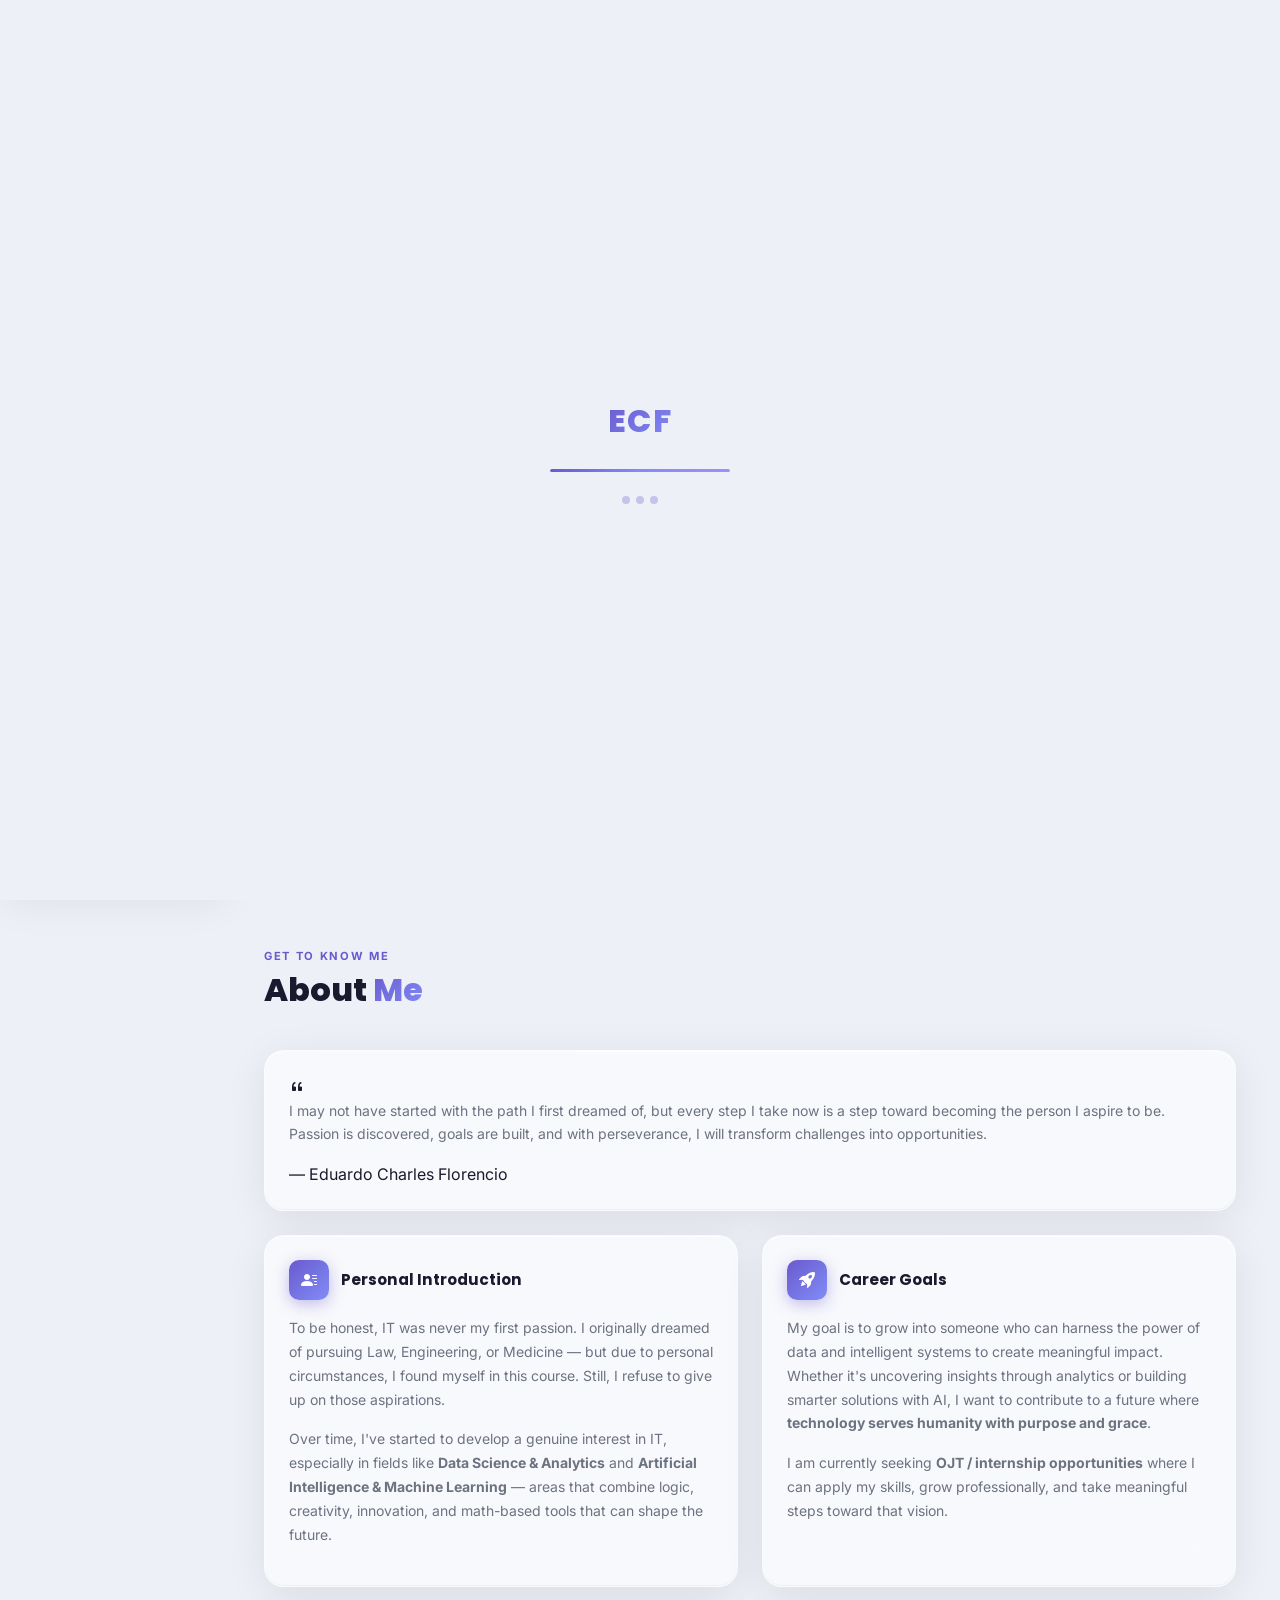
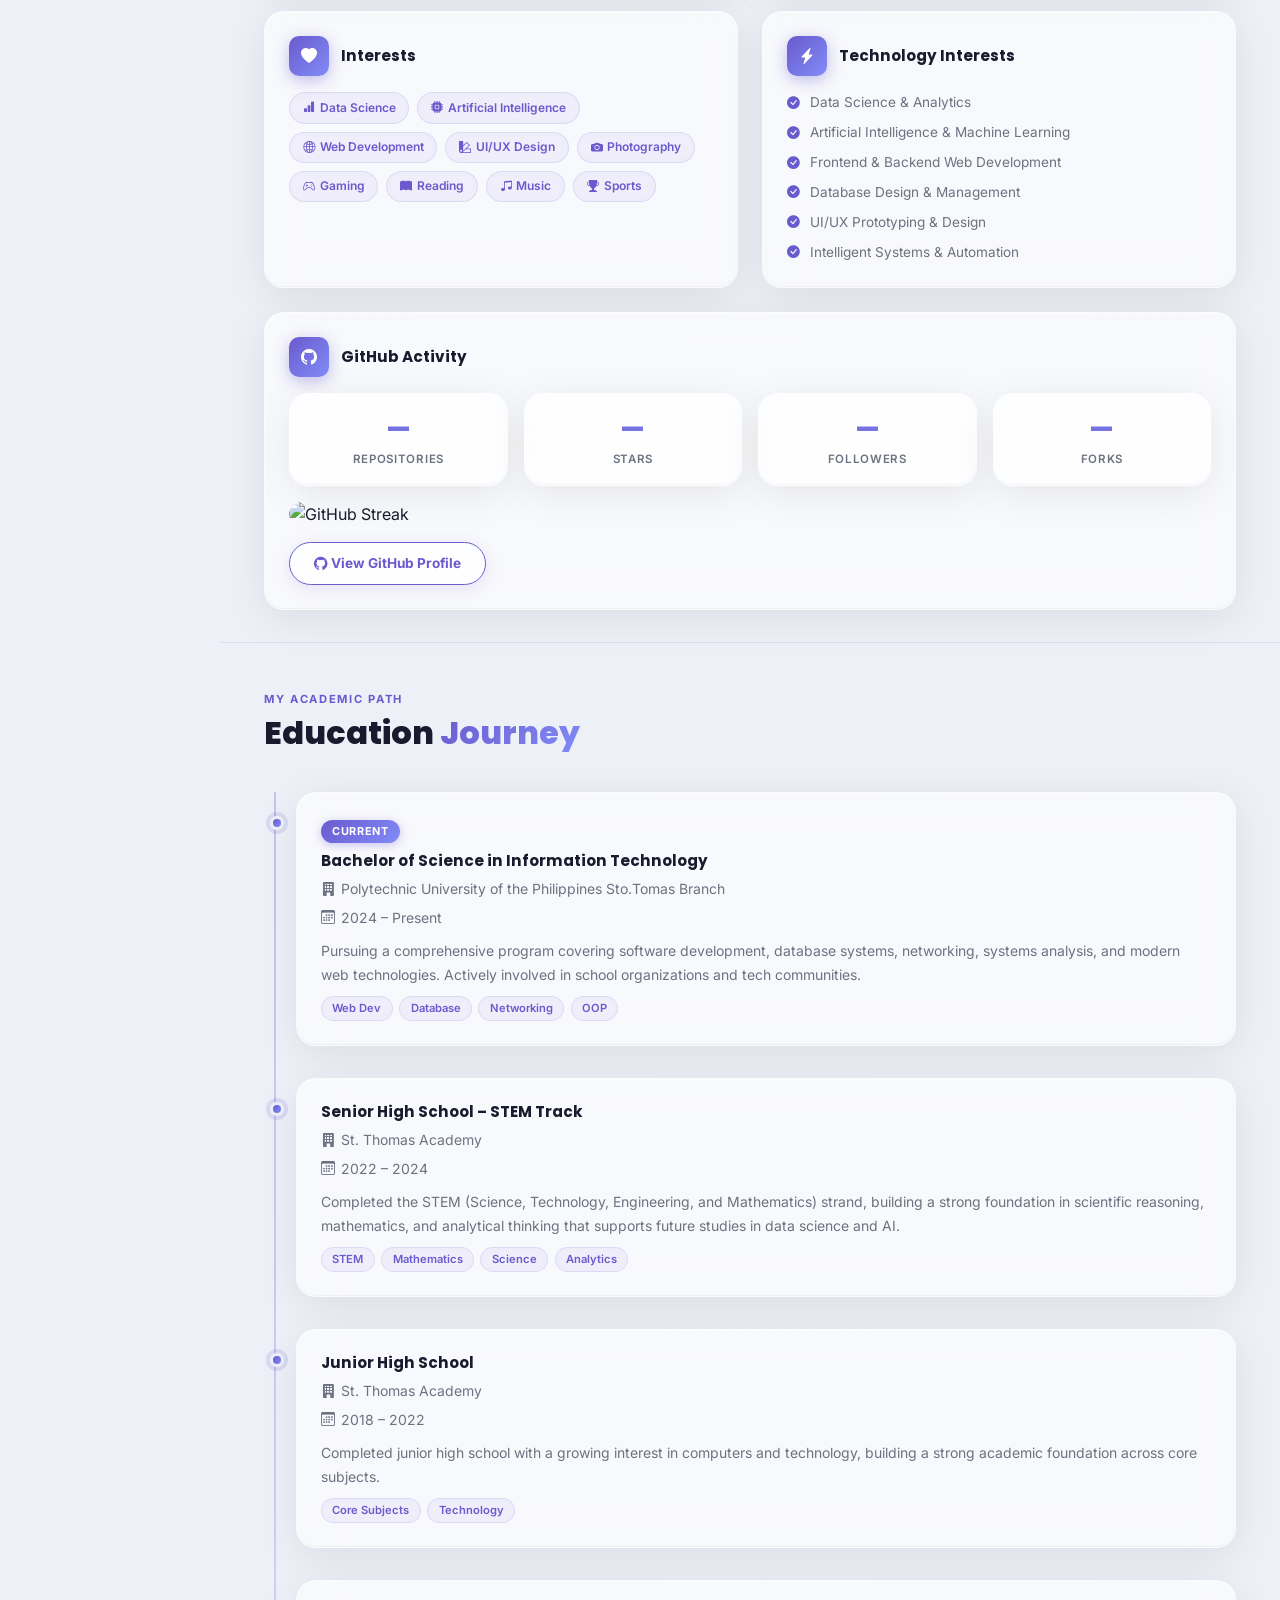
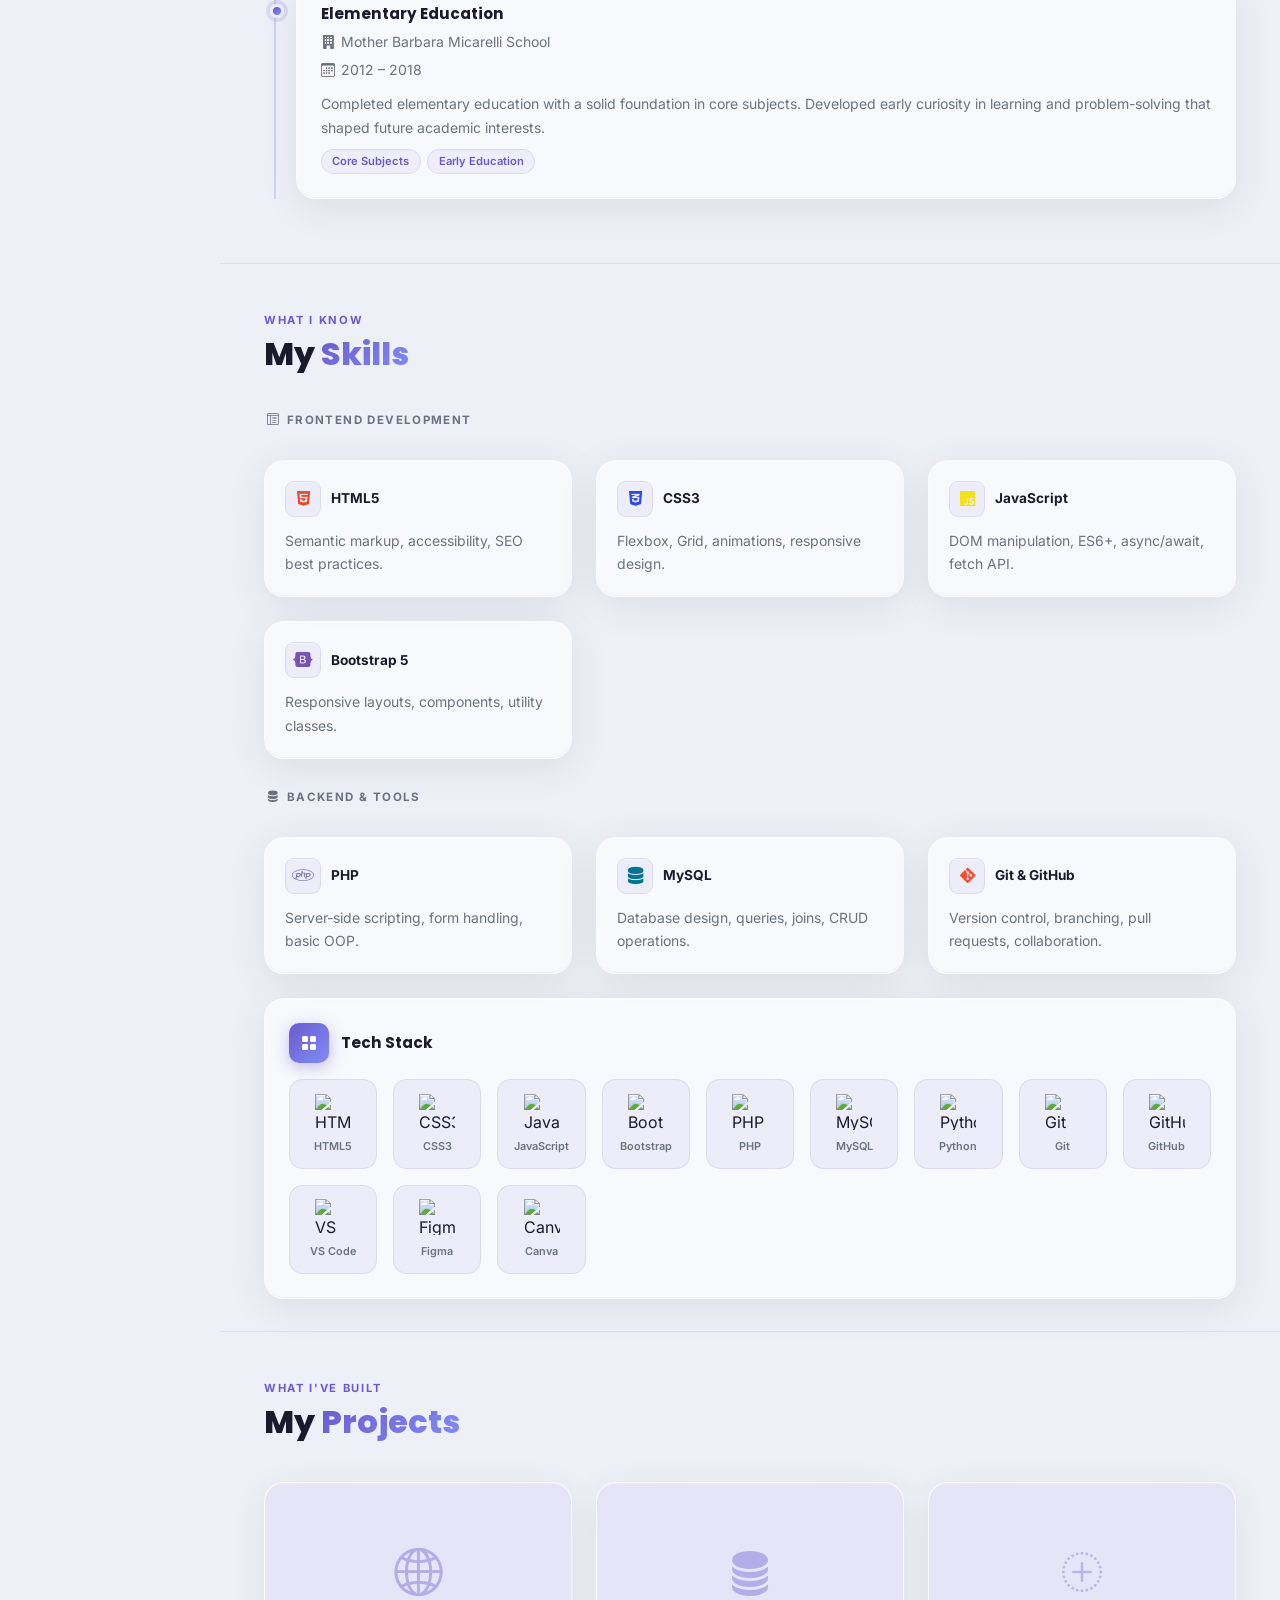
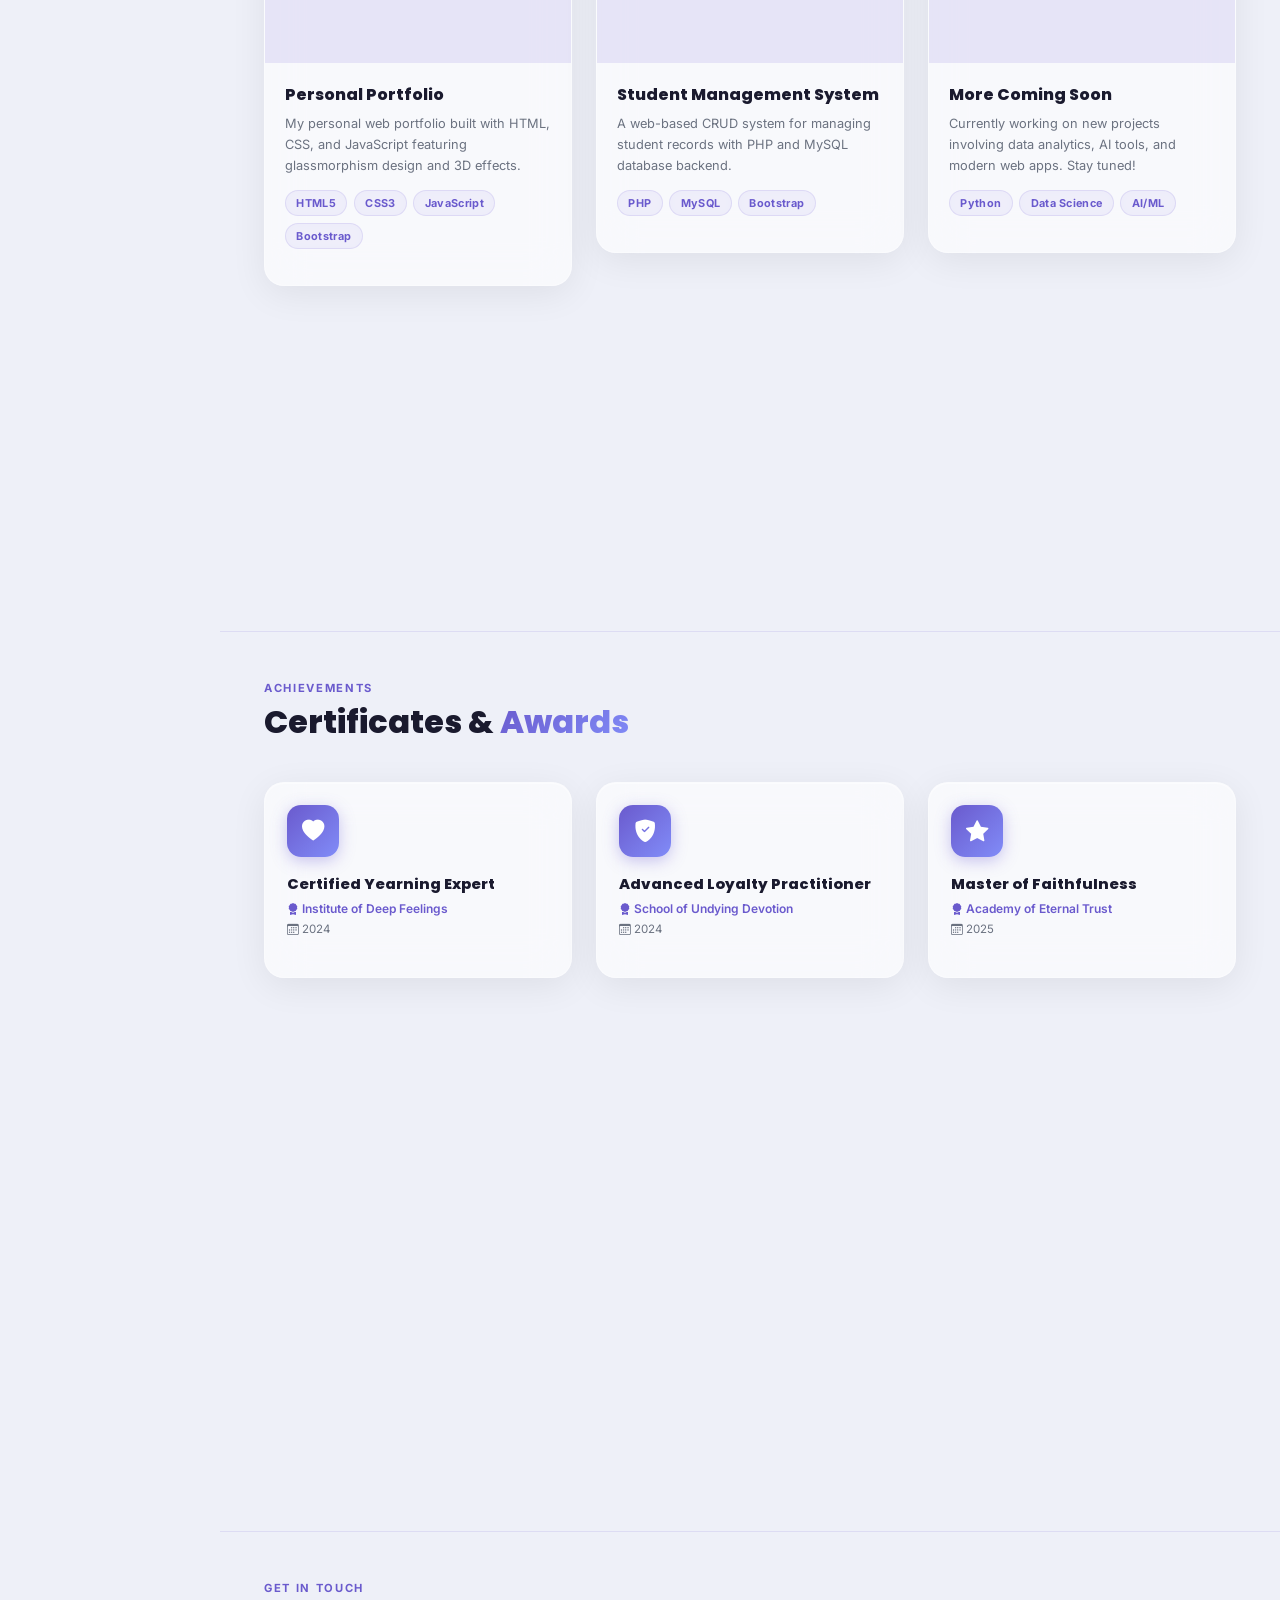
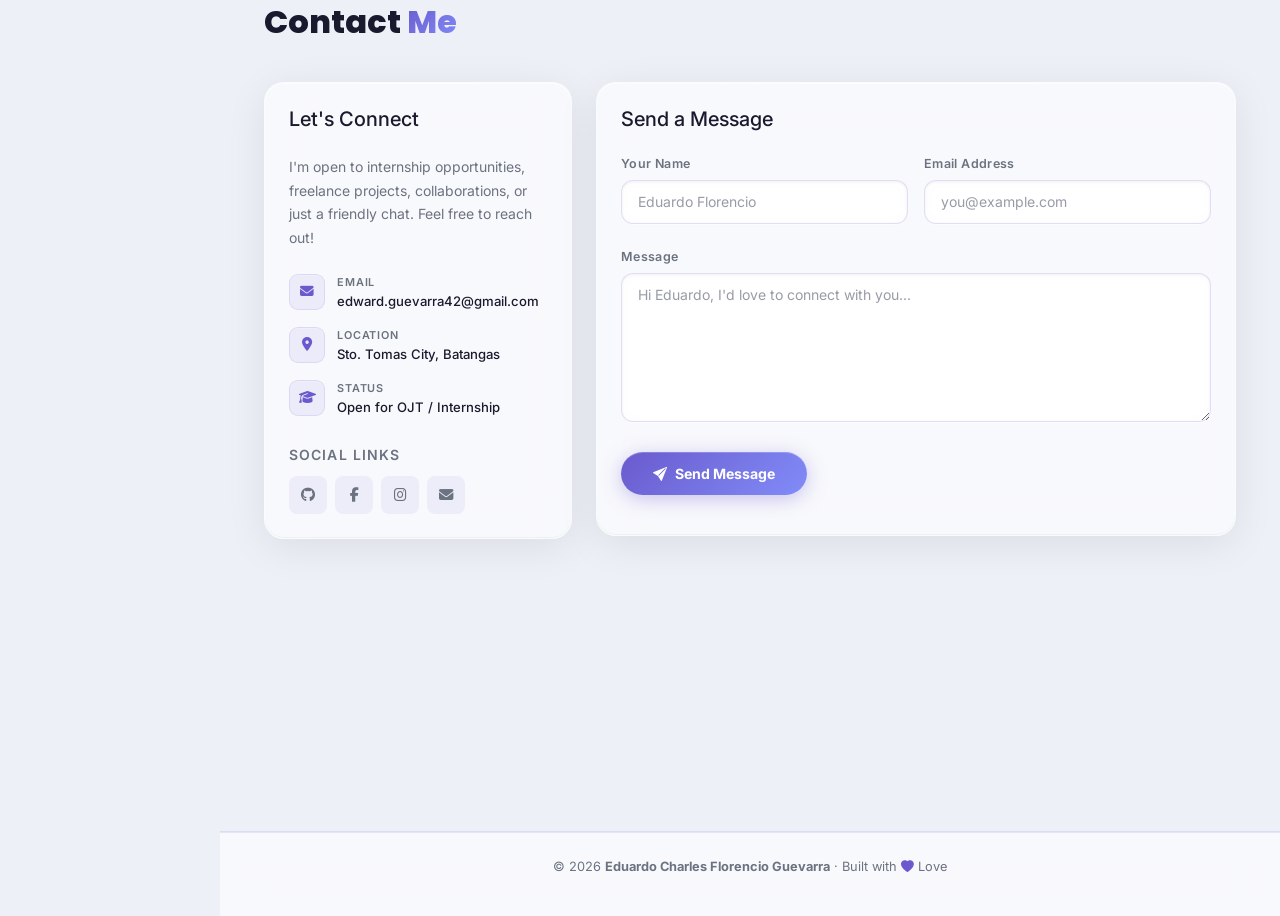
==== index.html @ 7bb7ba6c "updated index file" ====
<!DOCTYPE html>
<html lang="en" data-theme="light">
<head>
  <meta charset="UTF-8" />
  <meta name="viewport" content="width=device-width, initial-scale=1.0" />
  <title>Eduardo Charles Florencio | IT Student & Aspiring Developer</title>
  <link href="https://cdn.jsdelivr.net/npm/bootstrap@5.3.3/dist/css/bootstrap.min.css" rel="stylesheet" />
  <link href="https://cdn.jsdelivr.net/npm/bootstrap-icons@1.11.3/font/bootstrap-icons.min.css" rel="stylesheet" />
  <link href="https://cdnjs.cloudflare.com/ajax/libs/font-awesome/6.5.2/css/all.min.css" rel="stylesheet" />
  <link href="https://cdnjs.cloudflare.com/ajax/libs/aos/2.3.4/aos.css" rel="stylesheet" />
  <link href="https://fonts.googleapis.com/css2?family=Inter:wght@300;400;500;600;700;800&family=Poppins:wght@600;700;800&display=swap" rel="stylesheet" />
  <link rel="icon" type="image/svg+xml" href="favicon.svg" />
  <link rel="shortcut icon" href="favicon.svg" />
  <link href="style.css" rel="stylesheet" />
</head>
<body data-bs-spy="scroll" data-bs-target="#sidebar-nav" data-bs-offset="80">
  <div id="loader">
    <div class="loader-name">ECF</div>
    <div class="loader-bar-wrap"><div class="loader-bar"></div></div>
    <div class="loader-dots">
      <div class="loader-dot"></div>
      <div class="loader-dot"></div>
      <div class="loader-dot"></div>
    </div>
  </div>
  <div class="scroll-progress" id="scrollProgress"></div>
  <div class="cursor-dot" id="cursorDot"></div>
  <div class="cursor-ring" id="cursorRing"></div>
  <canvas id="particle-canvas"></canvas>
  <div class="code-float-layer" id="codeFloatLayer"></div>
  <button class="back-to-top" id="backToTop" aria-label="Back to top"><i class="bi bi-arrow-up"></i></button>
  <nav class="mobile-navbar d-flex d-lg-none align-items-center justify-content-between px-4">
    <span class="mobile-brand">ECF</span>
    <button class="hamburger-btn" type="button" data-bs-toggle="offcanvas" data-bs-target="#mobileSidebar" aria-label="Toggle menu">
      <span></span><span></span><span></span>
    </button>
  </nav>
  <div class="offcanvas offcanvas-start sidebar-offcanvas" tabindex="-1" id="mobileSidebar" aria-labelledby="mobileSidebarLabel">
    <div class="offcanvas-header border-0 pb-0">
      <button type="button" class="btn-close-custom ms-auto" data-bs-dismiss="offcanvas" aria-label="Close">
        <i class="bi bi-x-lg"></i>
      </button>
    </div>
    <div class="offcanvas-body p-0">
      <div class="sidebar-inner">
        <div class="sidebar-profile text-center">
          <div class="profile-img-wrap">
            <img src="light-profile.jpg" alt="Eduardo Charles Florencio" class="profile-img" id="mobileProfileImg" onerror="this.style.display='none';this.nextElementSibling.style.display='flex'">
            <div class="profile-placeholder" style="display:none"><i class="bi bi-person-fill"></i></div>
          </div>
          <h5 class="profile-name">Eduardo Charles<br>Florencio</h5>
          <span class="profile-title">IT Student</span>
        </div>
        <nav id="mobile-nav" class="sidebar-nav">
          <a href="#home" class="nav-link active" data-bs-dismiss="offcanvas"><i class="bi bi-house-door-fill"></i> Home</a>
          <a href="#about" class="nav-link nav-link-about" data-bs-dismiss="offcanvas"><i class="bi bi-person-fill"></i> About Me</a>
          <a href="#education" class="nav-link nav-link-edu" data-bs-dismiss="offcanvas"><i class="bi bi-mortarboard-fill"></i> Education</a>
          <a href="#skills" class="nav-link nav-link-skills" data-bs-dismiss="offcanvas"><i class="bi bi-code-slash"></i> Skills</a>
          <a href="#projects" class="nav-link nav-link-projects" data-bs-dismiss="offcanvas"><i class="bi bi-folder-fill"></i> Projects</a>
          <a href="#certificates" class="nav-link nav-link-certs" data-bs-dismiss="offcanvas"><i class="bi bi-patch-check-fill"></i> Certificates</a>
          <a href="#contact" class="nav-link nav-link-contact" data-bs-dismiss="offcanvas"><i class="bi bi-envelope-fill"></i> Contact</a>
        </nav>
        <div class="sidebar-social">
          <p class="social-label sidebar-connect-el">Let's connect</p>
          <div class="social-icons">
            <a href="https://github.com/eadweardly" target="_blank" title="GitHub"><i class="fab fa-github"></i></a>
            <a href="https://www.facebook.com/share/1CuwSgeRq3/" target="_blank" title="Facebook"><i class="fab fa-facebook-f"></i></a>
            <a href="https://www.instagram.com/eadweardly._?igsh=eHp1bGxyMmx0eDNr" target="_blank" title="Instagram"><i class="fab fa-instagram"></i></a>
            <a href="mailto:edward.guevarra42@gmail.com" title="Email"><i class="fas fa-envelope"></i></a>
          </div>
        </div>
        <div class="sidebar-theme">
          <i class="bi bi-sun theme-icon"></i>
          <span class="theme-label" id="mobileThemeLabel">Light Mode</span>
          <div class="theme-toggle-wrap">
            <input type="checkbox" id="mobileThemeToggle" class="theme-checkbox" />
            <label for="mobileThemeToggle" class="theme-toggle-label"></label>
          </div>
        </div>
        <div class="lang-toggle-wrap">
          <i class="bi bi-translate theme-icon"></i>
          <button class="lang-btn active" id="btnEN_mob" onclick="setLang('en')">EN</button>
          <span class="lang-divider">|</span>
          <button class="lang-btn" id="btnFIL_mob" onclick="setLang('fil')">FIL</button>
        </div>
        <div class="manila-clock-wrap">
          <i class="bi bi-clock theme-icon"></i>
          <div class="manila-clock-info">
            <span class="manila-time" id="manilaTimeMob">--:-- --</span>
            <span class="manila-label">Manila, PH</span>
          </div>
        </div>
      </div>
    </div>
  </div>
  <aside class="sidebar d-none d-lg-flex flex-column">
    <div class="sidebar-inner">
      <div class="sidebar-profile text-center">
        <div class="profile-img-wrap">
          <img src="light-profile.jpg" alt="Eduardo Charles Florencio" class="profile-img" id="desktopProfileImg" onerror="this.style.display='none';this.nextElementSibling.style.display='flex'">
          <div class="profile-placeholder" style="display:none"><i class="bi bi-person-fill"></i></div>
        </div>
        <h5 class="profile-name">Eduardo Charles<br>Florencio</h5>
        <span class="profile-title">IT Student</span>
      </div>
      <nav id="sidebar-nav" class="sidebar-nav">
        <a href="#home" class="nav-link active"><i class="bi bi-house-door-fill"></i> Home</a>
        <a href="#about" class="nav-link nav-link-about"><i class="bi bi-person-fill"></i> About Me</a>
        <a href="#education" class="nav-link nav-link-edu"><i class="bi bi-mortarboard-fill"></i> Education</a>
        <a href="#skills" class="nav-link nav-link-skills"><i class="bi bi-code-slash"></i> Skills</a>
        <a href="#projects" class="nav-link nav-link-projects"><i class="bi bi-folder-fill"></i> Projects</a>
        <a href="#certificates" class="nav-link nav-link-certs"><i class="bi bi-patch-check-fill"></i> Certificates</a>
        <a href="#contact" class="nav-link nav-link-contact"><i class="bi bi-envelope-fill"></i> Contact</a>
      </nav>
      <div class="sidebar-social">
        <p class="social-label sidebar-connect-el">Let's connect</p>
        <div class="social-icons">
          <a href="https://github.com/eadweardly" target="_blank" title="GitHub"><i class="fab fa-github"></i></a>
          <a href="https://www.facebook.com/share/1CuwSgeRq3/" target="_blank" title="Facebook"><i class="fab fa-facebook-f"></i></a>
          <a href="https://www.instagram.com/eadweardly._?igsh=eHp1bGxyMmx0eDNr" target="_blank" title="Instagram"><i class="fab fa-instagram"></i></a>
          <a href="mailto:edward.guevarra42@gmail.com" title="Email"><i class="fas fa-envelope"></i></a>
        </div>
      </div>
      <div class="sidebar-theme">
        <i class="bi bi-sun theme-icon"></i>
        <span class="theme-label" id="desktopThemeLabel">Light Mode</span>
        <div class="theme-toggle-wrap">
          <input type="checkbox" id="desktopThemeToggle" class="theme-checkbox" />
          <label for="desktopThemeToggle" class="theme-toggle-label"></label>
        </div>
      </div>
      <div class="lang-toggle-wrap">
        <i class="bi bi-translate theme-icon"></i>
        <button class="lang-btn active" id="btnEN" onclick="setLang('en')">EN</button>
        <span class="lang-divider">|</span>
        <button class="lang-btn" id="btnFIL" onclick="setLang('fil')">FIL</button>
      </div>
      <div class="manila-clock-wrap">
        <i class="bi bi-clock theme-icon"></i>
        <div class="manila-clock-info">
          <span class="manila-time" id="manilaTime">--:-- --</span>
          <span class="manila-label">Manila, PH</span>
        </div>
      </div>
    </div>
  </aside>
  <main class="main-content">
    <section id="home" class="section hero-section">
      <div class="container-fluid h-100">
        <div class="row h-100 align-items-center">
          <div class="col-lg-7">
            <p class="section-eyebrow" id="hero-eyebrow-el">WELCOME TO MY PORTFOLIO</p>
            <h1 class="hero-heading">
              Hi, I'm<br>
              <span class="hero-name gradient-text">Eduardo Charles Florencio Guevarra</span>
            </h1>
            <p class="hero-subtitle">
              <span id="typed-text"></span><span class="typed-cursor">|</span>
            </p>
            <p class="hero-intro">
              <span id="hero-intro-el">I'm currently studying Information Technology and building things through code. I turn ideas into simple, functional, and meaningful digital experiences.</span>
            </p>
            <div class="mt-4 d-flex gap-3 flex-wrap align-items-center">
              <a href="#contact" class="btn-submit text-decoration-none" style="padding:.6rem 1.4rem;font-size:.85rem">
                <span id="hero-hire-btn"><i class="bi bi-send-fill me-2"></i>Hire Me</span>
              </a>
              <a href="#" class="btn-cv" download>
                <span id="hero-cv-btn"><i class="bi bi-download"></i> Download CV</span>
              </a>
            </div>
          </div>
          <div class="col-lg-5 d-none d-lg-flex justify-content-center align-items-center position-relative hero-right">
            <div class="float-badge badge-code"><i class="bi bi-code-slash"></i></div>
            <div class="float-badge badge-braces"><i class="bi bi-braces"></i></div>
            <div class="dot-grid"></div>
            <div class="color-dots">
              <span class="cdot cdot-purple"></span>
              <span class="cdot cdot-pink"></span>
              <span class="cdot cdot-orange"></span>
            </div>
            <div class="hero-profile-3d-wrap" id="hero3dWrap">
              <div class="hero-profile-ring">
                <img src="light-profile.jpg" alt="Eduardo Charles Florencio" class="hero-profile-img" id="heroProfileImg" onerror="this.style.display='none';this.nextElementSibling.style.display='flex'">
                <div class="hero-profile-placeholder" style="display:none"><i class="bi bi-person-fill"></i></div>
              </div>
            </div>
          </div>
        </div>
        <div class="row quick-cards g-3 mt-2">
          <div class="col-6 col-md-4 col-lg" data-aos="fade-up" data-aos-delay="0">
            <a href="#about" class="quick-card">
              <i class="bi bi-person-fill quick-icon"></i>
              <div>
                <strong id="qcard-about-title">About Me</strong>
                <p id="qcard-about-desc">Get to know more about me and my background.</p>
              </div>
              <i class="bi bi-arrow-right arrow-icon"></i>
            </a>
          </div>
          <div class="col-6 col-md-4 col-lg" data-aos="fade-up" data-aos-delay="80">
            <a href="#education" class="quick-card">
              <i class="bi bi-mortarboard-fill quick-icon"></i>
              <div>
                <strong id="qcard-edu-title">Education</strong>
                <p id="qcard-edu-desc">My academic journey and achievements.</p>
              </div>
              <i class="bi bi-arrow-right arrow-icon"></i>
            </a>
          </div>
          <div class="col-6 col-md-4 col-lg" data-aos="fade-up" data-aos-delay="160">
            <a href="#skills" class="quick-card">
              <i class="bi bi-code-slash quick-icon"></i>
              <div>
                <strong id="qcard-skills-title">Skills</strong>
                <p id="qcard-skills-desc">Technologies and tools I work with.</p>
              </div>
              <i class="bi bi-arrow-right arrow-icon"></i>
            </a>
          </div>
          <div class="col-6 col-md-4 col-lg" data-aos="fade-up" data-aos-delay="320">
            <a href="#contact" class="quick-card">
              <i class="bi bi-envelope-fill quick-icon"></i>
              <div>
                <strong id="qcard-contact-title">Contact</strong>
                <p id="qcard-contact-desc">Let's connect and build something amazing.</p>
              </div>
              <i class="bi bi-arrow-right arrow-icon"></i>
            </a>
          </div>
        </div>
      </div>
    </section>
    <section id="about" class="section">
      <div class="container-fluid">
        <div class="section-header" data-aos="fade-up">
          <p class="section-eyebrow" id="about-eyebrow-el">GET TO KNOW ME</p>
          <h2 class="section-title" id="about-title-el">About <span class="gradient-text">Me</span></h2>
        </div>
        <div class="row g-4">
          <div class="col-12" data-aos="fade-up" data-aos-delay="0">
            <div class="glass-card">
              <div class="about-quote">
                <i class="bi bi-quote quote-icon"></i>
                <p class="quote-text" id="about-quote-el">I may not have started with the path I first dreamed of, but every step I take now is a step toward becoming the person I aspire to be. Passion is discovered, goals are built, and with perseverance, I will transform challenges into opportunities.</p>
                <span class="quote-author">— Eduardo Charles Florencio</span>
              </div>
            </div>
          </div>
          <div class="col-lg-6" data-aos="fade-up" data-aos-delay="0">
            <div class="glass-card h-100">
              <div class="card-icon-header">
                <div class="card-icon-wrap"><i class="bi bi-person-lines-fill"></i></div>
                <h5 id="about-personal-title-el">Personal Introduction</h5>
              </div>
              <p id="about-personal-1-el">To be honest, IT was never my first passion. I originally dreamed of pursuing Law, Engineering, or Medicine — but due to personal circumstances, I found myself in this course. Still, I refuse to give up on those aspirations.</p>
              <p id="about-personal-2-el">Over time, I've started to develop a genuine interest in IT, especially in fields like <strong>Data Science & Analytics</strong> and <strong>Artificial Intelligence & Machine Learning</strong> — areas that combine logic, creativity, innovation, and math-based tools that can shape the future.</p>
            </div>
          </div>
          <div class="col-lg-6" data-aos="fade-up" data-aos-delay="100">
            <div class="glass-card h-100">
              <div class="card-icon-header">
                <div class="card-icon-wrap"><i class="bi bi-rocket-takeoff-fill"></i></div>
                <h5 id="about-career-title-el">Career Goals</h5>
              </div>
              <p id="about-career-1-el">My goal is to grow into someone who can harness the power of data and intelligent systems to create meaningful impact. Whether it's uncovering insights through analytics or building smarter solutions with AI, I want to contribute to a future where <strong>technology serves humanity with purpose and grace</strong>.</p>
              <p id="about-career-2-el">I am currently seeking <strong>OJT / internship opportunities</strong> where I can apply my skills, grow professionally, and take meaningful steps toward that vision.</p>
            </div>
          </div>
          <div class="col-lg-6" data-aos="fade-up" data-aos-delay="200">
            <div class="glass-card h-100">
              <div class="card-icon-header">
                <div class="card-icon-wrap"><i class="bi bi-heart-fill"></i></div>
                <h5 id="about-interests-title-el">Interests</h5>
              </div>
              <div class="interest-tags">
                <span class="interest-tag"><i class="bi bi-bar-chart-fill"></i> Data Science</span>
                <span class="interest-tag"><i class="bi bi-cpu-fill"></i> Artificial Intelligence</span>
                <span class="interest-tag"><i class="bi bi-globe2"></i> Web Development</span>
                <span class="interest-tag"><i class="bi bi-palette2"></i> UI/UX Design</span>
                <span class="interest-tag"><i class="bi bi-camera-fill"></i> Photography</span>
                <span class="interest-tag"><i class="bi bi-controller"></i> Gaming</span>
                <span class="interest-tag"><i class="bi bi-book-fill"></i> Reading</span>
                <span class="interest-tag"><i class="bi bi-music-note-beamed"></i> Music</span>
                <span class="interest-tag"><i class="bi bi-trophy-fill"></i> Sports</span>
              </div>
            </div>
          </div>
          <div class="col-lg-6" data-aos="fade-up" data-aos-delay="300">
            <div class="glass-card h-100">
              <div class="card-icon-header">
                <div class="card-icon-wrap"><i class="bi bi-lightning-charge-fill"></i></div>
                <h5 id="about-tech-title-el">Technology Interests</h5>
              </div>
              <div class="tech-interest-list">
                <div class="tech-interest-item"><i class="bi bi-check-circle-fill"></i> Data Science & Analytics</div>
                <div class="tech-interest-item"><i class="bi bi-check-circle-fill"></i> Artificial Intelligence & Machine Learning</div>
                <div class="tech-interest-item"><i class="bi bi-check-circle-fill"></i> Frontend & Backend Web Development</div>
                <div class="tech-interest-item"><i class="bi bi-check-circle-fill"></i> Database Design & Management</div>
                <div class="tech-interest-item"><i class="bi bi-check-circle-fill"></i> UI/UX Prototyping & Design</div>
                <div class="tech-interest-item"><i class="bi bi-check-circle-fill"></i> Intelligent Systems & Automation</div>
              </div>
            </div>
          </div>
          <div class="col-12" data-aos="fade-up" data-aos-delay="0">
            <div class="glass-card">
              <div class="card-icon-header">
                <div class="card-icon-wrap"><i class="bi bi-github"></i></div>
                <h5 id="github-title-el">GitHub Activity</h5>
              </div>
              <div class="row g-3 mb-3" id="github-stats-grid">
                <div class="col-6 col-md-3">
                  <div class="glass-card text-center py-3">
                    <div class="github-stat-num" id="gh-repos">—</div>
                    <div class="github-stat-label" id="gh-label-repos">Repositories</div>
                  </div>
                </div>
                <div class="col-6 col-md-3">
                  <div class="glass-card text-center py-3">
                    <div class="github-stat-num" id="gh-stars">—</div>
                    <div class="github-stat-label" id="gh-label-stars">Stars</div>
                  </div>
                </div>
                <div class="col-6 col-md-3">
                  <div class="glass-card text-center py-3">
                    <div class="github-stat-num" id="gh-followers">—</div>
                    <div class="github-stat-label" id="gh-label-followers">Followers</div>
                  </div>
                </div>
                <div class="col-6 col-md-3">
                  <div class="glass-card text-center py-3">
                    <div class="github-stat-num" id="gh-forks">—</div>
                    <div class="github-stat-label" id="gh-label-forks">Forks</div>
                  </div>
                </div>
              </div>
              <div class="github-stat-img">
                <img src="https://github-readme-streak-stats.herokuapp.com/?user=eadweardly&theme=transparent&hide_border=true&ring=6a5acd&fire=818cf8&currStreakLabel=6a5acd" alt="GitHub Streak" loading="lazy" />
              </div>
              <div class="mt-3">
                <a href="https://github.com/eadweardly" target="_blank" class="btn-cv">
                  <span id="github-btn-el"><i class="bi bi-github"></i> View GitHub Profile</span>
                </a>
              </div>
            </div>
          </div>
        </div>
      </div>
    </section>
    <section id="education" class="section">
      <div class="container-fluid">
        <div class="section-header" data-aos="fade-up">
          <p class="section-eyebrow" id="edu-eyebrow-el">MY ACADEMIC PATH</p>
          <h2 class="section-title" id="edu-title-el">Education <span class="gradient-text">Journey</span></h2>
        </div>
        <div class="timeline">
          <div class="timeline-item" data-aos="fade-up" data-aos-delay="0">
            <div class="timeline-dot"></div>
            <div class="timeline-content glass-card">
              <div class="timeline-badge current-badge edu-current-badge">Current</div>
              <h5 class="timeline-degree" id="edu-1-degree-el">Bachelor of Science in Information Technology</h5>
              <p class="timeline-school"><i class="bi bi-building-fill"></i> Polytechnic University of the Philippines Sto.Tomas Branch</p>
              <p class="timeline-period"><i class="bi bi-calendar3"></i> 2024 – Present</p>
              <p class="timeline-desc" id="edu-1-desc-el">Pursuing a comprehensive program covering software development, database systems, networking, systems analysis, and modern web technologies. Actively involved in school organizations and tech communities.</p>
              <div class="timeline-tags">
                <span>Web Dev</span><span>Database</span><span>Networking</span><span>OOP</span>
              </div>
            </div>
          </div>
          <div class="timeline-item" data-aos="fade-up" data-aos-delay="100">
            <div class="timeline-dot"></div>
            <div class="timeline-content glass-card">
              <h5 class="timeline-degree" id="edu-2-degree-el">Senior High School – STEM Track</h5>
              <p class="timeline-school"><i class="bi bi-building-fill"></i>St. Thomas Academy</p>
              <p class="timeline-period"><i class="bi bi-calendar3"></i> 2022 – 2024</p>
              <p class="timeline-desc" id="edu-2-desc-el">Completed the STEM (Science, Technology, Engineering, and Mathematics) strand, building a strong foundation in scientific reasoning, mathematics, and analytical thinking that supports future studies in data science and AI.</p>
              <div class="timeline-tags">
                <span>STEM</span><span>Mathematics</span><span>Science</span><span>Analytics</span>
              </div>
            </div>
          </div>
          <div class="timeline-item" data-aos="fade-up" data-aos-delay="200">
            <div class="timeline-dot"></div>
            <div class="timeline-content glass-card">
              <h5 class="timeline-degree" id="edu-3-degree-el">Junior High School</h5>
              <p class="timeline-school"><i class="bi bi-building-fill"></i>St. Thomas Academy</p>
              <p class="timeline-period"><i class="bi bi-calendar3"></i> 2018 – 2022</p>
              <p class="timeline-desc" id="edu-3-desc-el">Completed junior high school with a growing interest in computers and technology, building a strong academic foundation across core subjects.</p>
              <div class="timeline-tags">
                <span>Core Subjects</span><span>Technology</span>
              </div>
            </div>
          </div>
          <div class="timeline-item" data-aos="fade-up" data-aos-delay="300">
            <div class="timeline-dot"></div>
            <div class="timeline-content glass-card">
              <h5 class="timeline-degree" id="edu-4-degree-el">Elementary Education</h5>
              <p class="timeline-school"><i class="bi bi-building-fill"></i> Mother Barbara Micarelli School</p>
              <p class="timeline-period"><i class="bi bi-calendar3"></i> 2012 – 2018</p>
              <p class="timeline-desc" id="edu-4-desc-el">Completed elementary education with a solid foundation in core subjects. Developed early curiosity in learning and problem-solving that shaped future academic interests.</p>
              <div class="timeline-tags">
                <span>Core Subjects</span><span>Early Education</span>
              </div>
            </div>
          </div>
        </div>
      </div>
    </section>
    <section id="skills" class="section">
      <div class="container-fluid">
        <div class="section-header" data-aos="fade-up">
          <p class="section-eyebrow" id="skills-eyebrow-el">WHAT I KNOW</p>
          <h2 class="section-title" id="skills-title-el">My <span class="gradient-text">Skills</span></h2>
        </div>
        <div class="row g-4">
          <div class="col-12" data-aos="fade-up">
            <h6 class="skill-category-label"><i class="bi bi-layout-text-window-reverse"></i> <span id="skills-cat-frontend-el">Frontend Development</span></h6>
          </div>
          <div class="col-md-6 col-lg-4" data-aos="fade-up" data-aos-delay="0">
            <div class="skill-card glass-card">
              <div class="skill-header">
                <div class="skill-icon-wrap" style="--skill-color: #e44d26"><i class="fab fa-html5"></i></div>
                <span class="skill-name">HTML5</span>
              </div>
              <p class="skill-desc">Semantic markup, accessibility, SEO best practices.</p>
            </div>
          </div>
          <div class="col-md-6 col-lg-4" data-aos="fade-up" data-aos-delay="60">
            <div class="skill-card glass-card">
              <div class="skill-header">
                <div class="skill-icon-wrap" style="--skill-color: #264de4"><i class="fab fa-css3-alt"></i></div>
                <span class="skill-name">CSS3</span>
              </div>
              <p class="skill-desc">Flexbox, Grid, animations, responsive design.</p>
            </div>
          </div>
          <div class="col-md-6 col-lg-4" data-aos="fade-up" data-aos-delay="120">
            <div class="skill-card glass-card">
              <div class="skill-header">
                <div class="skill-icon-wrap" style="--skill-color: #f7df1e"><i class="fab fa-js"></i></div>
                <span class="skill-name">JavaScript</span>
              </div>
              <p class="skill-desc">DOM manipulation, ES6+, async/await, fetch API.</p>
            </div>
          </div>
          <div class="col-md-6 col-lg-4" data-aos="fade-up" data-aos-delay="180">
            <div class="skill-card glass-card">
              <div class="skill-header">
                <div class="skill-icon-wrap" style="--skill-color: #7952b3"><i class="fab fa-bootstrap"></i></div>
                <span class="skill-name">Bootstrap 5</span>
              </div>
              <p class="skill-desc">Responsive layouts, components, utility classes.</p>
            </div>
          </div>
          <div class="col-12" data-aos="fade-up">
            <h6 class="skill-category-label mt-2"><i class="bi bi-server"></i> Backend & Tools</h6>
          </div>
          <div class="col-md-6 col-lg-4" data-aos="fade-up" data-aos-delay="0">
            <div class="skill-card glass-card">
              <div class="skill-header">
                <div class="skill-icon-wrap" style="--skill-color: #777BB4"><i class="fab fa-php"></i></div>
                <span class="skill-name">PHP</span>
              </div>
              <p class="skill-desc">Server-side scripting, form handling, basic OOP.</p>
            </div>
          </div>
          <div class="col-md-6 col-lg-4" data-aos="fade-up" data-aos-delay="60">
            <div class="skill-card glass-card">
              <div class="skill-header">
                <div class="skill-icon-wrap" style="--skill-color: #00758f"><i class="fas fa-database"></i></div>
                <span class="skill-name">MySQL</span>
              </div>
              <p class="skill-desc">Database design, queries, joins, CRUD operations.</p>
            </div>
          </div>
          <div class="col-md-6 col-lg-4" data-aos="fade-up" data-aos-delay="120">
            <div class="skill-card glass-card">
              <div class="skill-header">
                <div class="skill-icon-wrap" style="--skill-color: #f05032"><i class="fab fa-git-alt"></i></div>
                <span class="skill-name">Git & GitHub</span>
              </div>
              <p class="skill-desc">Version control, branching, pull requests, collaboration.</p>
            </div>
          </div>
          <div class="col-12" data-aos="fade-up" data-aos-delay="0">
            <div class="glass-card">
              <div class="card-icon-header mb-3">
                <div class="card-icon-wrap"><i class="bi bi-grid-fill"></i></div>
                <h5 id="techstack-title-el">Tech Stack</h5>
              </div>
              <div class="tech-logo-grid">
                <div class="tech-logo-item">
                  <img src="https://cdn.jsdelivr.net/gh/devicons/devicon/icons/html5/html5-original.svg" alt="HTML5" />
                  <span>HTML5</span>
                </div>
                <div class="tech-logo-item">
                  <img src="https://cdn.jsdelivr.net/gh/devicons/devicon/icons/css3/css3-original.svg" alt="CSS3" />
                  <span>CSS3</span>
                </div>
                <div class="tech-logo-item">
                  <img src="https://cdn.jsdelivr.net/gh/devicons/devicon/icons/javascript/javascript-original.svg" alt="JavaScript" />
                  <span>JavaScript</span>
                </div>
                <div class="tech-logo-item">
                  <img src="https://cdn.jsdelivr.net/gh/devicons/devicon/icons/bootstrap/bootstrap-original.svg" alt="Bootstrap" />
                  <span>Bootstrap</span>
                </div>
                <div class="tech-logo-item">
                  <img src="https://cdn.jsdelivr.net/gh/devicons/devicon/icons/php/php-original.svg" alt="PHP" />
                  <span>PHP</span>
                </div>
                <div class="tech-logo-item">
                  <img src="https://cdn.jsdelivr.net/gh/devicons/devicon/icons/mysql/mysql-original.svg" alt="MySQL" />
                  <span>MySQL</span>
                </div>
                <div class="tech-logo-item">
                  <img src="https://cdn.jsdelivr.net/gh/devicons/devicon/icons/python/python-original.svg" alt="Python" />
                  <span>Python</span>
                </div>
                <div class="tech-logo-item">
                  <img src="https://cdn.jsdelivr.net/gh/devicons/devicon/icons/git/git-original.svg" alt="Git" />
                  <span>Git</span>
                </div>
                <div class="tech-logo-item">
                  <img src="https://cdn.jsdelivr.net/gh/devicons/devicon/icons/github/github-original.svg" alt="GitHub" class="github-logo-icon" />
                  <span>GitHub</span>
                </div>
                <div class="tech-logo-item">
                  <img src="https://cdn.jsdelivr.net/gh/devicons/devicon/icons/vscode/vscode-original.svg" alt="VS Code" />
                  <span>VS Code</span>
                </div>
                <div class="tech-logo-item">
                  <img src="https://cdn.jsdelivr.net/gh/devicons/devicon/icons/figma/figma-original.svg" alt="Figma" />
                  <span>Figma</span>
                </div>
                <div class="tech-logo-item">
                  <img src="https://cdn.jsdelivr.net/gh/devicons/devicon/icons/canva/canva-original.svg" alt="Canva" />
                  <span>Canva</span>
                </div>
              </div>
            </div>
          </div>
        </div>
      </div>
    </section>
    <section id="projects" class="section">
      <div class="container-fluid">
        <div class="section-header" data-aos="fade-up">
          <p class="section-eyebrow" id="projects-eyebrow-el">WHAT I'VE BUILT</p>
          <h2 class="section-title" id="projects-title-el">My <span class="gradient-text">Projects</span></h2>
        </div>
        <div class="row g-4">
          <div class="col-md-6 col-lg-4" data-aos="fade-up" data-aos-delay="0">
            <div class="project-grid-card">
              <div class="project-thumb">
                <i class="bi bi-globe2" style="color:var(--accent);opacity:.4"></i>
                <div class="project-thumb-overlay">
                  <a href="#" class="project-thumb-btn" title="View Live"><i class="bi bi-box-arrow-up-right"></i></a>
                  <a href="https://github.com/eadweardly" target="_blank" class="project-thumb-btn" title="GitHub"><i class="bi bi-github"></i></a>
                </div>
              </div>
              <div class="project-grid-body">
                <p class="project-grid-title" id="proj-1-title-el">Personal Portfolio</p>
                <p class="project-grid-desc" id="proj-1-desc-el">My personal web portfolio built with HTML, CSS, and JavaScript featuring glassmorphism design and 3D effects.</p>
                <div class="tech-badges">
                  <span class="tech-badge">HTML5</span>
                  <span class="tech-badge">CSS3</span>
                  <span class="tech-badge">JavaScript</span>
                  <span class="tech-badge">Bootstrap</span>
                </div>
              </div>
            </div>
          </div>
          <div class="col-md-6 col-lg-4" data-aos="fade-up" data-aos-delay="80">
            <div class="project-grid-card">
              <div class="project-thumb">
                <i class="bi bi-database-fill" style="color:var(--accent);opacity:.4"></i>
                <div class="project-thumb-overlay">
                  <a href="#" class="project-thumb-btn" title="View Live"><i class="bi bi-box-arrow-up-right"></i></a>
                  <a href="https://github.com/eadweardly" target="_blank" class="project-thumb-btn" title="GitHub"><i class="bi bi-github"></i></a>
                </div>
              </div>
              <div class="project-grid-body">
                <p class="project-grid-title" id="proj-2-title-el">Student Management System</p>
                <p class="project-grid-desc" id="proj-2-desc-el">A web-based CRUD system for managing student records with PHP and MySQL database backend.</p>
                <div class="tech-badges">
                  <span class="tech-badge">PHP</span>
                  <span class="tech-badge">MySQL</span>
                  <span class="tech-badge">Bootstrap</span>
                </div>
              </div>
            </div>
          </div>
          <div class="col-md-6 col-lg-4" data-aos="fade-up" data-aos-delay="160">
            <div class="project-grid-card">
              <div class="project-thumb">
                <i class="bi bi-plus-circle-dotted" style="color:var(--accent);opacity:.35;font-size:2.5rem"></i>
              </div>
              <div class="project-grid-body">
                <p class="project-grid-title" id="proj-3-title-el">More Coming Soon</p>
                <p class="project-grid-desc" id="proj-3-desc-el">Currently working on new projects involving data analytics, AI tools, and modern web apps. Stay tuned!</p>
                <div class="tech-badges">
                  <span class="tech-badge">Python</span>
                  <span class="tech-badge">Data Science</span>
                  <span class="tech-badge">AI/ML</span>
                </div>
              </div>
            </div>
          </div>
        </div>
      </div>
    </section>

    <section id="certificates" class="section">
      <div class="container-fluid">
        <div class="section-header" data-aos="fade-up">
          <p class="section-eyebrow" id="certs-eyebrow-el">ACHIEVEMENTS</p>
          <h2 class="section-title" id="certs-title-el">Certificates & <span class="gradient-text">Awards</span></h2>
        </div>
        <div class="row g-4">
          <div class="col-md-6 col-lg-4" data-aos="fade-up" data-aos-delay="0">
            <div class="cert-card">
              <div class="cert-icon-wrap"><i class="bi bi-heart-fill"></i></div>
              <p class="cert-name" id="cert-1-name-el">Certified Yearning Expert</p>
              <p class="cert-issuer"><i class="bi bi-award-fill"></i> <span id="cert-1-issuer-el">Institute of Deep Feelings</span></p>
              <p class="cert-year"><i class="bi bi-calendar3"></i> 2024</p>
            </div>
          </div>
          <div class="col-md-6 col-lg-4" data-aos="fade-up" data-aos-delay="80">
            <div class="cert-card">
              <div class="cert-icon-wrap"><i class="bi bi-shield-fill-check"></i></div>
              <p class="cert-name" id="cert-2-name-el">Advanced Loyalty Practitioner</p>
              <p class="cert-issuer"><i class="bi bi-award-fill"></i> <span id="cert-2-issuer-el">School of Undying Devotion</span></p>
              <p class="cert-year"><i class="bi bi-calendar3"></i> 2024</p>
            </div>
          </div>
          <div class="col-md-6 col-lg-4" data-aos="fade-up" data-aos-delay="160">
            <div class="cert-card">
              <div class="cert-icon-wrap"><i class="bi bi-star-fill"></i></div>
              <p class="cert-name" id="cert-3-name-el">Master of Faithfulness</p>
              <p class="cert-issuer"><i class="bi bi-award-fill"></i> <span id="cert-3-issuer-el">Academy of Eternal Trust</span></p>
              <p class="cert-year"><i class="bi bi-calendar3"></i> 2025</p>
            </div>
          </div>
        </div>
      </div>
    </section>
    <section id="contact" class="section">

      <div class="container-fluid">
        <div class="section-header" data-aos="fade-up">
          <p class="section-eyebrow" id="contact-eyebrow-el">GET IN TOUCH</p>
          <h2 class="section-title" id="contact-title-el">Contact <span class="gradient-text">Me</span></h2>
        </div>
        <div class="row g-4">
          <div class="col-lg-4" data-aos="fade-up" data-aos-delay="0">
            <div class="glass-card h-100">
              <h5 class="mb-4" id="contact-connect-el">Let's Connect</h5>
              <p class="text-muted-custom" id="contact-desc-el">I'm open to internship opportunities, freelance projects, collaborations, or just a friendly chat. Feel free to reach out!</p>
              <div class="contact-info-list mt-4">
                <div class="contact-info-item">
                  <div class="contact-info-icon"><i class="fas fa-envelope"></i></div>
                  <div>
                    <small id="contact-email-label-el">Email</small>
                    <p>edward.guevarra42@gmail.com</p>
                  </div>
                </div>
                <div class="contact-info-item">
                  <div class="contact-info-icon"><i class="fas fa-map-marker-alt"></i></div>
                  <div>
                    <small id="contact-loc-label-el">Location</small>
                    <p>Sto. Tomas City, Batangas</p>
                  </div>
                </div>
                <div class="contact-info-item">
                  <div class="contact-info-icon"><i class="fas fa-graduation-cap"></i></div>
                  <div>
                    <small id="contact-status-label-el">Status</small>
                    <p id="contact-status-val-el">Open for OJT / Internship</p>
                  </div>
                </div>
              </div>
              <div class="contact-social-links mt-4">
                <p class="social-label" id="contact-social-el">Social Links</p>
                <div class="social-icons">
                  <a href="https://github.com/eadweardly" target="_blank" title="GitHub"><i class="fab fa-github"></i></a>
                  <a href="https://www.facebook.com/share/1CuwSgeRq3/" target="_blank" title="Facebook"><i class="fab fa-facebook-f"></i></a>
                  <a href="https://www.instagram.com/eadweardly._?igsh=eHp1bGxyMmx0eDNr" target="_blank" title="Instagram"><i class="fab fa-instagram"></i></a>
                  <a href="mailto:edward.guevarra42@gmail.com" title="Email"><i class="fas fa-envelope"></i></a>
                </div>
              </div>
            </div>
          </div>
          <div class="col-lg-8" data-aos="fade-up" data-aos-delay="100">
            <div class="glass-card">
              <h5 class="mb-4" id="contact-send-title-el">Send a Message</h5>
              <div id="contact-form">
                <div class="row g-3">
                  <div class="col-md-6">
                    <div class="form-group-custom">
                      <label class="form-label-custom" id="form-name-label-el">Your Name</label>
                      <input type="text" id="contact-name" class="form-input-custom" placeholder="Eduardo Florencio" />
                    </div>
                  </div>
                  <div class="col-md-6">
                    <div class="form-group-custom">
                      <label class="form-label-custom" id="form-email-label-el">Email Address</label>
                      <input type="email" id="contact-email" class="form-input-custom" placeholder="you@example.com" />
                    </div>
                  </div>
                  <div class="col-12">
                    <div class="form-group-custom">
                      <label class="form-label-custom" id="form-msg-label-el">Message</label>
                      <textarea id="contact-message" class="form-input-custom" rows="6" placeholder="Hi Eduardo, I'd love to connect with you..."></textarea>
                    </div>
                  </div>
                  <div class="col-12">
                    <button type="button" id="submit-btn" class="btn-submit" onclick="handleContactSubmit()">
                      <span id="btn-text"><i class="bi bi-send-fill me-2"></i>Send Message</span>
                      <span id="btn-loading" style="display:none"><span class="spinner-border spinner-border-sm me-2"></span>Sending...</span>
                    </button>
                  </div>
                  <div class="col-12">
                    <div id="form-alert" style="display:none"></div>
                  </div>
                </div>
              </div>
            </div>
          </div>
        </div>
      </div>
    </section>
    <footer class="site-footer">
      <p id="footer-text-el">© 2026 <strong>Eduardo Charles Florencio Guevarra</strong> · Built with <i class="bi bi-heart-fill text-accent"></i> Love</p>
    </footer>
  </main>
  <script src="https://cdn.jsdelivr.net/npm/bootstrap@5.3.3/dist/js/bootstrap.bundle.min.js"></script>
  <script src="https://cdnjs.cloudflare.com/ajax/libs/aos/2.3.4/aos.js"></script>
  <script src="script.js"></script>
</body>
</html>
---- style.css ----
:root {
  --bg:            #eef0f8;
  --bg-section:    #eef0f8;
  --sidebar-bg:    rgba(255,255,255,0.72);
  --card-bg:       rgba(255,255,255,0.60);
  --card-border:   rgba(106,90,205,0.13);
  --card-shadow:   0 8px 40px rgba(106,90,205,0.10);
  --text:          #1a1a2e;
  --text-muted:    #6b7280;
  --nav-hover-bg:  rgba(106,90,205,0.08);
  --nav-active-bg: rgba(106,90,205,0.13);
  --nav-active-fg: #6a5acd;
  --accent:        #6a5acd;
  --accent2:       #818cf8;
  --accent3:       #a78bfa;
  --grad-start:    #6a5acd;
  --grad-end:      #818cf8;
  --toggle-bg:     #cbd5e1;
  --input-bg:      rgba(255,255,255,0.7);
  --input-border:  rgba(106,90,205,0.2);
  --timeline-line: rgba(106,90,205,0.2);
  --badge-bg:      rgba(106,90,205,0.09);
  --badge-fg:      #6a5acd;
  --blur:          blur(20px);
  --blur-heavy:    blur(32px);
  --noise: url("data:image/svg+xml,%3Csvg xmlns='http://www.w3.org/2000/svg' width='300' height='300'%3E%3Cfilter id='n'%3E%3CfeTurbulence type='fractalNoise' baseFrequency='0.75' numOctaves='4' stitchTiles='stitch'/%3E%3C/filter%3E%3Crect width='300' height='300' filter='url(%23n)' opacity='0.03'/%3E%3C/svg%3E");
}
[data-theme="dark"] {
  --bg:            #080b18;
  --bg-section:    #080b18;
  --sidebar-bg:    rgba(14,17,38,0.82);
  --card-bg:       rgba(20,24,60,0.55);
  --card-border:   rgba(129,140,248,0.18);
  --card-shadow:   0 8px 48px rgba(106,90,205,0.18);
  --text:          #e2e8f0;
  --text-muted:    #94a3b8;
  --nav-hover-bg:  rgba(106,90,205,0.15);
  --nav-active-bg: rgba(106,90,205,0.22);
  --nav-active-fg: #a78bfa;
  --accent:        #818cf8;
  --accent2:       #a78bfa;
  --accent3:       #c4b5fd;
  --grad-start:    #6a5acd;
  --grad-end:      #a78bfa;
  --toggle-bg:     #6a5acd;
  --input-bg:      rgba(20,24,60,0.70);
  --input-border:  rgba(129,140,248,0.25);
  --timeline-line: rgba(129,140,248,0.25);
  --badge-bg:      rgba(106,90,205,0.18);
  --badge-fg:      #a78bfa;
}

*, *::before, *::after { box-sizing: border-box; margin: 0; padding: 0; }
html { scroll-behavior: smooth; }
body {
  font-family: 'Inter', sans-serif;
  background: var(--bg);
  color: var(--text);
  transition: background .4s, color .4s;
  overflow-x: hidden;
}

body::before, body::after {
  content: '';
  position: fixed;
  border-radius: 50%;
  filter: blur(80px);
  z-index: 0;
  pointer-events: none;
  transition: opacity .4s;
}
body::before {
  width: 600px; height: 600px;
  top: -200px; right: 10%;
  background: radial-gradient(circle, rgba(106,90,205,0.18) 0%, transparent 70%);
}
body::after {
  width: 400px; height: 400px;
  bottom: 10%; left: 5%;
  background: radial-gradient(circle, rgba(129,140,248,0.14) 0%, transparent 70%);
}

.sidebar {
  position: fixed;
  top: 0; left: 0;
  width: 220px;
  height: 100vh;
  background: var(--sidebar-bg);
  border-right: 1px solid rgba(255,255,255,0.25);
  z-index: 1000;
  overflow-y: auto;
  transition: background .4s, border-color .4s;
  backdrop-filter: var(--blur-heavy);
  -webkit-backdrop-filter: var(--blur-heavy);
  box-shadow: 4px 0 40px rgba(0,0,0,0.08), inset -1px 0 0 rgba(255,255,255,0.3);
}
[data-theme="dark"] .sidebar {
  border-right-color: rgba(255,255,255,0.07);
  box-shadow: 4px 0 48px rgba(0,0,0,0.35), inset -1px 0 0 rgba(255,255,255,0.06);
}
.sidebar-inner {
  display: flex;
  flex-direction: column;
  height: 100%;
  padding: 1.5rem 0 1rem;
  position: relative;
  z-index: 1;
}
.main-content {
  margin-left: 220px;
  min-height: 100vh;
  position: relative;
  z-index: 1;
  transition: margin .35s;
}
@media (max-width: 991.98px) {
  .main-content { margin-left: 0; padding-top: 60px; }
}

.mobile-navbar {
  position: fixed;
  top: 0; left: 0; right: 0;
  height: 60px;
  background: var(--sidebar-bg);
  border-bottom: 1px solid rgba(255,255,255,0.2);
  z-index: 1100;
  transition: background .4s;
  backdrop-filter: var(--blur-heavy);
  -webkit-backdrop-filter: var(--blur-heavy);
}
.mobile-brand {
  font-family: 'Poppins', sans-serif;
  font-weight: 800;
  font-size: 1.4rem;
  background: linear-gradient(135deg, var(--grad-start), var(--grad-end));
  -webkit-background-clip: text;
  -webkit-text-fill-color: transparent;
  background-clip: text;
}
.hamburger-btn {
  display: flex; flex-direction: column;
  gap: 5px;
  background: none; border: none;
  cursor: pointer; padding: 4px;
}
.hamburger-btn span {
  display: block;
  width: 24px; height: 2px;
  background: var(--text);
  border-radius: 2px;
  transition: background .3s;
}
.sidebar-offcanvas {
  width: 220px !important;
  background: var(--sidebar-bg) !important;
  backdrop-filter: var(--blur-heavy) !important;
  -webkit-backdrop-filter: var(--blur-heavy) !important;
  border-right: 1px solid rgba(255,255,255,0.18) !important;
}
.btn-close-custom {
  background: none; border: none;
  font-size: 1.1rem;
  color: var(--text);
  cursor: pointer;
  padding: .5rem;
  transition: color .2s;
}
.btn-close-custom:hover { color: var(--accent); }

.sidebar-profile { padding: 0 1rem 1rem; }
.profile-img-wrap {
  width: 90px; height: 90px;
  margin: 0 auto 0.75rem;
  border-radius: 50%;
  border: 2px solid transparent;
  background: linear-gradient(var(--sidebar-bg), var(--sidebar-bg)) padding-box,
              linear-gradient(135deg, var(--grad-start), var(--grad-end)) border-box;
  overflow: hidden;
  display: flex; align-items: center; justify-content: center;
  box-shadow: 0 4px 20px rgba(106,90,205,0.2);
  transition: box-shadow .3s;
}
.profile-img-wrap:hover {
  box-shadow: 0 6px 28px rgba(106,90,205,0.35);
}
.profile-img {
  width: 100%; height: 100%;
  object-fit: cover;
  border-radius: 50%;
  display: block;
}
.profile-placeholder {
  width: 100%; height: 100%;
  display: flex; align-items: center; justify-content: center;
  font-size: 2.5rem;
  color: var(--accent);
  background: var(--nav-active-bg);
}
.profile-name {
  font-family: 'Poppins', sans-serif;
  font-size: .85rem;
  font-weight: 700;
  color: var(--text);
  line-height: 1.3;
  margin-bottom: .3rem;
  transition: color .35s;
}
.profile-title {
  font-size: .72rem;
  font-weight: 600;
  color: var(--accent);
  letter-spacing: .04em;
}

.sidebar-nav {
  display: flex;
  flex-direction: column;
  gap: 2px;
  padding: 0 .75rem;
  margin-bottom: auto;
  flex: 1;
}
.sidebar-nav .nav-link {
  display: flex;
  align-items: center;
  gap: .6rem;
  padding: .55rem .8rem;
  border-radius: 10px;
  color: var(--text-muted);
  font-size: .8rem;
  font-weight: 500;
  text-decoration: none;
  transition: all .25s;
}
.sidebar-nav .nav-link i { font-size: .85rem; width: 16px; text-align: center; }
.sidebar-nav .nav-link:hover {
  background: var(--nav-hover-bg);
  color: var(--accent);
  backdrop-filter: blur(8px);
}
.sidebar-nav .nav-link.active {
  background: var(--nav-active-bg);
  color: var(--nav-active-fg);
  font-weight: 600;
  backdrop-filter: blur(8px);
  box-shadow: inset 0 1px 0 rgba(255,255,255,0.15);
}

.sidebar-social {
  padding: .75rem 1rem;
  border-top: 1px solid var(--card-border);
  border-bottom: 1px solid var(--card-border);
}
.social-label {
  font-size: .68rem;
  font-weight: 600;
  color: var(--text-muted);
  letter-spacing: .08em;
  text-transform: uppercase;
  margin-bottom: .6rem;
}
.social-icons { display: flex; gap: .5rem; }
.social-icons a {
  width: 34px; height: 34px;
  display: flex; align-items: center; justify-content: center;
  border-radius: 8px;
  background: var(--nav-hover-bg);
  color: var(--text-muted);
  font-size: .85rem;
  text-decoration: none;
  transition: all .25s;
  border: 1px solid transparent;
}
.social-icons a:hover {
  background: var(--accent);
  color: #fff;
  transform: translateY(-2px);
  box-shadow: 0 4px 14px rgba(106,90,205,0.4);
}
.sidebar-theme {
  display: flex;
  align-items: center;
  gap: .5rem;
  padding: .9rem 1rem;
}
.theme-icon { font-size: .9rem; color: var(--text-muted); }
.theme-label { font-size: .75rem; font-weight: 500; color: var(--text-muted); flex: 1; }
.theme-toggle-wrap { position: relative; }
.theme-checkbox { display: none; }
.theme-toggle-label {
  display: block;
  width: 40px; height: 22px;
  background: var(--toggle-bg);
  border-radius: 11px;
  cursor: pointer;
  position: relative;
  transition: background .3s;
  box-shadow: inset 0 1px 3px rgba(0,0,0,0.15);
}
.theme-toggle-label::after {
  content: '';
  position: absolute;
  top: 3px; left: 3px;
  width: 16px; height: 16px;
  background: #fff;
  border-radius: 50%;
  transition: transform .3s;
  box-shadow: 0 2px 6px rgba(0,0,0,.25);
}
.theme-checkbox:checked + .theme-toggle-label { background: var(--accent); }
.theme-checkbox:checked + .theme-toggle-label::after { transform: translateX(18px); }

.section {
  min-height: 100vh;
  padding: 3rem 2rem 2rem;
  border-bottom: 1px solid var(--card-border);
  transition: border-color .35s;
  position: relative;
}
.hero-section { padding-bottom: 2rem; }
.section-header { margin-bottom: 2.5rem; }
.section-eyebrow {
  font-size: .7rem;
  font-weight: 700;
  letter-spacing: .15em;
  color: var(--accent);
  text-transform: uppercase;
  margin-bottom: .4rem;
}
.section-title {
  font-family: 'Poppins', sans-serif;
  font-size: 2rem;
  font-weight: 800;
  color: var(--text);
  transition: color .35s;
}
.gradient-text {
  background: linear-gradient(135deg, var(--grad-start), var(--grad-end));
  -webkit-background-clip: text;
  -webkit-text-fill-color: transparent;
  background-clip: text;
}
.hero-heading {
  font-family: 'Poppins', sans-serif;
  font-size: 2.4rem;
  font-weight: 800;
  line-height: 1.1;
  color: var(--text);
  margin-bottom: .5rem;
  transition: color .35s;
}
.hero-name { display: block; }
.hero-subtitle {
  font-size: 1.05rem;
  font-weight: 600;
  color: var(--text-muted);
  margin-bottom: 1rem;
  min-height: 1.6em;
}
.typed-cursor {
  display: inline-block;
  animation: blink .7s infinite;
  color: var(--accent);
  font-weight: 300;
}
@keyframes blink { 0%,100%{opacity:1} 50%{opacity:0} }
.hero-intro {
  font-size: .9rem;
  color: var(--text-muted);
  line-height: 1.7;
}

.hero-right { position: relative; min-height: 320px; }

.hero-profile-3d-wrap {
  position: relative;
  width: 240px; height: 240px;
  perspective: 900px;
  cursor: pointer;
  animation: float3d 5s ease-in-out infinite;
}
@keyframes float3d {
  0%,100% { transform: translateY(0); }
  50%      { transform: translateY(-12px); }
}

.hero-profile-3d-wrap::before {
  content: '';
  position: absolute;
  inset: -18px;
  border-radius: 50%;
  background: conic-gradient(
    from 0deg,
    rgba(106,90,205,0.55),
    rgba(129,140,248,0.45),
    rgba(167,139,250,0.55),
    rgba(236,72,153,0.30),
    rgba(106,90,205,0.55)
  );
  filter: blur(14px);
  opacity: 0.7;
  animation: spinGlow 6s linear infinite;
  z-index: 0;
}
@keyframes spinGlow { from { transform: rotate(0deg); } to { transform: rotate(360deg); } }

.hero-profile-3d-wrap::after {
  content: '';
  position: absolute;
  inset: -6px;
  border-radius: 50%;
  background: transparent;
  border: 2px solid rgba(255,255,255,0.35);
  z-index: 2;
  pointer-events: none;
}

.hero-profile-ring {
  position: relative;
  width: 100%; height: 100%;
  border-radius: 50%;
  background: linear-gradient(135deg, rgba(255,255,255,0.25) 0%, rgba(255,255,255,0.05) 100%);
  border: 2px solid rgba(255,255,255,0.3);
  overflow: hidden;
  display: flex; align-items: center; justify-content: center;
  z-index: 1;
  box-shadow:
    0 0 0 1px rgba(106,90,205,0.2),
    0 20px 60px rgba(106,90,205,0.35),
    0 8px 24px rgba(0,0,0,0.2),
    inset 0 1px 0 rgba(255,255,255,0.4),
    inset 0 -2px 8px rgba(0,0,0,0.1);
  transform-style: preserve-3d;
  transition: box-shadow .4s;
}

.hero-profile-ring::before {
  content: '';
  position: absolute;
  inset: 0;
  border-radius: 50%;
  background: linear-gradient(
    135deg,
    rgba(255,255,255,0.45) 0%,
    rgba(255,255,255,0.15) 25%,
    transparent 60%
  );
  z-index: 3;
  pointer-events: none;
}

.hero-profile-ring::after {
  content: '';
  position: absolute;
  inset: 0;
  border-radius: 50%;
  box-shadow: inset -4px -4px 20px rgba(106,90,205,0.3),
              inset 4px 4px 12px rgba(255,255,255,0.15);
  z-index: 4;
  pointer-events: none;
}

.hero-profile-img {
  width: 100%; height: 100%;
  object-fit: cover;
  border-radius: 50%;
  display: block;
  position: relative;
  z-index: 2;
  transition: transform .4s ease;
}
.hero-profile-3d-wrap:hover .hero-profile-img {
  transform: scale(1.06);
}
.hero-profile-3d-wrap:hover {
  animation-play-state: paused;
}
.hero-profile-3d-wrap:hover::before {
  filter: blur(18px);
  opacity: 0.9;
}

.hero-profile-placeholder {
  font-size: 5rem;
  color: var(--accent);
  display: flex; align-items: center; justify-content: center;
  width: 100%; height: 100%;
  position: relative; z-index: 2;
}

.float-badge {
  position: absolute;
  width: 52px; height: 52px;
  border-radius: 14px;
  background: var(--card-bg);
  border: 1px solid rgba(255,255,255,0.35);
  backdrop-filter: var(--blur);
  -webkit-backdrop-filter: var(--blur);
  display: flex; align-items: center; justify-content: center;
  font-size: 1.3rem;
  color: var(--accent);
  box-shadow: 0 8px 32px rgba(0,0,0,0.12), inset 0 1px 0 rgba(255,255,255,0.4);
}
.badge-code { top: 30px; left: 10px; animation: floatBadge1 5s ease-in-out infinite; }
.badge-braces { bottom: 60px; right: 10px; animation: floatBadge2 5s ease-in-out infinite; }
@keyframes floatBadge1 { 0%,100%{transform:translateY(0) rotate(-4deg)} 50%{transform:translateY(-8px) rotate(0deg)} }
@keyframes floatBadge2 { 0%,100%{transform:translateY(0) rotate(4deg)} 50%{transform:translateY(8px) rotate(0deg)} }
.dot-grid {
  position: absolute;
  top: 50%; left: -10px;
  transform: translateY(-50%);
  width: 80px; height: 80px;
  background-image: radial-gradient(var(--accent) 1.5px, transparent 1.5px);
  background-size: 14px 14px;
  opacity: 0.25;
}
.color-dots {
  position: absolute;
  bottom: 20px; right: 5px;
  display: flex; gap: 6px;
}
.cdot { width: 14px; height: 14px; border-radius: 50%; }
.cdot-purple { background: var(--grad-start); }
.cdot-pink    { background: #ec4899; }
.cdot-orange  { background: #f97316; }

.quick-cards { margin-top: 2rem; }
.quick-card {
  display: flex;
  align-items: flex-start;
  gap: .75rem;
  padding: 1rem 1rem 1rem .9rem;
  border-radius: 16px;
  background: var(--card-bg);
  border: 1px solid rgba(255,255,255,0.35);
  text-decoration: none;
  color: var(--text);
  transition: all .3s;
  backdrop-filter: var(--blur);
  -webkit-backdrop-filter: var(--blur);
  box-shadow: 0 4px 24px rgba(0,0,0,0.06), inset 0 1px 0 rgba(255,255,255,0.4);
  position: relative;
  overflow: hidden;
}
[data-theme="dark"] .quick-card {
  border-color: rgba(255,255,255,0.07);
  box-shadow: 0 4px 24px rgba(0,0,0,0.25), inset 0 1px 0 rgba(255,255,255,0.06);
}
.quick-card:hover {
  border-color: var(--accent);
  transform: translateY(-4px);
  box-shadow: 0 16px 48px rgba(106,90,205,0.2), inset 0 1px 0 rgba(255,255,255,0.5);
  color: var(--text);
}
.quick-card::before {
  content: '';
  position: absolute;
  top: 0; left: 0;
  width: 3px; height: 100%;
  background: linear-gradient(var(--grad-start), var(--grad-end));
  opacity: 0;
  transition: opacity .3s;
}
.quick-card:hover::before { opacity: 1; }
.quick-icon { font-size: 1.2rem; color: var(--accent); flex-shrink: 0; margin-top: 2px; }
.quick-card strong { font-size: .8rem; font-weight: 700; display: block; margin-bottom: 2px; }
.quick-card p { font-size: .72rem; color: var(--text-muted); line-height: 1.4; margin: 0; }
.arrow-icon { margin-left: auto; font-size: .8rem; color: var(--accent); align-self: center; opacity: 0; transition: opacity .3s, transform .3s; }
.quick-card:hover .arrow-icon { opacity: 1; transform: translateX(3px); }

.glass-card {
  background: var(--card-bg);
  border: 1px solid rgba(255,255,255,0.32);
  border-radius: 20px;
  padding: 1.5rem;
  backdrop-filter: var(--blur);
  -webkit-backdrop-filter: var(--blur);
  box-shadow:
    0 8px 40px rgba(0,0,0,0.08),
    inset 0 1px 0 rgba(255,255,255,0.5),
    inset 0 -1px 0 rgba(0,0,0,0.04);
  transition: all .3s;
  position: relative;
  overflow: hidden;
}
[data-theme="dark"] .glass-card {
  border-color: rgba(255,255,255,0.07);
  box-shadow:
    0 8px 48px rgba(0,0,0,0.30),
    inset 0 1px 0 rgba(255,255,255,0.07),
    inset 0 -1px 0 rgba(0,0,0,0.2);
}
.glass-card::before {
  content: '';
  position: absolute;
  top: 0; left: 0; right: 0;
  height: 1px;
  background: linear-gradient(90deg, transparent, rgba(255,255,255,0.6), transparent);
  pointer-events: none;
}
[data-theme="dark"] .glass-card::before {
  background: linear-gradient(90deg, transparent, rgba(255,255,255,0.1), transparent);
}
.glass-card:hover {
  box-shadow:
    0 16px 56px rgba(106,90,205,0.14),
    inset 0 1px 0 rgba(255,255,255,0.55),
    inset 0 -1px 0 rgba(0,0,0,0.04);
  border-color: rgba(106,90,205,0.25);
  transform: translateY(-2px);
}
[data-theme="dark"] .glass-card:hover {
  box-shadow:
    0 16px 56px rgba(106,90,205,0.22),
    inset 0 1px 0 rgba(255,255,255,0.09);
}
.glass-card p { color: var(--text-muted); font-size: .875rem; line-height: 1.7; }

.card-icon-header {
  display: flex;
  align-items: center;
  gap: .75rem;
  margin-bottom: 1rem;
}
.card-icon-wrap {
  width: 40px; height: 40px;
  border-radius: 10px;
  background: linear-gradient(135deg, var(--grad-start), var(--grad-end));
  display: flex; align-items: center; justify-content: center;
  font-size: 1rem;
  color: #fff;
  flex-shrink: 0;
  box-shadow: 0 4px 16px rgba(106,90,205,0.4);
}
.card-icon-header h5 {
  font-family: 'Poppins', sans-serif;
  font-size: .95rem;
  font-weight: 700;
  color: var(--text);
  margin: 0;
}
.interest-tags { display: flex; flex-wrap: wrap; gap: .5rem; }
.interest-tag {
  display: inline-flex; align-items: center; gap: .3rem;
  padding: .35rem .8rem;
  border-radius: 30px;
  background: var(--badge-bg);
  color: var(--badge-fg);
  font-size: .75rem;
  font-weight: 600;
  border: 1px solid var(--card-border);
  transition: all .2s;
  backdrop-filter: blur(4px);
}
.interest-tag:hover {
  background: var(--accent);
  color: #fff;
  border-color: var(--accent);
  transform: translateY(-2px);
  box-shadow: 0 4px 14px rgba(106,90,205,0.35);
}
.tech-interest-list { display: flex; flex-direction: column; gap: .6rem; }
.tech-interest-item {
  display: flex; align-items: center; gap: .6rem;
  font-size: .85rem; color: var(--text-muted);
}
.tech-interest-item i { color: var(--accent); font-size: .8rem; }

.timeline { position: relative; padding-left: 2rem; }
.timeline::before {
  content: '';
  position: absolute;
  top: 0; left: 10px;
  bottom: 0; width: 2px;
  background: linear-gradient(var(--grad-start), var(--grad-end));
  opacity: .3;
}
.timeline-item { position: relative; margin-bottom: 2rem; }
.timeline-dot {
  position: absolute;
  left: -1.65rem; top: 1.5rem;
  width: 14px; height: 14px;
  border-radius: 50%;
  background: linear-gradient(135deg, var(--grad-start), var(--grad-end));
  border: 3px solid var(--bg);
  transition: border-color .35s;
  box-shadow: 0 0 0 4px rgba(106,90,205,0.15);
}
.timeline-badge {
  display: inline-block;
  padding: .2rem .7rem;
  border-radius: 20px;
  font-size: .68rem;
  font-weight: 700;
  letter-spacing: .06em;
  text-transform: uppercase;
  margin-bottom: .6rem;
}
.current-badge {
  background: linear-gradient(135deg, var(--grad-start), var(--grad-end));
  color: #fff;
  box-shadow: 0 2px 10px rgba(106,90,205,0.35);
}
.timeline-degree {
  font-family: 'Poppins', sans-serif;
  font-size: .95rem;
  font-weight: 700;
  color: var(--text);
  margin-bottom: .4rem;
}
.timeline-school,
.timeline-period {
  font-size: .8rem;
  color: var(--text-muted);
  margin-bottom: .3rem;
  display: flex; align-items: center; gap: .4rem;
}
.timeline-desc {
  font-size: .82rem;
  color: var(--text-muted);
  line-height: 1.7;
  margin: .6rem 0;
}
.timeline-tags { display: flex; flex-wrap: wrap; gap: .4rem; margin-top: .5rem; }
.timeline-tags span {
  padding: .2rem .65rem;
  border-radius: 20px;
  font-size: .7rem;
  font-weight: 600;
  background: var(--badge-bg);
  color: var(--badge-fg);
  border: 1px solid var(--card-border);
  backdrop-filter: blur(4px);
}

.skill-category-label {
  font-size: .72rem;
  font-weight: 700;
  letter-spacing: .12em;
  text-transform: uppercase;
  color: var(--text-muted);
  display: flex; align-items: center; gap: .4rem;
  padding-left: .2rem;
}
.skill-card { padding: 1.25rem; }
.skill-header {
  display: flex;
  align-items: center;
  gap: .6rem;
  margin-bottom: .75rem;
}
.skill-icon-wrap {
  width: 36px; height: 36px;
  border-radius: 9px;
  background: rgba(106,90,205,.08);
  display: flex; align-items: center; justify-content: center;
  font-size: 1.1rem;
  color: var(--skill-color, #6a5acd);
  flex-shrink: 0;
  border: 1px solid rgba(106,90,205,0.12);
  box-shadow: inset 0 1px 0 rgba(255,255,255,0.3);
}
.skill-name { font-weight: 700; font-size: .85rem; flex: 1; color: var(--text); }
.skill-percent { font-size: .75rem; font-weight: 700; color: var(--accent); }
.skill-bar {
  height: 6px;
  border-radius: 6px;
  background: var(--nav-hover-bg);
  overflow: hidden;
  margin-bottom: .75rem;
}
.skill-bar-fill {
  height: 100%;
  border-radius: 6px;
  background: linear-gradient(90deg, var(--grad-start), var(--grad-end));
  width: 0;
  transition: width 1.2s cubic-bezier(.4,0,.2,1);
  box-shadow: 0 0 8px rgba(106,90,205,0.4);
}
.skill-desc { font-size: .78rem; color: var(--text-muted); margin: 0; line-height: 1.5; }

.project-card { overflow: hidden; padding: 0; }
.project-featured { border: 1px solid var(--card-border); }
.project-img-wrap {
  position: relative;
  overflow: hidden;
  background: var(--nav-hover-bg);
  min-height: 200px;
  display: flex; align-items: center; justify-content: center;
}
.project-img-wrap.img-placeholder::before {
  content: '\F3D1';
  font-family: 'Bootstrap-icons';
  font-size: 3rem;
  color: var(--accent);
  opacity: .3;
}
.project-img { width: 100%; height: 100%; object-fit: cover; display: block; transition: transform .4s; }
.project-card:hover .project-img { transform: scale(1.04); }
.project-img-overlay {
  position: absolute; inset: 0;
  background: rgba(106,90,205,.5);
  display: flex; align-items: center; justify-content: center;
  font-size: 1.5rem; color: #fff;
  opacity: 0; transition: opacity .3s;
}
.project-card:hover .project-img-overlay { opacity: 1; }
.project-body { padding: 1.4rem; }
.featured-label {
  font-size: .68rem; font-weight: 700;
  letter-spacing: .08em; text-transform: uppercase;
  color: var(--accent);
  display: flex; align-items: center; gap: .3rem;
  margin-bottom: .5rem;
}
.project-title {
  font-family: 'Poppins', sans-serif;
  font-size: 1.1rem; font-weight: 800;
  color: var(--text); margin-bottom: .6rem;
}
.project-desc { font-size: .82rem; color: var(--text-muted); line-height: 1.7; margin-bottom: 1rem; }
.tech-badges { display: flex; flex-wrap: wrap; gap: .4rem; margin-bottom: 1rem; }
.tech-badge {
  padding: .25rem .65rem;
  border-radius: 20px;
  font-size: .68rem; font-weight: 700;
  background: var(--badge-bg);
  color: var(--badge-fg);
  border: 1px solid var(--card-border);
  letter-spacing: .03em;
  backdrop-filter: blur(4px);
}
.project-links { display: flex; gap: .6rem; flex-wrap: wrap; }
.btn-project {
  display: inline-flex; align-items: center; gap: .4rem;
  padding: .45rem 1rem;
  border-radius: 30px;
  font-size: .78rem; font-weight: 600;
  text-decoration: none; transition: all .25s;
}
.btn-github {
  background: var(--badge-bg);
  color: var(--badge-fg);
  border: 1px solid var(--card-border);
  backdrop-filter: blur(8px);
}
.btn-github:hover { background: var(--text); color: var(--bg); border-color: var(--text); }
.btn-demo {
  background: linear-gradient(135deg, var(--grad-start), var(--grad-end));
  color: #fff; border: 1px solid transparent;
  box-shadow: 0 4px 16px rgba(106,90,205,0.3);
}
.btn-demo:hover {
  transform: translateY(-2px);
  box-shadow: 0 8px 28px rgba(106,90,205,0.45);
  color: #fff;
}

.text-muted-custom { color: var(--text-muted); font-size: .875rem; line-height: 1.7; }
.contact-info-list { display: flex; flex-direction: column; gap: .9rem; }
.contact-info-item { display: flex; align-items: flex-start; gap: .75rem; }
.contact-info-icon {
  width: 36px; height: 36px;
  border-radius: 9px;
  background: var(--badge-bg);
  color: var(--accent);
  display: flex; align-items: center; justify-content: center;
  font-size: .85rem;
  flex-shrink: 0;
  border: 1px solid var(--card-border);
  box-shadow: inset 0 1px 0 rgba(255,255,255,0.25);
}
.contact-info-item small { font-size: .68rem; font-weight: 600; text-transform: uppercase; letter-spacing: .08em; color: var(--text-muted); display: block; }
.contact-info-item p { font-size: .82rem; color: var(--text); margin: 0; font-weight: 500; }
.contact-social-links .social-icons a { width: 38px; height: 38px; font-size: .9rem; }
.form-group-custom { margin-bottom: .5rem; }
.form-label-custom { font-size: .78rem; font-weight: 600; color: var(--text-muted); display: block; margin-bottom: .4rem; letter-spacing: .03em; }
.form-input-custom {
  width: 100%;
  background: var(--input-bg);
  border: 1.5px solid var(--input-border);
  border-radius: 12px;
  padding: .65rem 1rem;
  font-family: 'Inter', sans-serif;
  font-size: .875rem;
  color: var(--text);
  outline: none;
  transition: all .25s;
  resize: vertical;
  backdrop-filter: blur(8px);
  box-shadow: inset 0 1px 3px rgba(0,0,0,0.06), 0 1px 0 rgba(255,255,255,0.4);
}
.form-input-custom::placeholder { color: var(--text-muted); opacity: .7; }
.form-input-custom:focus {
  border-color: var(--accent);
  box-shadow: 0 0 0 3px rgba(106,90,205,0.12), inset 0 1px 3px rgba(0,0,0,0.04);
}
.btn-submit {
  display: inline-flex; align-items: center;
  padding: .7rem 2rem;
  border-radius: 30px; border: none;
  background: linear-gradient(135deg, var(--grad-start), var(--grad-end));
  color: #fff;
  font-family: 'Inter', sans-serif;
  font-size: .88rem; font-weight: 700;
  cursor: pointer; transition: all .3s;
  box-shadow: 0 4px 20px rgba(106,90,205,0.35), inset 0 1px 0 rgba(255,255,255,0.2);
}
.btn-submit:hover {
  transform: translateY(-2px);
  box-shadow: 0 10px 36px rgba(106,90,205,0.5), inset 0 1px 0 rgba(255,255,255,0.25);
}
.alert-success-custom {
  background: rgba(34,197,94,.1);
  border: 1px solid rgba(34,197,94,.3);
  color: #16a34a;
  border-radius: 12px;
  padding: .75rem 1rem;
  font-size: .85rem;
  backdrop-filter: blur(8px);
}
.alert-error-custom {
  background: rgba(239,68,68,.1);
  border: 1px solid rgba(239,68,68,.3);
  color: #dc2626;
  border-radius: 12px;
  padding: .75rem 1rem;
  font-size: .85rem;
  backdrop-filter: blur(8px);
}

.site-footer {
  text-align: center;
  padding: 1.5rem;
  font-size: .8rem;
  color: var(--text-muted);
  border-top: 1px solid var(--card-border);
  background: var(--card-bg);
  backdrop-filter: var(--blur);
  -webkit-backdrop-filter: var(--blur);
}
.text-accent { color: var(--accent); }

::-webkit-scrollbar { width: 6px; }
::-webkit-scrollbar-track { background: transparent; }
::-webkit-scrollbar-thumb { background: var(--card-border); border-radius: 6px; }
::-webkit-scrollbar-thumb:hover { background: var(--accent); }

@media (max-width: 991.98px) {
  .section { padding: 2rem 1rem; min-height: auto; }
  .hero-heading { font-size: 1.8rem; }
  .section-title { font-size: 1.6rem; }
}
@media (max-width: 575.98px) {
  .hero-heading { font-size: 1.5rem; }
  .quick-card { flex-wrap: wrap; }
  .project-featured .row { flex-direction: column; }
}

*, *::before, *::after { cursor: none !important; }
.cursor-dot {
  position: fixed;
  width: 10px; height: 10px;
  border-radius: 50%;
  background: var(--accent);
  pointer-events: none;
  z-index: 99999;
  transform: translate(-50%, -50%);
  transition: width .2s, height .2s, opacity .2s, background .2s;
  mix-blend-mode: difference;
}
.cursor-ring {
  position: fixed;
  width: 36px; height: 36px;
  border-radius: 50%;
  border: 1.5px solid var(--accent);
  pointer-events: none;
  z-index: 99998;
  transform: translate(-50%, -50%);
  transition: width .25s, height .25s, border-color .25s, opacity .25s;
  opacity: 0.6;
}
.cursor-dot.hovered  { width: 14px; height: 14px; }
.cursor-ring.hovered { width: 54px; height: 54px; opacity: 0.3; }

.scroll-progress {
  position: fixed;
  top: 0; left: 0;
  width: 0%;
  height: 3px;
  background: linear-gradient(90deg, var(--grad-start), var(--grad-end), #ec4899);
  z-index: 99997;
  transition: width .05s linear;
  box-shadow: 0 0 10px rgba(106,90,205,0.6);
}

.back-to-top {
  position: fixed;
  bottom: 2rem; right: 1.5rem;
  width: 44px; height: 44px;
  border-radius: 50%;
  background: linear-gradient(135deg, var(--grad-start), var(--grad-end));
  color: #fff;
  border: none;
  display: flex; align-items: center; justify-content: center;
  font-size: 1.1rem;
  cursor: pointer;
  z-index: 9999;
  box-shadow: 0 4px 20px rgba(106,90,205,0.4), inset 0 1px 0 rgba(255,255,255,0.2);
  opacity: 0;
  transform: translateY(20px);
  transition: opacity .3s, transform .3s;
  pointer-events: none;
}
.back-to-top.visible {
  opacity: 1;
  transform: translateY(0);
  pointer-events: auto;
}
.back-to-top:hover {
  transform: translateY(-3px);
  box-shadow: 0 8px 28px rgba(106,90,205,0.55);
}

#particle-canvas {
  position: fixed;
  inset: 0;
  pointer-events: none;
  z-index: 0;
  opacity: 0.55;
}
[data-theme="dark"] #particle-canvas { opacity: 0.75; }

.spark {
  position: fixed;
  width: 6px; height: 6px;
  border-radius: 50%;
  pointer-events: none;
  z-index: 99996;
  animation: sparkFly .6s ease-out forwards;
}
@keyframes sparkFly {
  0%   { opacity: 1; transform: translate(0,0) scale(1); }
  100% { opacity: 0; transform: translate(var(--tx), var(--ty)) scale(0); }
}

.code-float-layer {
  position: fixed;
  inset: 0;
  pointer-events: none;
  z-index: 0;
  overflow: hidden;
}
.code-snippet-float {
  position: absolute;
  font-family: 'Courier New', monospace;
  font-size: .65rem;
  color: var(--accent);
  opacity: 0;
  white-space: nowrap;
  animation: floatCode linear infinite;
  user-select: none;
}
[data-theme="dark"] .code-snippet-float { color: var(--accent2); }
@keyframes floatCode {
  0%   { opacity: 0; transform: translateY(0) translateX(0); }
  10%  { opacity: 0.18; }
  90%  { opacity: 0.12; }
  100% { opacity: 0; transform: translateY(-120vh) translateX(30px); }
}

.project-grid-card {
  background: var(--card-bg);
  border: 1px solid rgba(255,255,255,0.3);
  border-radius: 20px;
  overflow: hidden;
  backdrop-filter: var(--blur);
  -webkit-backdrop-filter: var(--blur);
  box-shadow: 0 8px 36px rgba(0,0,0,0.07), inset 0 1px 0 rgba(255,255,255,0.45);
  transition: transform .3s, box-shadow .3s, border-color .3s;
  position: relative;
}
[data-theme="dark"] .project-grid-card {
  border-color: rgba(255,255,255,0.07);
  box-shadow: 0 8px 36px rgba(0,0,0,0.3), inset 0 1px 0 rgba(255,255,255,0.06);
}
.project-grid-card:hover {
  transform: translateY(-6px);
  border-color: rgba(106,90,205,0.4);
  box-shadow: 0 20px 56px rgba(106,90,205,0.18), inset 0 1px 0 rgba(255,255,255,0.5);
}
.project-grid-card::before {
  content: '';
  position: absolute;
  top: 0; left: 0; right: 0;
  height: 1px;
  background: linear-gradient(90deg, transparent, rgba(255,255,255,0.6), transparent);
  pointer-events: none;
}
.project-thumb {
  width: 100%; height: 180px;
  background: var(--nav-active-bg);
  display: flex; align-items: center; justify-content: center;
  font-size: 3rem;
  position: relative;
  overflow: hidden;
}
.project-thumb-overlay {
  position: absolute; inset: 0;
  background: linear-gradient(135deg, var(--grad-start), var(--grad-end));
  opacity: 0;
  transition: opacity .3s;
  display: flex; align-items: center; justify-content: center;
  gap: .75rem;
}
.project-grid-card:hover .project-thumb-overlay { opacity: 1; }
.project-thumb-btn {
  width: 40px; height: 40px;
  border-radius: 50%;
  background: rgba(255,255,255,0.2);
  border: 1px solid rgba(255,255,255,0.4);
  color: #fff;
  display: flex; align-items: center; justify-content: center;
  font-size: .9rem;
  text-decoration: none;
  backdrop-filter: blur(6px);
  transition: background .2s, transform .2s;
}
.project-thumb-btn:hover { background: rgba(255,255,255,0.35); transform: scale(1.12); color: #fff; }
.project-grid-body { padding: 1.25rem; }
.project-grid-title {
  font-family: 'Poppins', sans-serif;
  font-size: 1rem; font-weight: 800;
  color: var(--text); margin-bottom: .4rem;
}
.project-grid-desc {
  font-size: .8rem; color: var(--text-muted);
  line-height: 1.65; margin-bottom: .85rem;
}

.cert-card {
  background: var(--card-bg);
  border: 1px solid rgba(255,255,255,0.3);
  border-radius: 20px;
  padding: 1.4rem;
  backdrop-filter: var(--blur);
  -webkit-backdrop-filter: var(--blur);
  box-shadow: 0 8px 36px rgba(0,0,0,0.07), inset 0 1px 0 rgba(255,255,255,0.45);
  transition: transform .35s, box-shadow .35s;
  transform-style: preserve-3d;
  perspective: 800px;
  cursor: pointer;
  position: relative;
}
[data-theme="dark"] .cert-card {
  border-color: rgba(255,255,255,0.07);
  box-shadow: 0 8px 36px rgba(0,0,0,0.3), inset 0 1px 0 rgba(255,255,255,0.06);
}
.cert-card:hover {
  transform: translateY(-5px) rotateX(4deg);
  box-shadow: 0 20px 56px rgba(106,90,205,0.18);
}
.cert-icon-wrap {
  width: 52px; height: 52px;
  border-radius: 14px;
  background: linear-gradient(135deg, var(--grad-start), var(--grad-end));
  display: flex; align-items: center; justify-content: center;
  font-size: 1.4rem; color: #fff;
  margin-bottom: 1rem;
  box-shadow: 0 4px 16px rgba(106,90,205,0.35);
}
.cert-name {
  font-family: 'Poppins', sans-serif;
  font-size: .92rem; font-weight: 800;
  color: var(--text); margin-bottom: .3rem;
}
.cert-issuer {
  font-size: .75rem; color: var(--accent);
  font-weight: 600; margin-bottom: .2rem;
}
.cert-year {
  font-size: .72rem; color: var(--text-muted);
}

.github-stats-wrap {
  display: flex; flex-direction: column; gap: 1rem; align-items: flex-start;
}
.github-stat-img {
  border-radius: 12px;
  overflow: hidden;
  transition: transform .3s;
}
.github-stat-img:hover { transform: translateY(-3px); }
.github-stat-img img { display: block; max-width: 100%; border-radius: 12px; }

.btn-cv {
  display: inline-flex; align-items: center; gap: .5rem;
  padding: .65rem 1.5rem;
  border-radius: 30px;
  background: var(--card-bg);
  border: 1.5px solid var(--accent);
  color: var(--accent);
  font-family: 'Inter', sans-serif;
  font-size: .85rem; font-weight: 700;
  text-decoration: none;
  transition: all .25s;
  backdrop-filter: var(--blur);
  box-shadow: 0 4px 16px rgba(106,90,205,0.15);
}
.btn-cv:hover {
  background: linear-gradient(135deg, var(--grad-start), var(--grad-end));
  color: #fff; border-color: transparent;
  transform: translateY(-2px);
  box-shadow: 0 8px 28px rgba(106,90,205,0.4);
}
.github-stat-num {
  font-family: 'Poppins', sans-serif;
  font-size: 1.6rem;
  font-weight: 800;
  background: linear-gradient(135deg, var(--grad-start), var(--grad-end));
  -webkit-background-clip: text;
  -webkit-text-fill-color: transparent;
  background-clip: text;
  margin-bottom: .2rem;
}
.github-stat-label {
  font-size: .72rem;
  font-weight: 600;
  color: var(--text-muted);
  text-transform: uppercase;
  letter-spacing: .06em;
}
#loader {
  position: fixed;
  inset: 0;
  z-index: 999999;
  background: var(--bg, #eef0f8);
  display: flex;
  flex-direction: column;
  align-items: center;
  justify-content: center;
  gap: 1.5rem;
  transition: opacity .5s, visibility .5s;
}
#loader.hide {
  opacity: 0;
  visibility: hidden;
  pointer-events: none;
}
.loader-name {
  font-family: 'Poppins', sans-serif;
  font-size: 2rem;
  font-weight: 800;
  background: linear-gradient(135deg, #6a5acd, #818cf8);
  -webkit-background-clip: text;
  -webkit-text-fill-color: transparent;
  background-clip: text;
  letter-spacing: .04em;
}
.loader-bar-wrap {
  width: 180px;
  height: 3px;
  border-radius: 3px;
  background: rgba(106,90,205,0.15);
  overflow: hidden;
}
.loader-bar {
  height: 100%;
  border-radius: 3px;
  background: linear-gradient(90deg, #6a5acd, #818cf8, #a78bfa);
  width: 0%;
  animation: loaderFill 1.8s cubic-bezier(.4,0,.2,1) forwards;
}
@keyframes loaderFill { to { width: 100%; } }
.loader-dots {
  display: flex;
  gap: 6px;
}
.loader-dot {
  width: 8px; height: 8px;
  border-radius: 50%;
  background: #6a5acd;
  opacity: 0.3;
  animation: dotPulse 1.2s ease-in-out infinite;
}
.loader-dot:nth-child(2) { animation-delay: .2s; }
.loader-dot:nth-child(3) { animation-delay: .4s; }
@keyframes dotPulse { 0%,100%{opacity:.3;transform:scale(1)} 50%{opacity:1;transform:scale(1.3)} }
.lang-toggle-wrap {
  display: flex;
  align-items: center;
  gap: .4rem;
  padding: .6rem .75rem;
  border-top: 1px solid var(--card-border);
}
.lang-btn {
  font-size: .75rem;
  font-weight: 700;
  padding: .4rem .9rem;
  border-radius: 20px;
  border: 1.5px solid var(--card-border);
  background: transparent;
  color: var(--text-muted);
  cursor: pointer;
  transition: all .2s;
  font-family: 'Inter', sans-serif;
  min-width: 44px;
  min-height: 36px;
  display: inline-flex;
  align-items: center;
  justify-content: center;
}
.lang-btn.active {
  background: linear-gradient(135deg, #6a5acd, #818cf8);
  color: #fff;
  border-color: transparent;
  box-shadow: 0 2px 14px rgba(106,90,205,0.45);
  transform: scale(1.08);
}
.lang-btn:not(.active):hover {
  border-color: var(--accent);
  color: var(--accent);
}
.lang-divider {
  font-size: .7rem;
  color: var(--text-muted);
}
.tech-logo-grid {
  display: grid;
  grid-template-columns: repeat(auto-fill, minmax(80px, 1fr));
  gap: 1rem;
}
.tech-logo-item {
  display: flex;
  flex-direction: column;
  align-items: center;
  gap: .5rem;
  padding: .85rem .5rem;
  border-radius: 14px;
  background: var(--nav-hover-bg);
  border: 1px solid var(--card-border);
  transition: all .25s;
  cursor: default;
}
.tech-logo-item:hover {
  transform: translateY(-4px);
  border-color: var(--accent);
  box-shadow: 0 8px 24px rgba(106,90,205,0.18);
  background: var(--nav-active-bg);
}
.tech-logo-item img {
  width: 36px;
  height: 36px;
  object-fit: contain;
  transition: transform .25s;
}
.tech-logo-item:hover img { transform: scale(1.15); }
.tech-logo-item span {
  font-size: .68rem;
  font-weight: 600;
  color: var(--text-muted);
  text-align: center;
}
.github-logo-icon {
  filter: var(--github-filter, none);
}
[data-theme="dark"] .github-logo-icon {
  filter: invert(1);
}
.manila-clock-wrap {
  display: flex;
  align-items: center;
  gap: .5rem;
  padding: .75rem 1rem;
  border-top: 1px solid var(--card-border);
}
.manila-clock-info {
  display: flex;
  flex-direction: column;
  gap: 1px;
}
.manila-time {
  font-family: 'Poppins', sans-serif;
  font-size: .85rem;
  font-weight: 700;
  color: var(--accent);
  letter-spacing: .04em;
}
.manila-label {
  font-size: .65rem;
  font-weight: 600;
  color: var(--text-muted);
  text-transform: uppercase;
  letter-spacing: .08em;
}
.career-timeline-wrap {
  overflow-x: auto;
  padding-bottom: 1.5rem;
  scrollbar-width: thin;
  scrollbar-color: var(--accent) transparent;
}
.career-timeline-track {
  display: flex;
  gap: 0;
  position: relative;
  min-width: max-content;
  padding: 2rem 1rem 1rem;
}
.career-timeline-track::before {
  content: '';
  position: absolute;
  top: 2.85rem;
  left: 1rem;
  right: 1rem;
  height: 2px;
  background: linear-gradient(90deg, var(--grad-start), var(--grad-end));
  opacity: .35;
}
.career-tl-item {
  display: flex;
  flex-direction: column;
  align-items: center;
  width: 180px;
  flex-shrink: 0;
  position: relative;
}
.career-tl-dot {
  width: 16px; height: 16px;
  border-radius: 50%;
  background: var(--card-bg);
  border: 3px solid var(--accent);
  z-index: 1;
  margin-bottom: 1rem;
  transition: all .3s;
  box-shadow: 0 0 0 4px rgba(106,90,205,0.12);
}
.career-tl-item.active .career-tl-dot {
  background: linear-gradient(135deg, var(--grad-start), var(--grad-end));
  border-color: transparent;
  box-shadow: 0 0 0 5px rgba(106,90,205,0.2), 0 0 16px rgba(106,90,205,0.4);
}
.career-tl-item.future .career-tl-dot {
  border-color: var(--text-muted);
  opacity: .5;
}
.career-tl-card {
  width: 160px;
  padding: 1rem;
  margin: 0 auto;
  text-align: center;
}
.career-tl-item.future .career-tl-card {
  opacity: .55;
}
.career-tl-year {
  font-size: .68rem;
  font-weight: 700;
  color: var(--accent);
  letter-spacing: .08em;
  text-transform: uppercase;
  display: block;
  margin-bottom: .4rem;
}
.career-tl-title {
  font-family: 'Poppins', sans-serif;
  font-size: .82rem;
  font-weight: 800;
  color: var(--text);
  margin-bottom: .35rem;
}
.career-tl-desc {
  font-size: .72rem;
  color: var(--text-muted);
  line-height: 1.5;
  margin: 0;
}
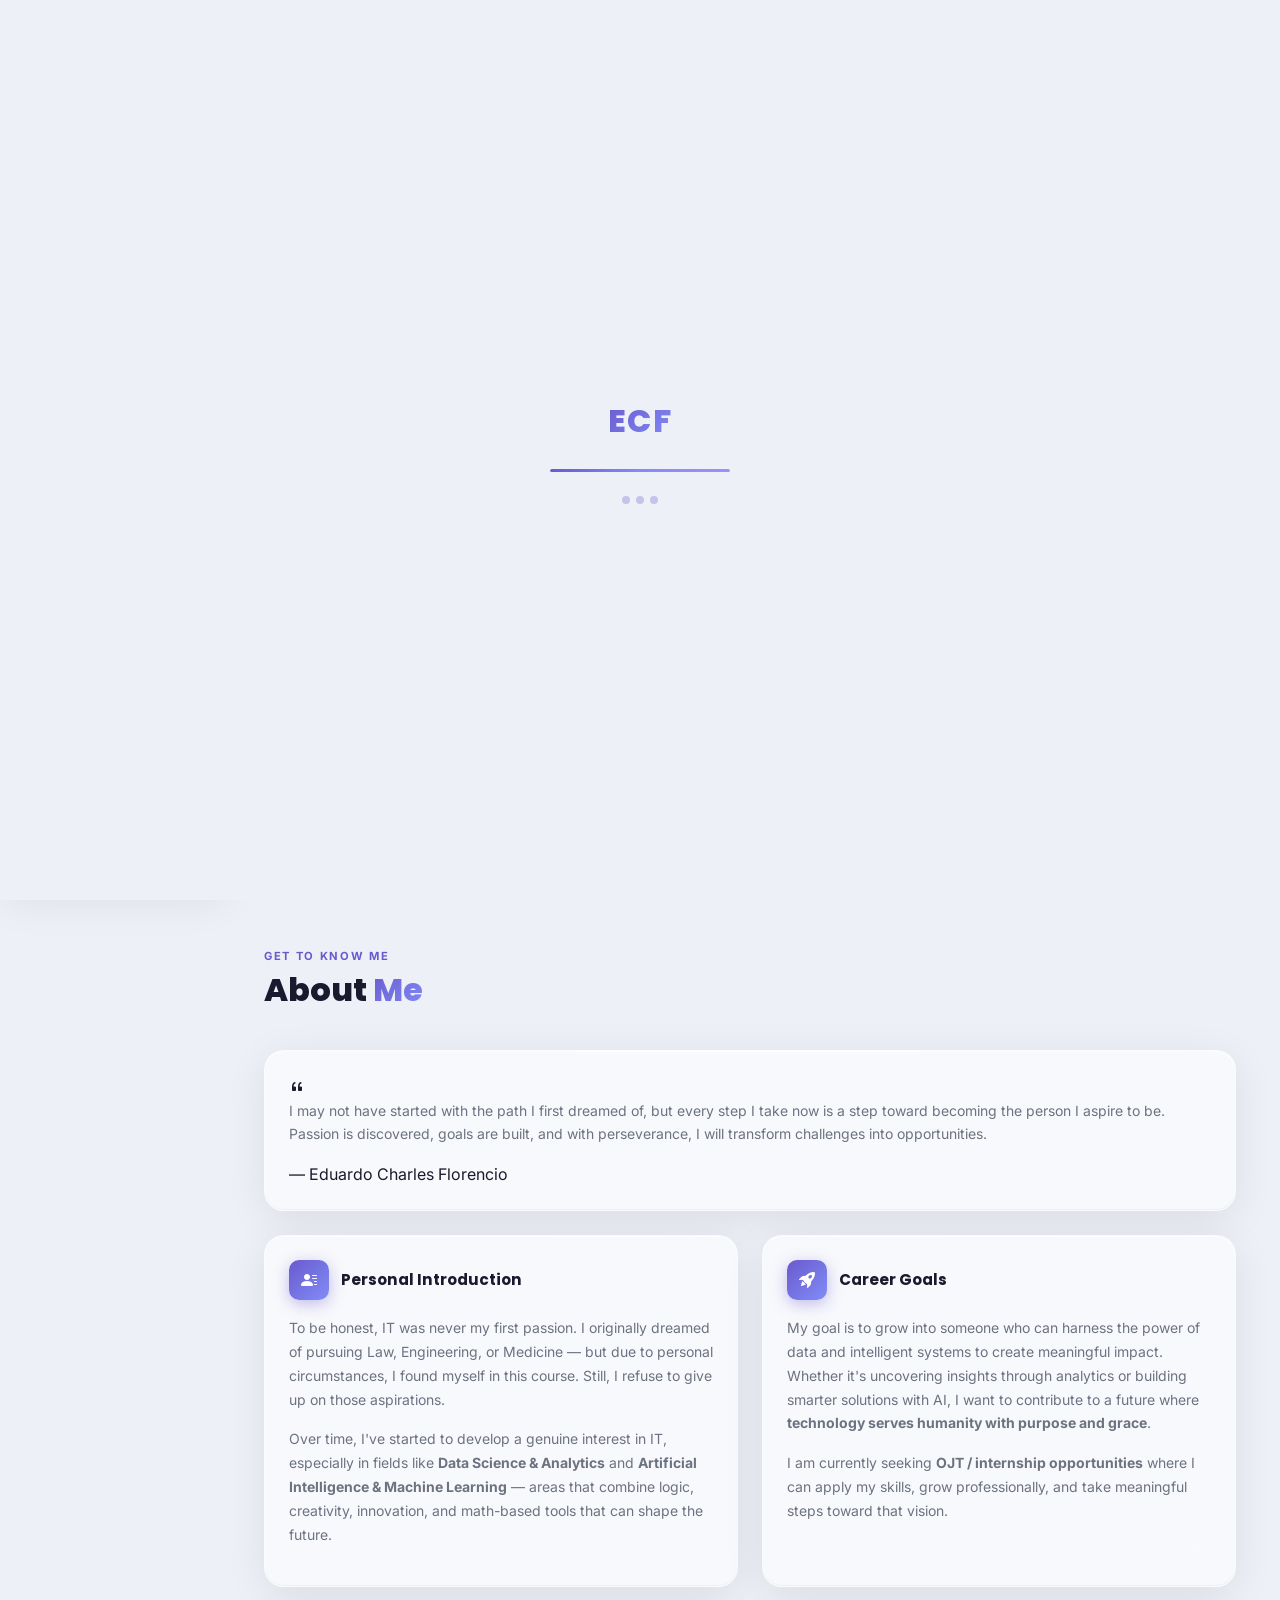
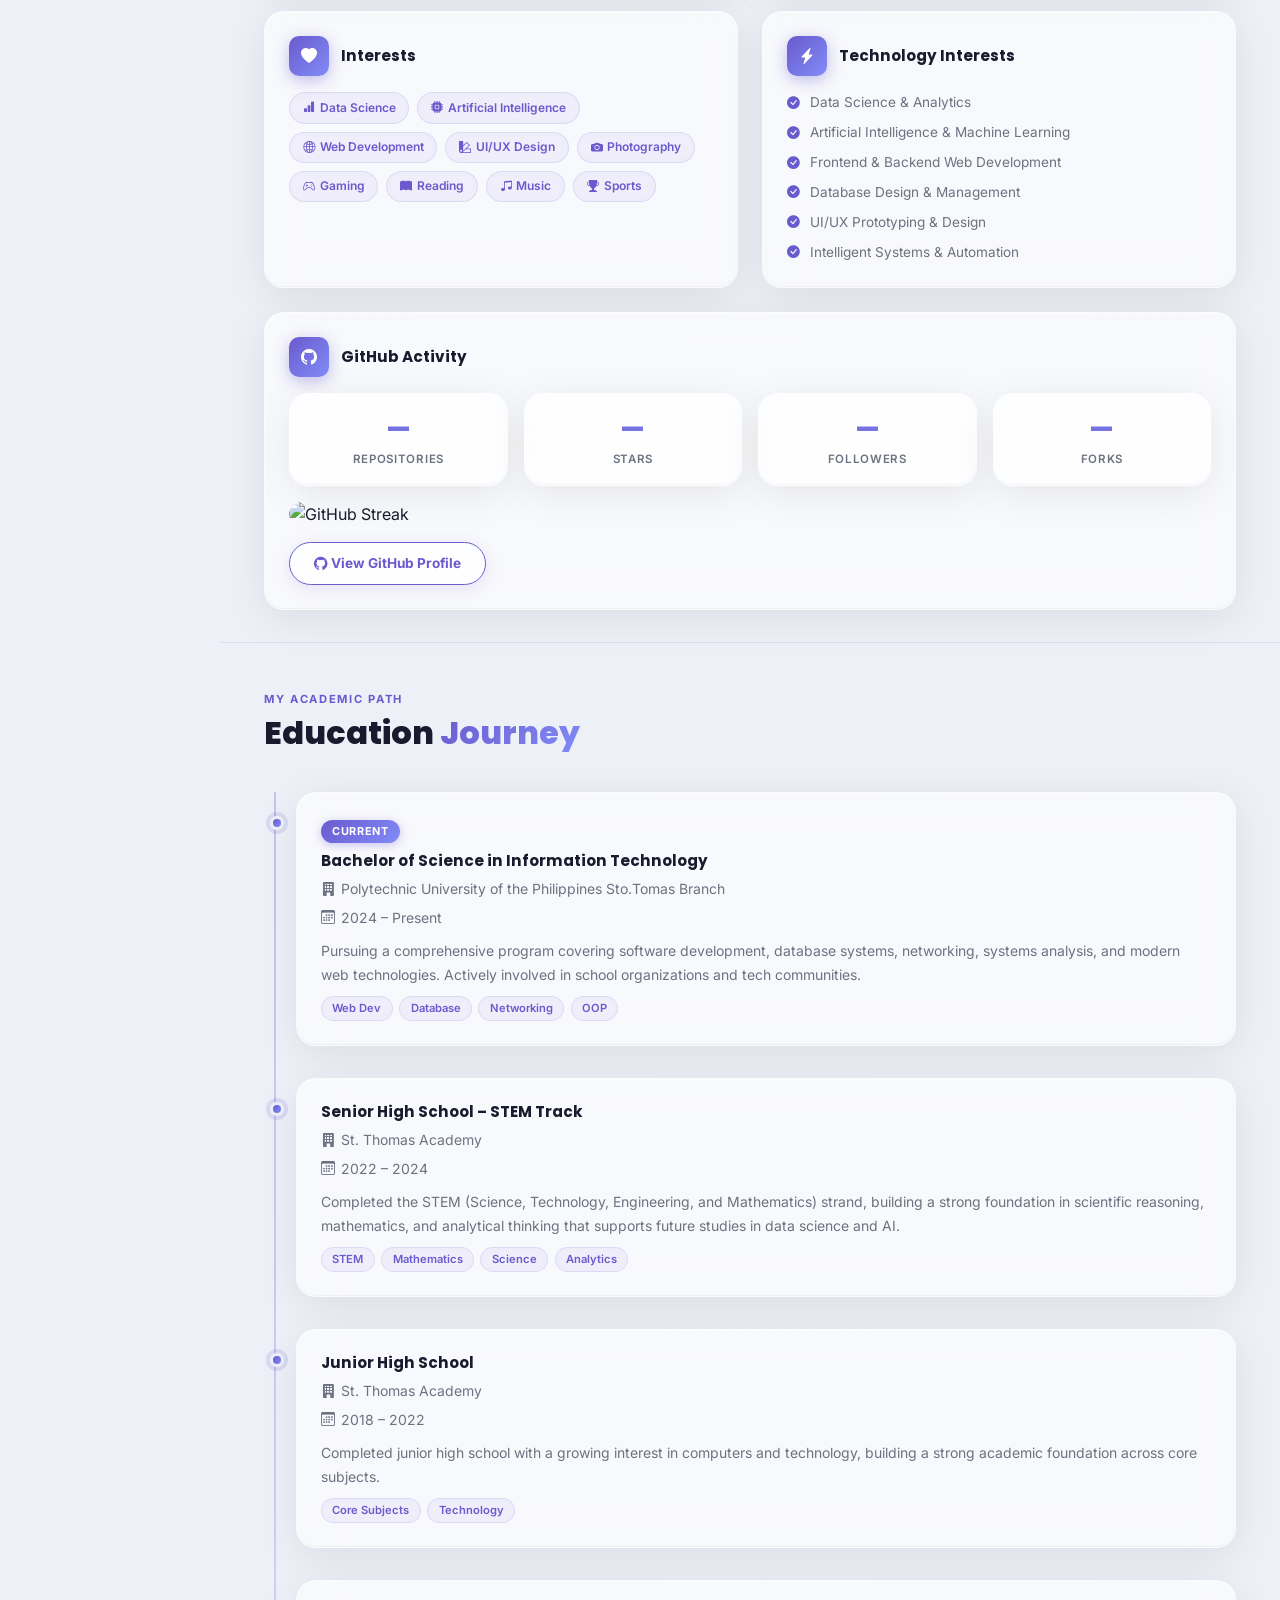
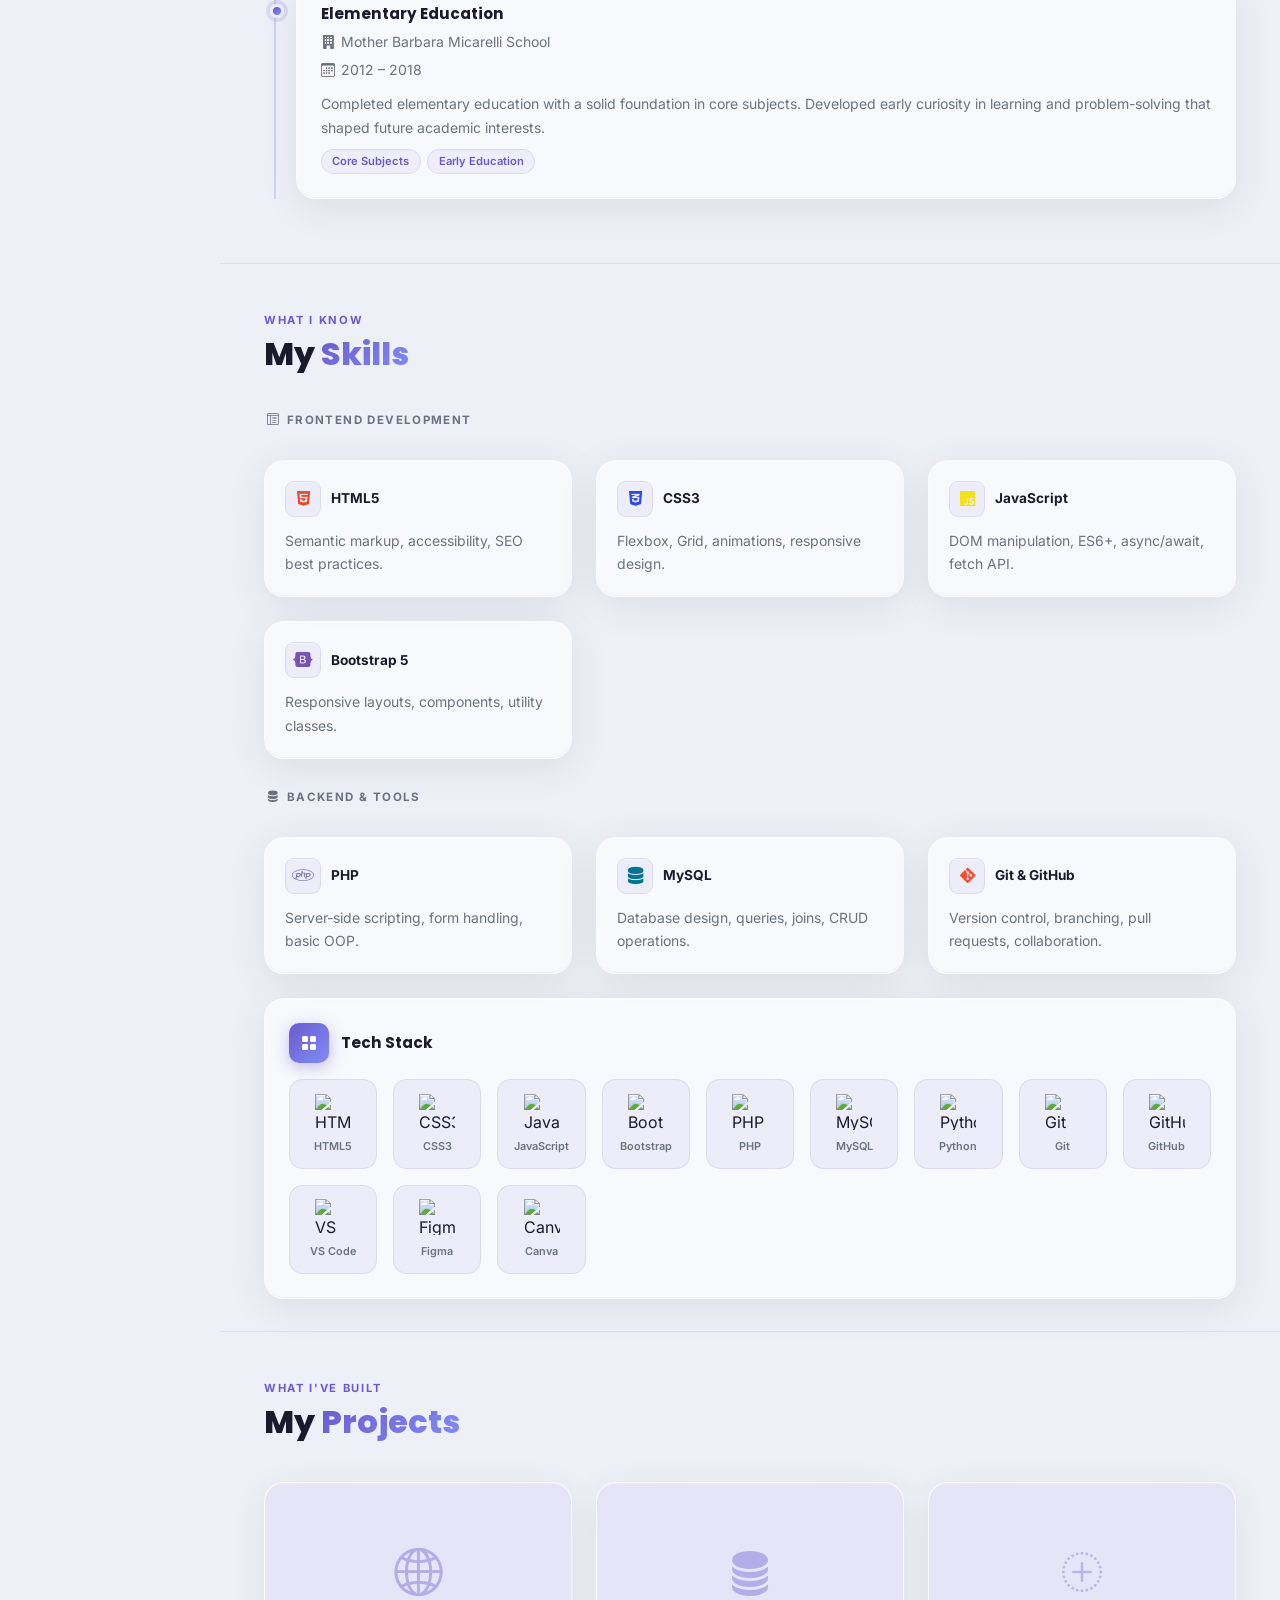
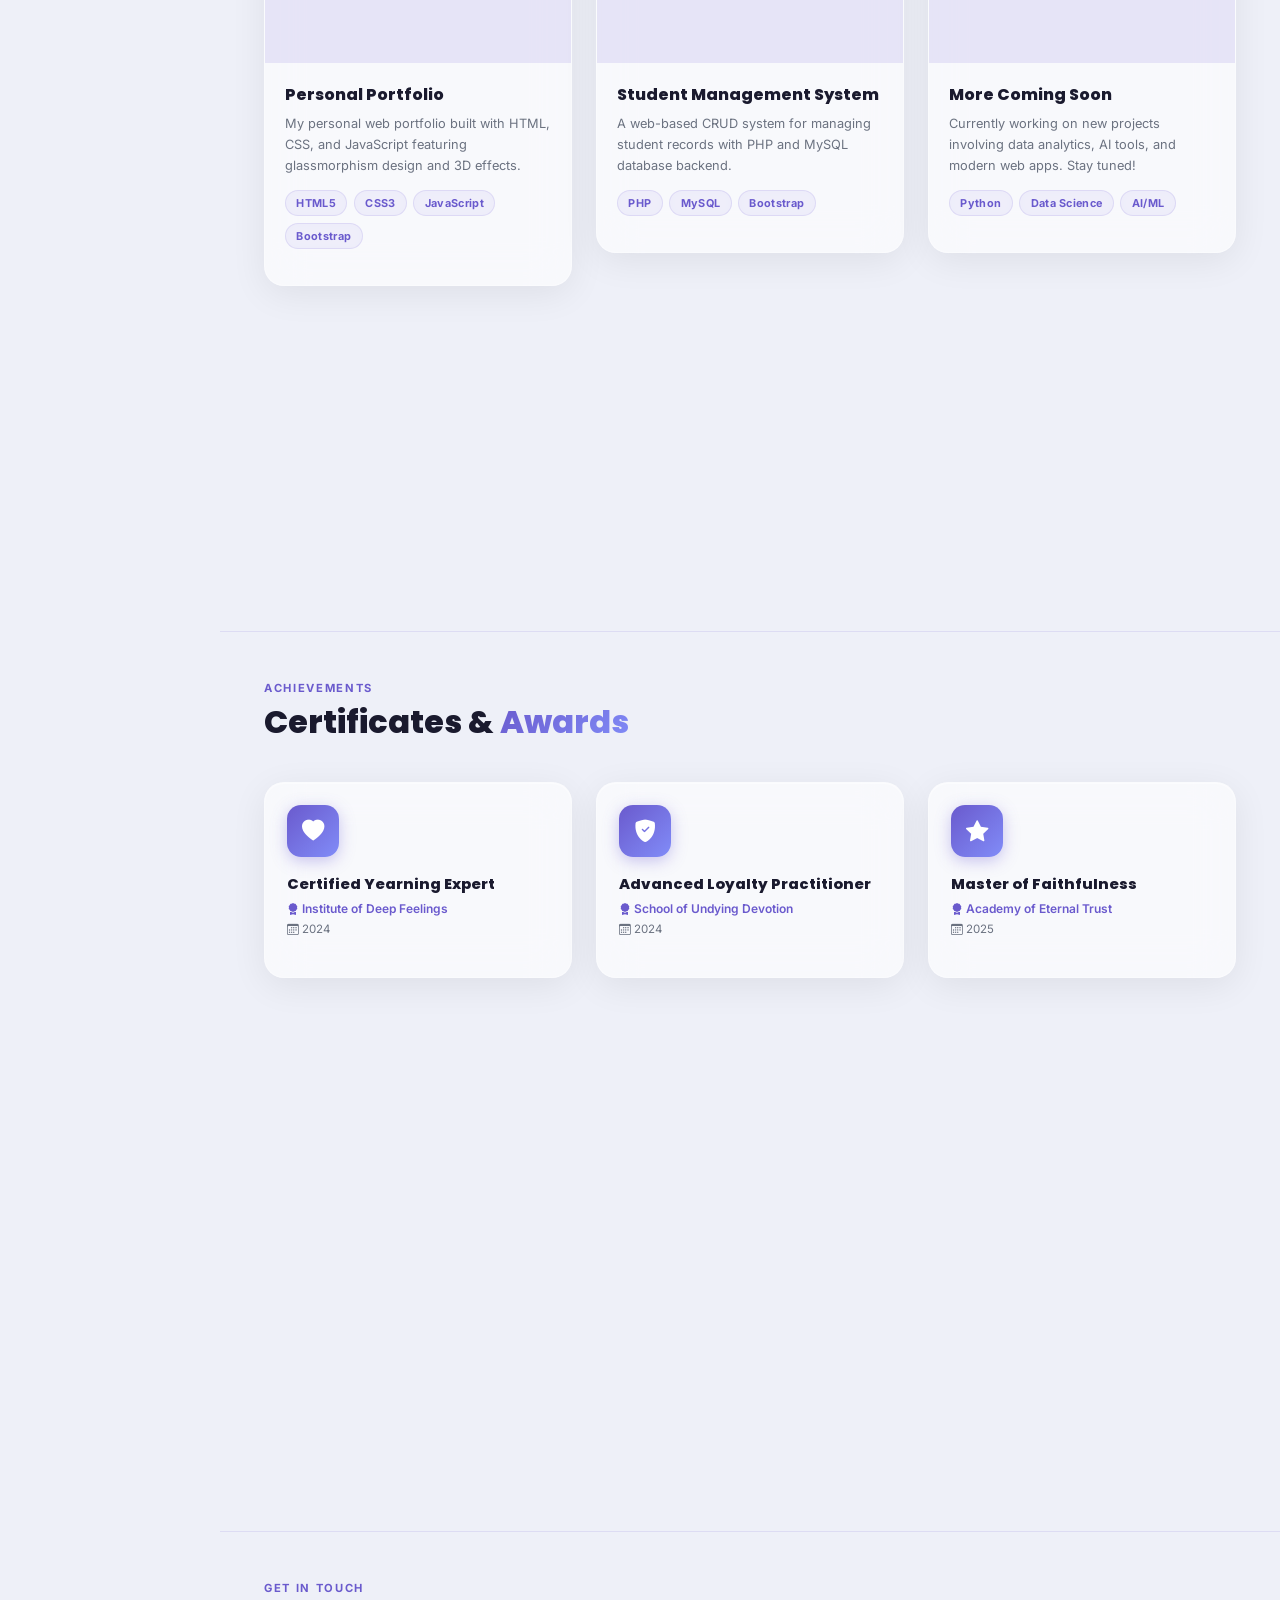
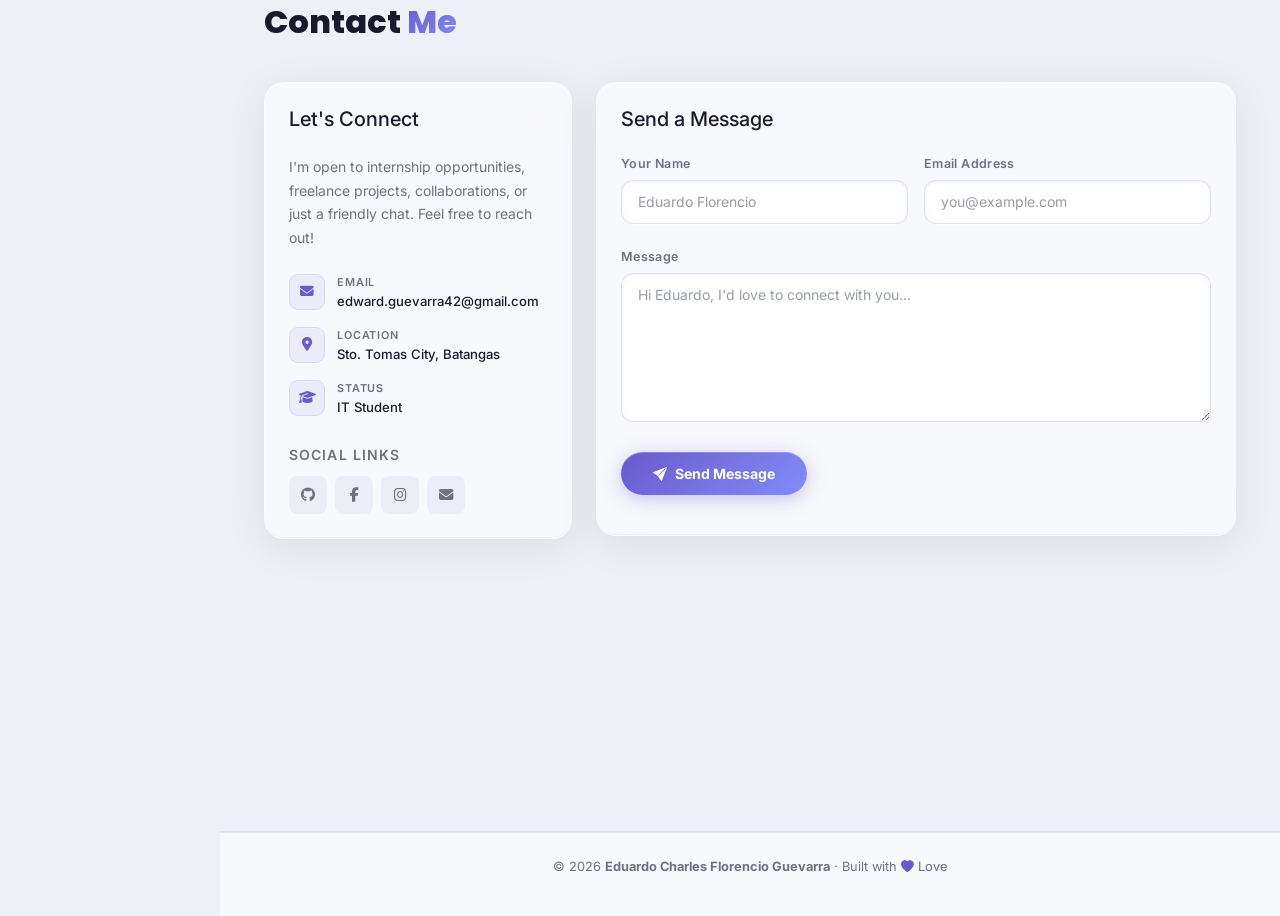
==== commit 296f2c88: "update contact info" ====
--- a/index.html
+++ b/index.html
@@ -675,7 +675,7 @@
                   <div class="contact-info-icon"><i class="fas fa-graduation-cap"></i></div>
                   <div>
                     <small id="contact-status-label-el">Status</small>
-                    <p id="contact-status-val-el">Open for OJT / Internship</p>
+                    <p id="contact-status-val-el">IT Student</p>
                   </div>
                 </div>
               </div>
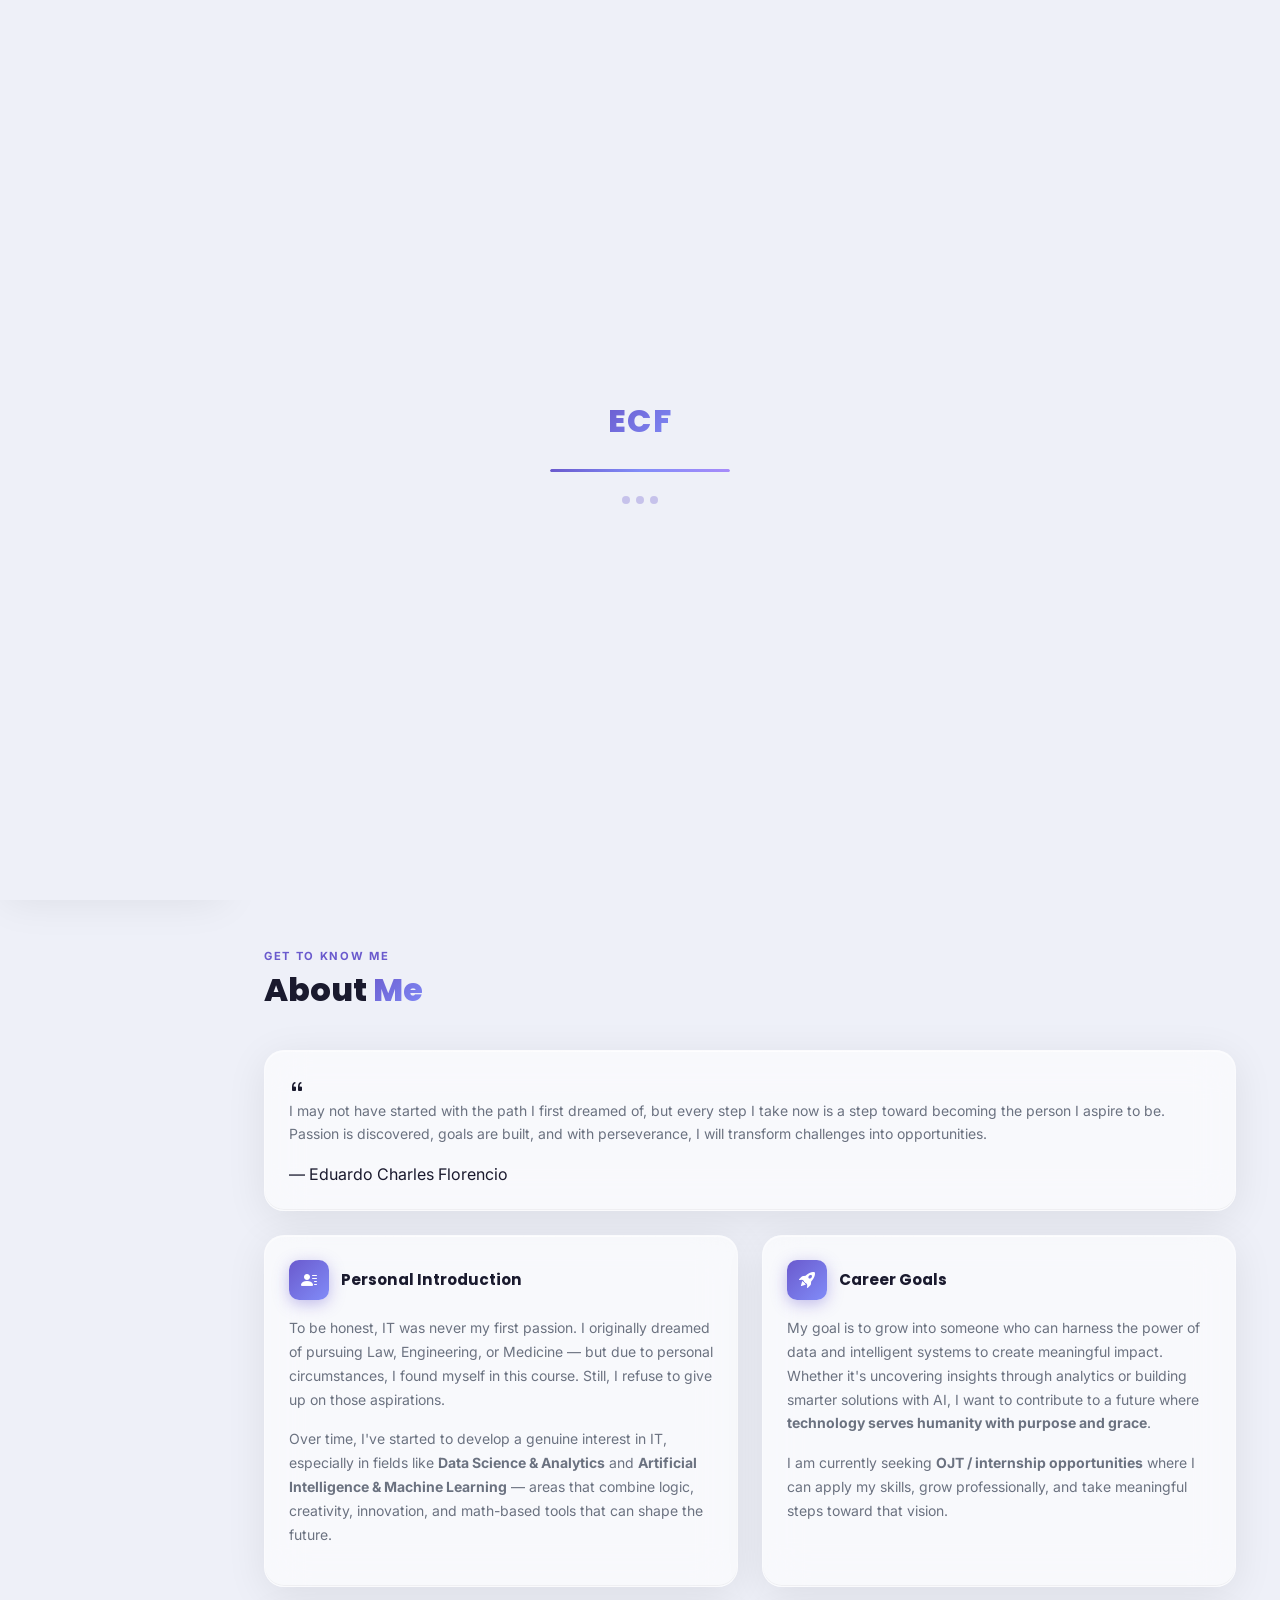
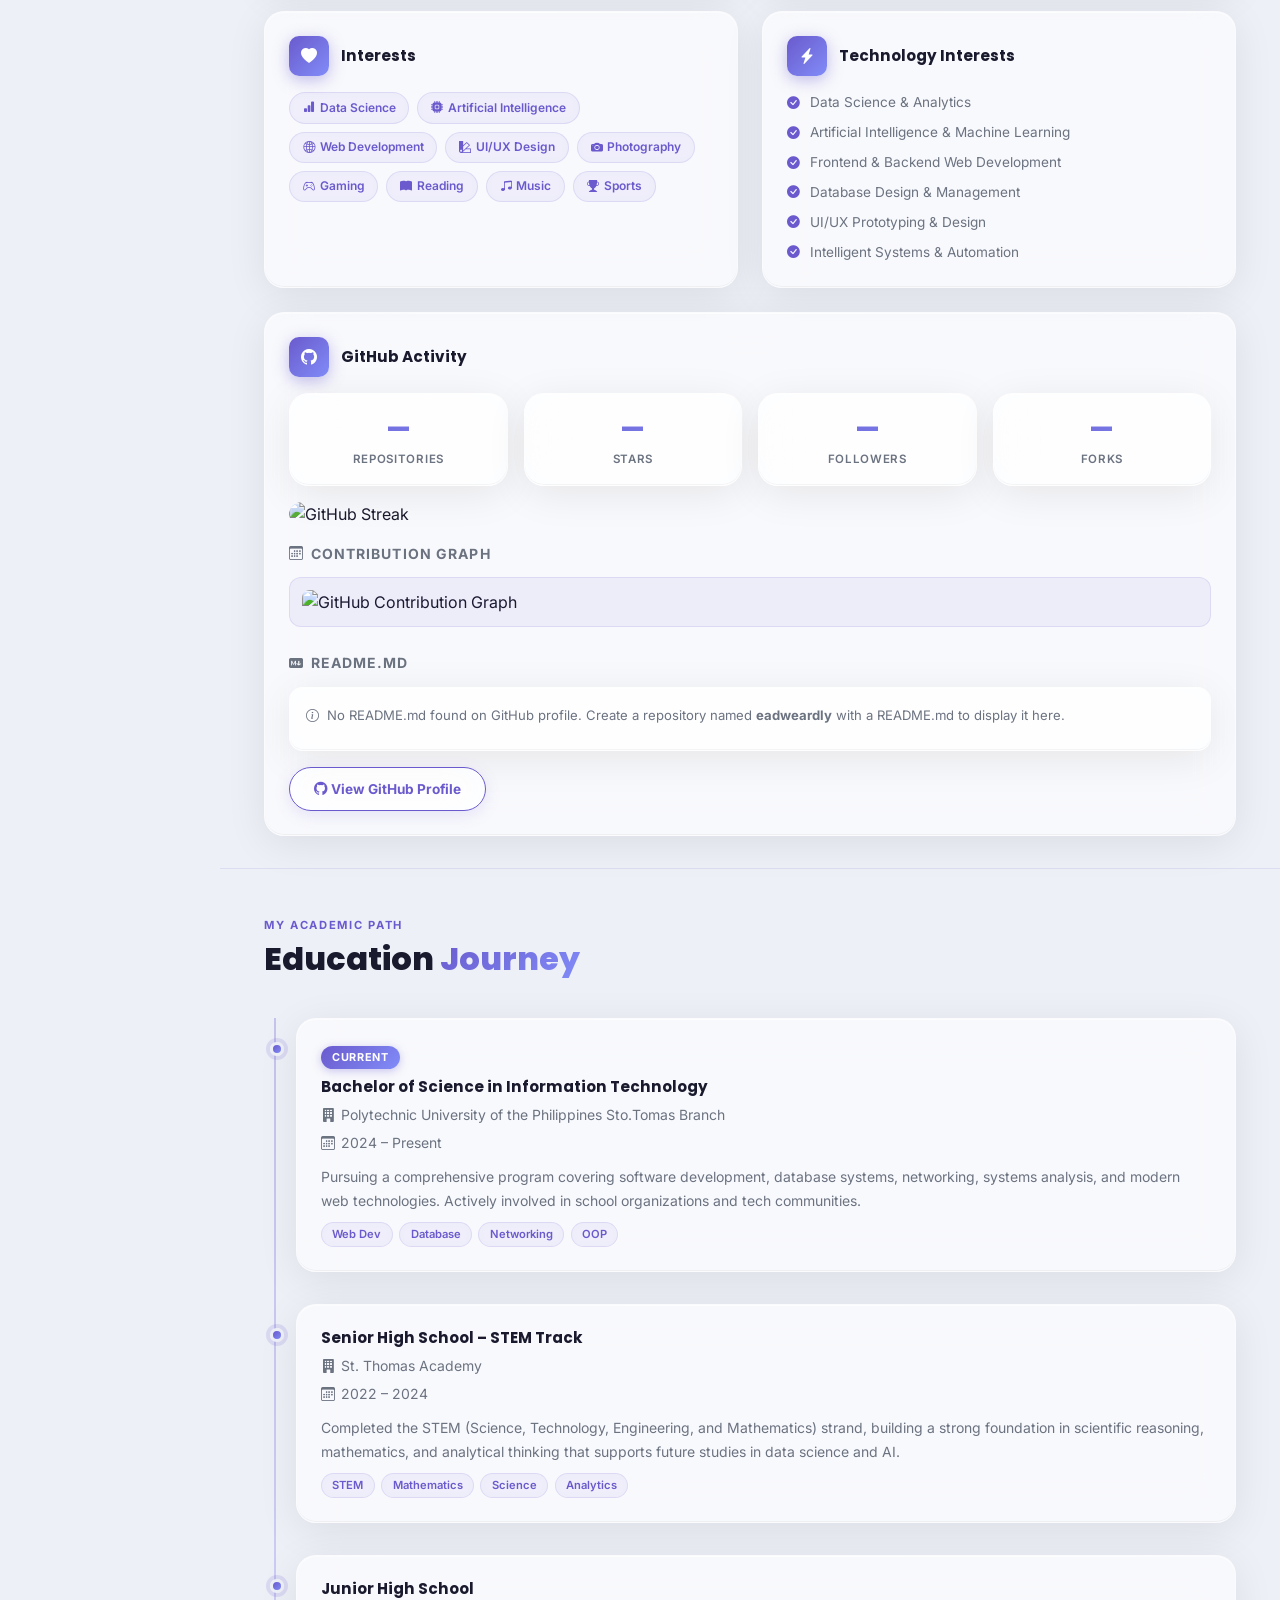
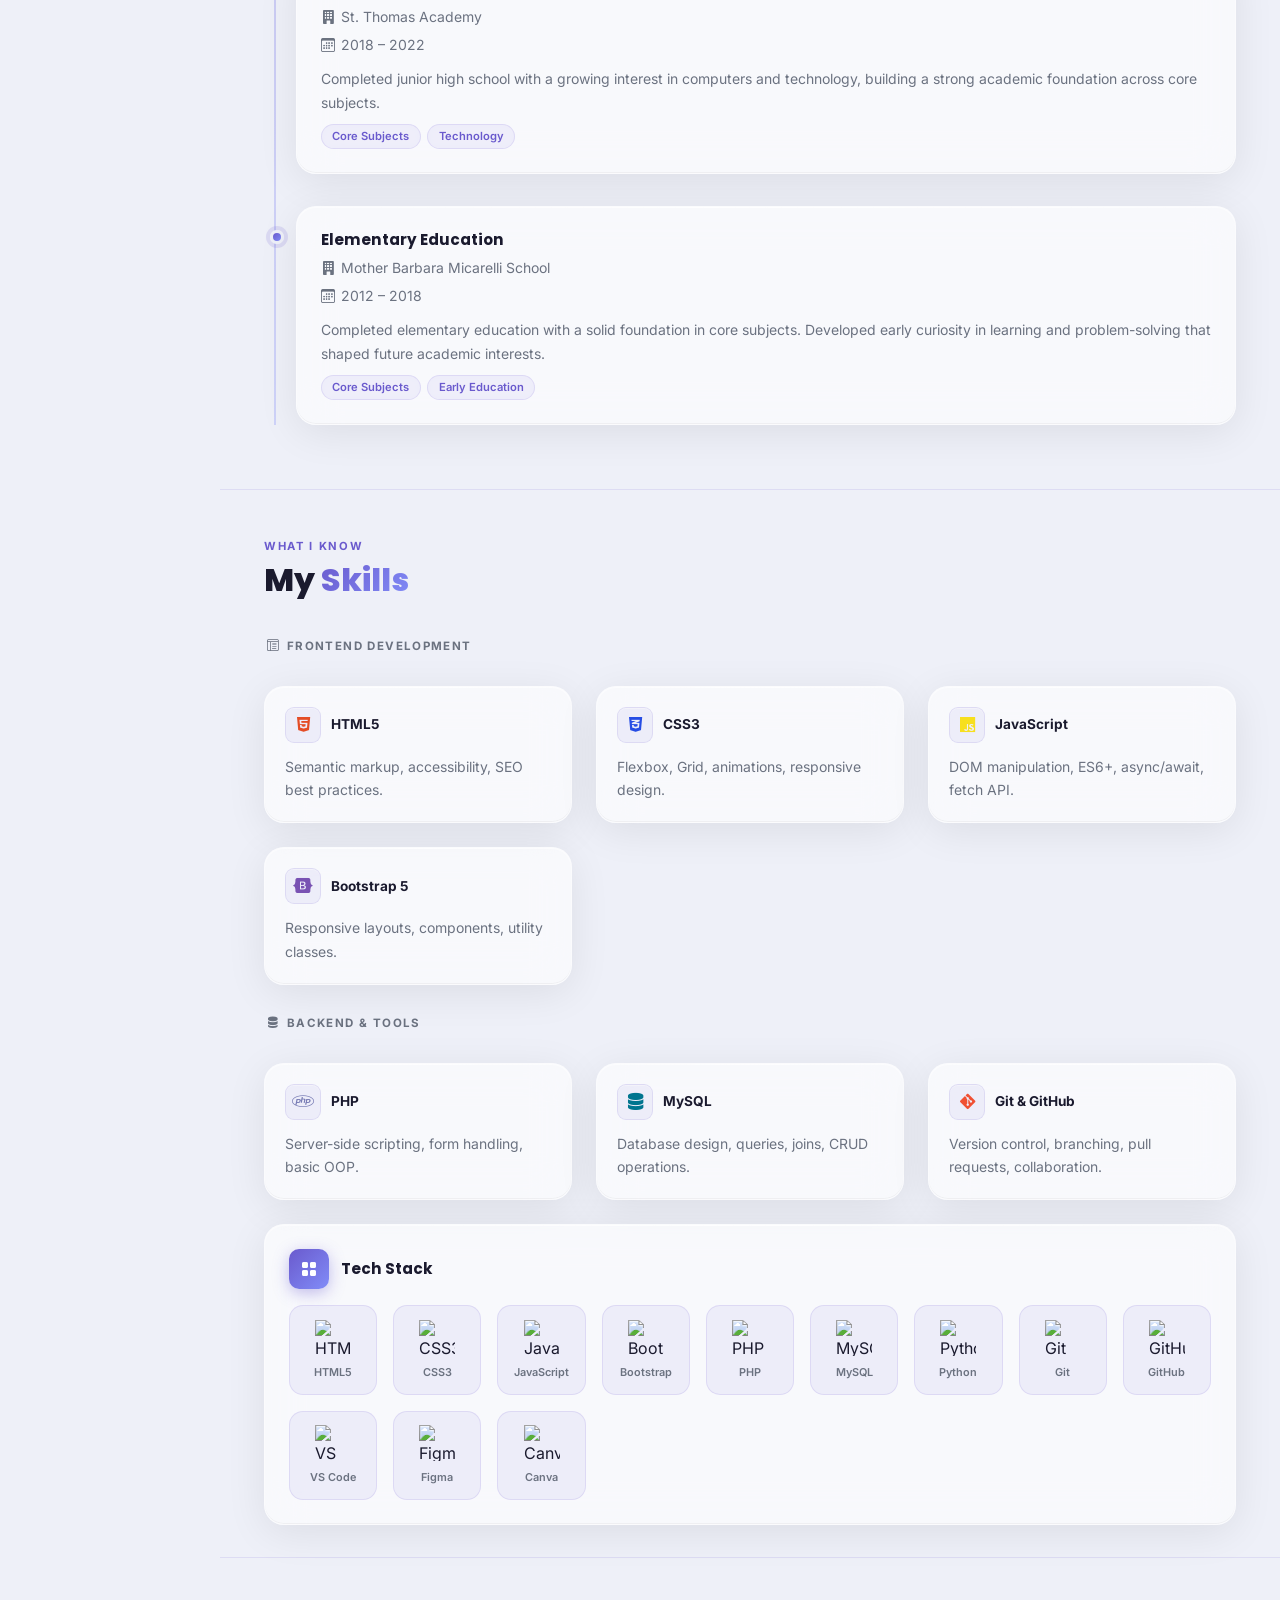
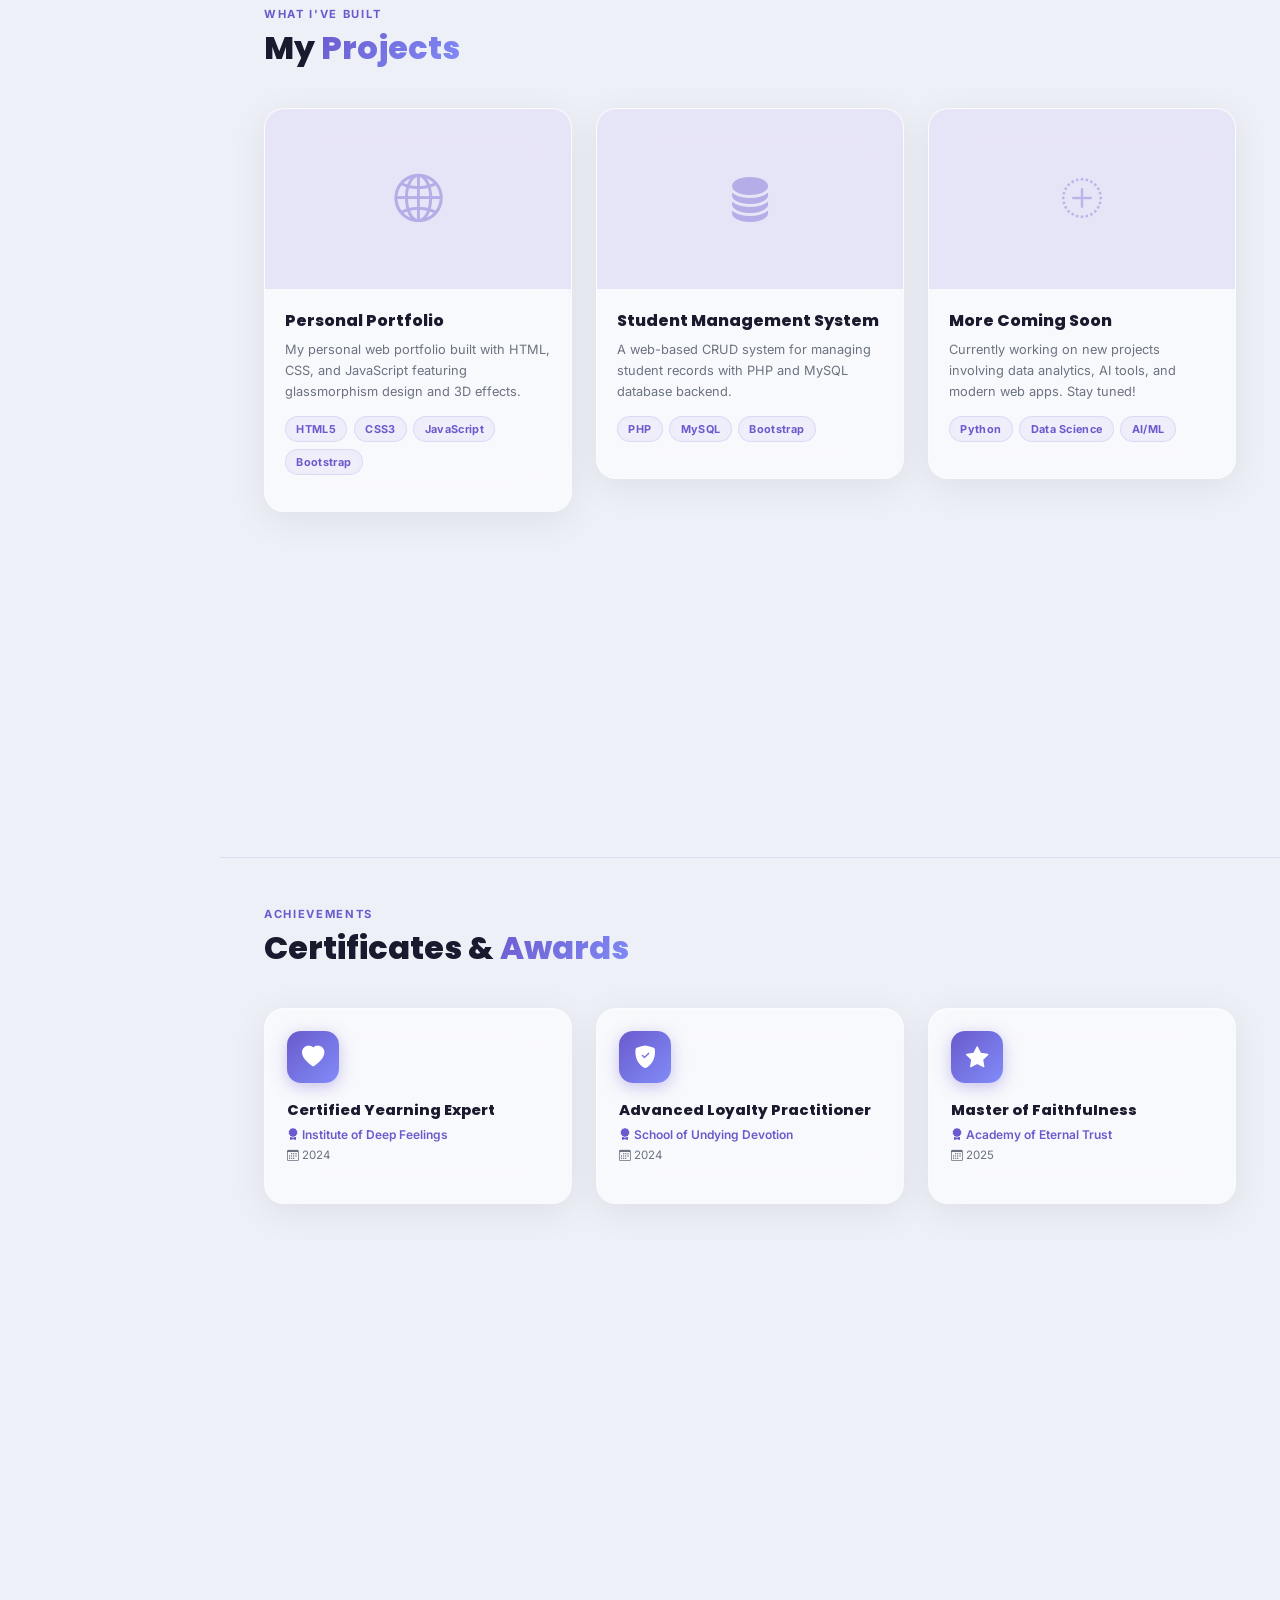
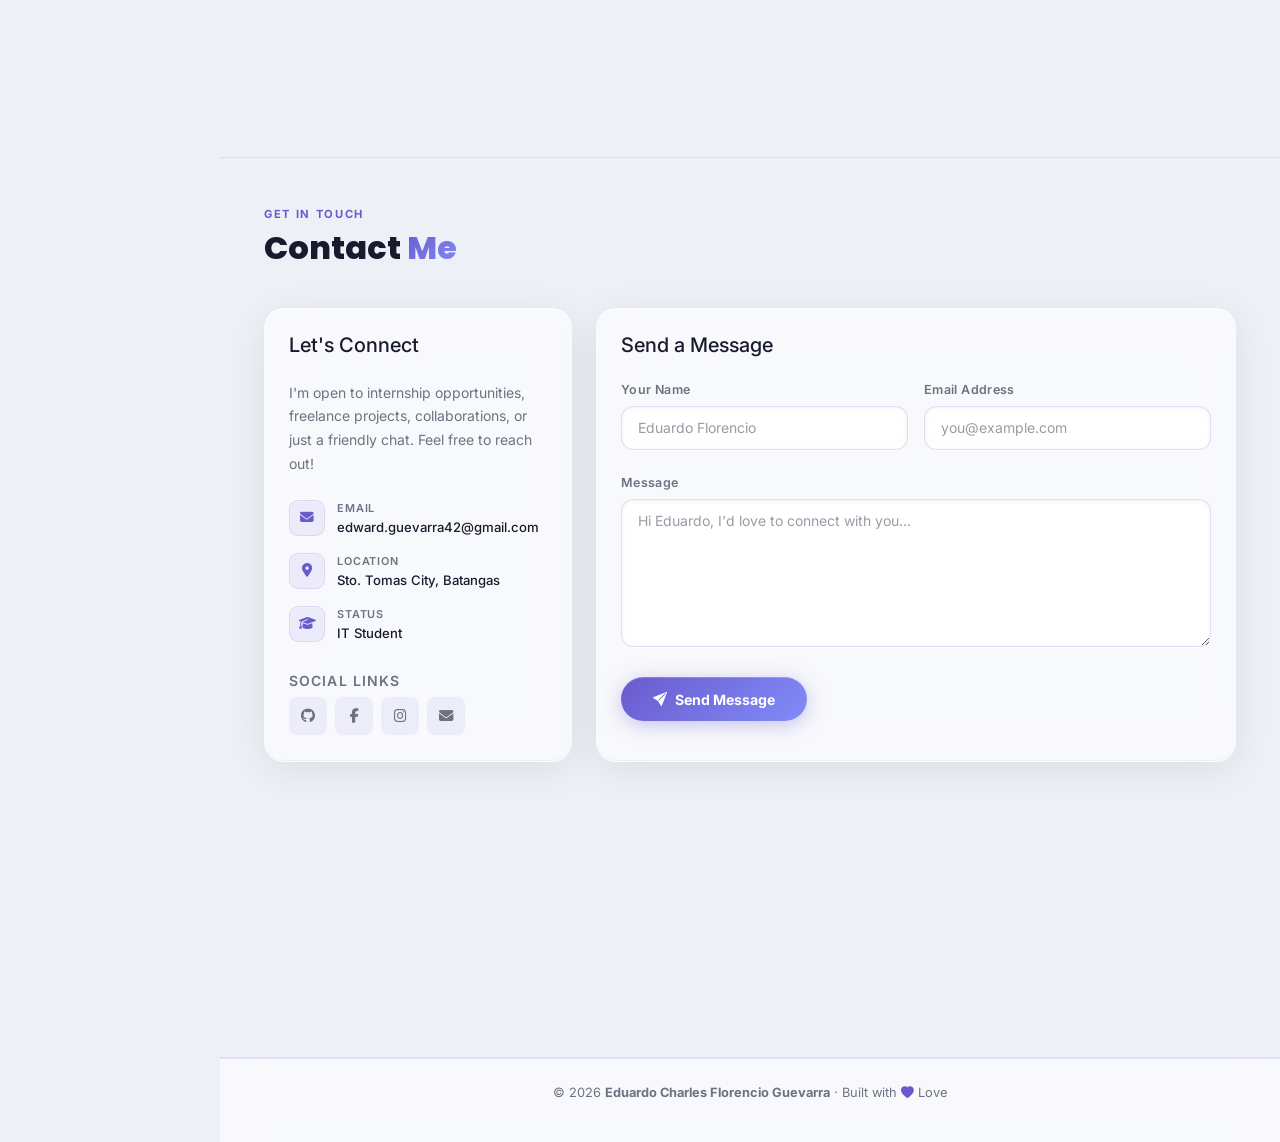
==== commit 1bdfcb1f: "add contribution graph and readme section" ====
--- a/index.html
+++ b/index.html
@@ -336,6 +336,18 @@
               <div class="github-stat-img">
                 <img src="https://github-readme-streak-stats.herokuapp.com/?user=eadweardly&theme=transparent&hide_border=true&ring=6a5acd&fire=818cf8&currStreakLabel=6a5acd" alt="GitHub Streak" loading="lazy" />
               </div>
+              <div class="github-contrib-wrap mt-3" data-aos="fade-up">
+                <p class="github-contrib-label"><i class="bi bi-calendar3"></i> Contribution Graph</p>
+                <div class="github-contrib-img-wrap">
+                  <img src="https://ghchart.rshah.org/6a5acd/eadweardly" alt="GitHub Contribution Graph" class="github-contrib-img" loading="lazy" />
+                </div>
+              </div>
+              <div class="mt-4" data-aos="fade-up">
+                <p class="github-contrib-label"><i class="bi bi-markdown-fill"></i> README.md</p>
+                <div class="github-readme-wrap glass-card p-3" id="githubReadme">
+                  <div class="readme-loading"><span class="spinner-border spinner-border-sm me-2"></span> Loading README...</div>
+                </div>
+              </div>
               <div class="mt-3">
                 <a href="https://github.com/eadweardly" target="_blank" class="btn-cv">
                   <span id="github-btn-el"><i class="bi bi-github"></i> View GitHub Profile</span>
@@ -736,5 +748,27 @@
   <script src="https://cdn.jsdelivr.net/npm/bootstrap@5.3.3/dist/js/bootstrap.bundle.min.js"></script>
   <script src="https://cdnjs.cloudflare.com/ajax/libs/aos/2.3.4/aos.js"></script>
   <script src="script.js"></script>
+  <script>
+    async function fetchGithubReadme() {
+      const el = document.getElementById('githubReadme');
+      if (!el) return;
+      try {
+        const res = await fetch('https://api.github.com/repos/eadweardly/eadweardly/readme', {
+          headers: { 'Accept': 'application/vnd.github.v3.html' }
+        });
+        if (!res.ok) throw new Error('No README found');
+        const html = await res.text();
+        el.innerHTML = html;
+        el.querySelectorAll('img').forEach(img => {
+          if (img.src && !img.src.startsWith('http')) {
+            img.src = 'https://raw.githubusercontent.com/eadweardly/eadweardly/main/' + img.getAttribute('src');
+          }
+        });
+      } catch (e) {
+        el.innerHTML = '<p style="color:var(--text-muted);font-size:.82rem"><i class="bi bi-info-circle me-1"></i> No README.md found on GitHub profile. Create a repository named <strong>eadweardly</strong> with a README.md to display it here.</p>';
+      }
+    }
+    fetchGithubReadme();
+  </script>
 </body>
 </html>
--- a/style.css
+++ b/style.css
@@ -88,7 +88,7 @@
   background: var(--sidebar-bg);
   border-right: 1px solid rgba(255,255,255,0.25);
   z-index: 1000;
-  overflow-y: auto;
+  overflow-y: hidden;
   transition: background .4s, border-color .4s;
   backdrop-filter: var(--blur-heavy);
   -webkit-backdrop-filter: var(--blur-heavy);
@@ -102,9 +102,10 @@
   display: flex;
   flex-direction: column;
   height: 100%;
-  padding: 1.5rem 0 1rem;
+  padding: .75rem 0 .5rem;
   position: relative;
   z-index: 1;
+  justify-content: space-between;
 }
 .main-content {
   margin-left: 220px;
@@ -167,10 +168,10 @@
 }
 .btn-close-custom:hover { color: var(--accent); }
 
-.sidebar-profile { padding: 0 1rem 1rem; }
+.sidebar-profile { padding: 0 1rem .5rem; }
 .profile-img-wrap {
-  width: 90px; height: 90px;
-  margin: 0 auto 0.75rem;
+  width: 68px; height: 68px;
+  margin: 0 auto 0.5rem;
   border-radius: 50%;
   border: 2px solid transparent;
   background: linear-gradient(var(--sidebar-bg), var(--sidebar-bg)) padding-box,
@@ -198,15 +199,15 @@
 }
 .profile-name {
   font-family: 'Poppins', sans-serif;
-  font-size: .85rem;
+  font-size: .78rem;
   font-weight: 700;
   color: var(--text);
   line-height: 1.3;
-  margin-bottom: .3rem;
+  margin-bottom: .2rem;
   transition: color .35s;
 }
 .profile-title {
-  font-size: .72rem;
+  font-size: .7rem;
   font-weight: 600;
   color: var(--accent);
   letter-spacing: .04em;
@@ -215,7 +216,7 @@
 .sidebar-nav {
   display: flex;
   flex-direction: column;
-  gap: 2px;
+  gap: 1px;
   padding: 0 .75rem;
   margin-bottom: auto;
   flex: 1;
@@ -224,7 +225,7 @@
   display: flex;
   align-items: center;
   gap: .6rem;
-  padding: .55rem .8rem;
+  padding: .38rem .8rem;
   border-radius: 10px;
   color: var(--text-muted);
   font-size: .8rem;
@@ -247,7 +248,7 @@
 }
 
 .sidebar-social {
-  padding: .75rem 1rem;
+  padding: .5rem 1rem;
   border-top: 1px solid var(--card-border);
   border-bottom: 1px solid var(--card-border);
 }
@@ -257,11 +258,11 @@
   color: var(--text-muted);
   letter-spacing: .08em;
   text-transform: uppercase;
-  margin-bottom: .6rem;
+  margin-bottom: .3rem;
 }
 .social-icons { display: flex; gap: .5rem; }
 .social-icons a {
-  width: 34px; height: 34px;
+  width: 30px; height: 30px;
   display: flex; align-items: center; justify-content: center;
   border-radius: 8px;
   background: var(--nav-hover-bg);
@@ -281,7 +282,7 @@
   display: flex;
   align-items: center;
   gap: .5rem;
-  padding: .9rem 1rem;
+  padding: .55rem 1rem;
 }
 .theme-icon { font-size: .9rem; color: var(--text-muted); }
 .theme-label { font-size: .75rem; font-weight: 500; color: var(--text-muted); flex: 1; }
@@ -1290,7 +1291,7 @@
   display: flex;
   align-items: center;
   gap: .4rem;
-  padding: .6rem .75rem;
+  padding: .4rem .75rem;
   border-top: 1px solid var(--card-border);
 }
 .lang-btn {
@@ -1371,7 +1372,7 @@
   display: flex;
   align-items: center;
   gap: .5rem;
-  padding: .75rem 1rem;
+  padding: .4rem 1rem;
   border-top: 1px solid var(--card-border);
 }
 .manila-clock-info {
@@ -1381,7 +1382,7 @@
 }
 .manila-time {
   font-family: 'Poppins', sans-serif;
-  font-size: .85rem;
+  font-size: .78rem;
   font-weight: 700;
   color: var(--accent);
   letter-spacing: .04em;
@@ -1473,4 +1474,82 @@
   color: var(--text-muted);
   line-height: 1.5;
   margin: 0;
+}
+.github-contrib-label {
+  font-size: .72rem;
+  font-weight: 700;
+  letter-spacing: .08em;
+  text-transform: uppercase;
+  color: var(--text-muted);
+  display: flex;
+  align-items: center;
+  gap: .4rem;
+  margin-bottom: .75rem;
+}
+.github-contrib-img-wrap {
+  border-radius: 12px;
+  overflow: hidden;
+  background: var(--nav-hover-bg);
+  padding: .75rem;
+  border: 1px solid var(--card-border);
+}
+.github-contrib-img {
+  width: 100%;
+  height: auto;
+  display: block;
+  border-radius: 8px;
+  filter: saturate(1.2);
+}
+[data-theme="dark"] .github-contrib-img {
+  filter: saturate(1.5) brightness(1.15);
+}
+.github-readme-wrap {
+  font-size: .85rem;
+  line-height: 1.7;
+  color: var(--text);
+  max-height: 400px;
+  overflow-y: auto;
+  border-radius: 14px !important;
+}
+.github-readme-wrap h1,
+.github-readme-wrap h2,
+.github-readme-wrap h3 {
+  font-family: 'Poppins', sans-serif;
+  font-weight: 700;
+  color: var(--text);
+  margin: .75rem 0 .4rem;
+}
+.github-readme-wrap h1 { font-size: 1.2rem; }
+.github-readme-wrap h2 { font-size: 1rem; }
+.github-readme-wrap h3 { font-size: .9rem; }
+.github-readme-wrap p { color: var(--text-muted); margin-bottom: .5rem; }
+.github-readme-wrap a { color: var(--accent); text-decoration: none; }
+.github-readme-wrap a:hover { text-decoration: underline; }
+.github-readme-wrap code {
+  background: var(--nav-hover-bg);
+  padding: .1rem .4rem;
+  border-radius: 4px;
+  font-size: .8rem;
+  color: var(--accent);
+}
+.github-readme-wrap pre {
+  background: var(--nav-hover-bg);
+  padding: .75rem;
+  border-radius: 8px;
+  overflow-x: auto;
+  margin-bottom: .75rem;
+}
+.github-readme-wrap img { max-width: 100%; border-radius: 8px; }
+.github-readme-wrap ul,
+.github-readme-wrap ol {
+  padding-left: 1.25rem;
+  color: var(--text-muted);
+  margin-bottom: .5rem;
+}
+.readme-loading {
+  display: flex;
+  align-items: center;
+  color: var(--text-muted);
+  font-size: .85rem;
+  padding: .5rem 0;
 }
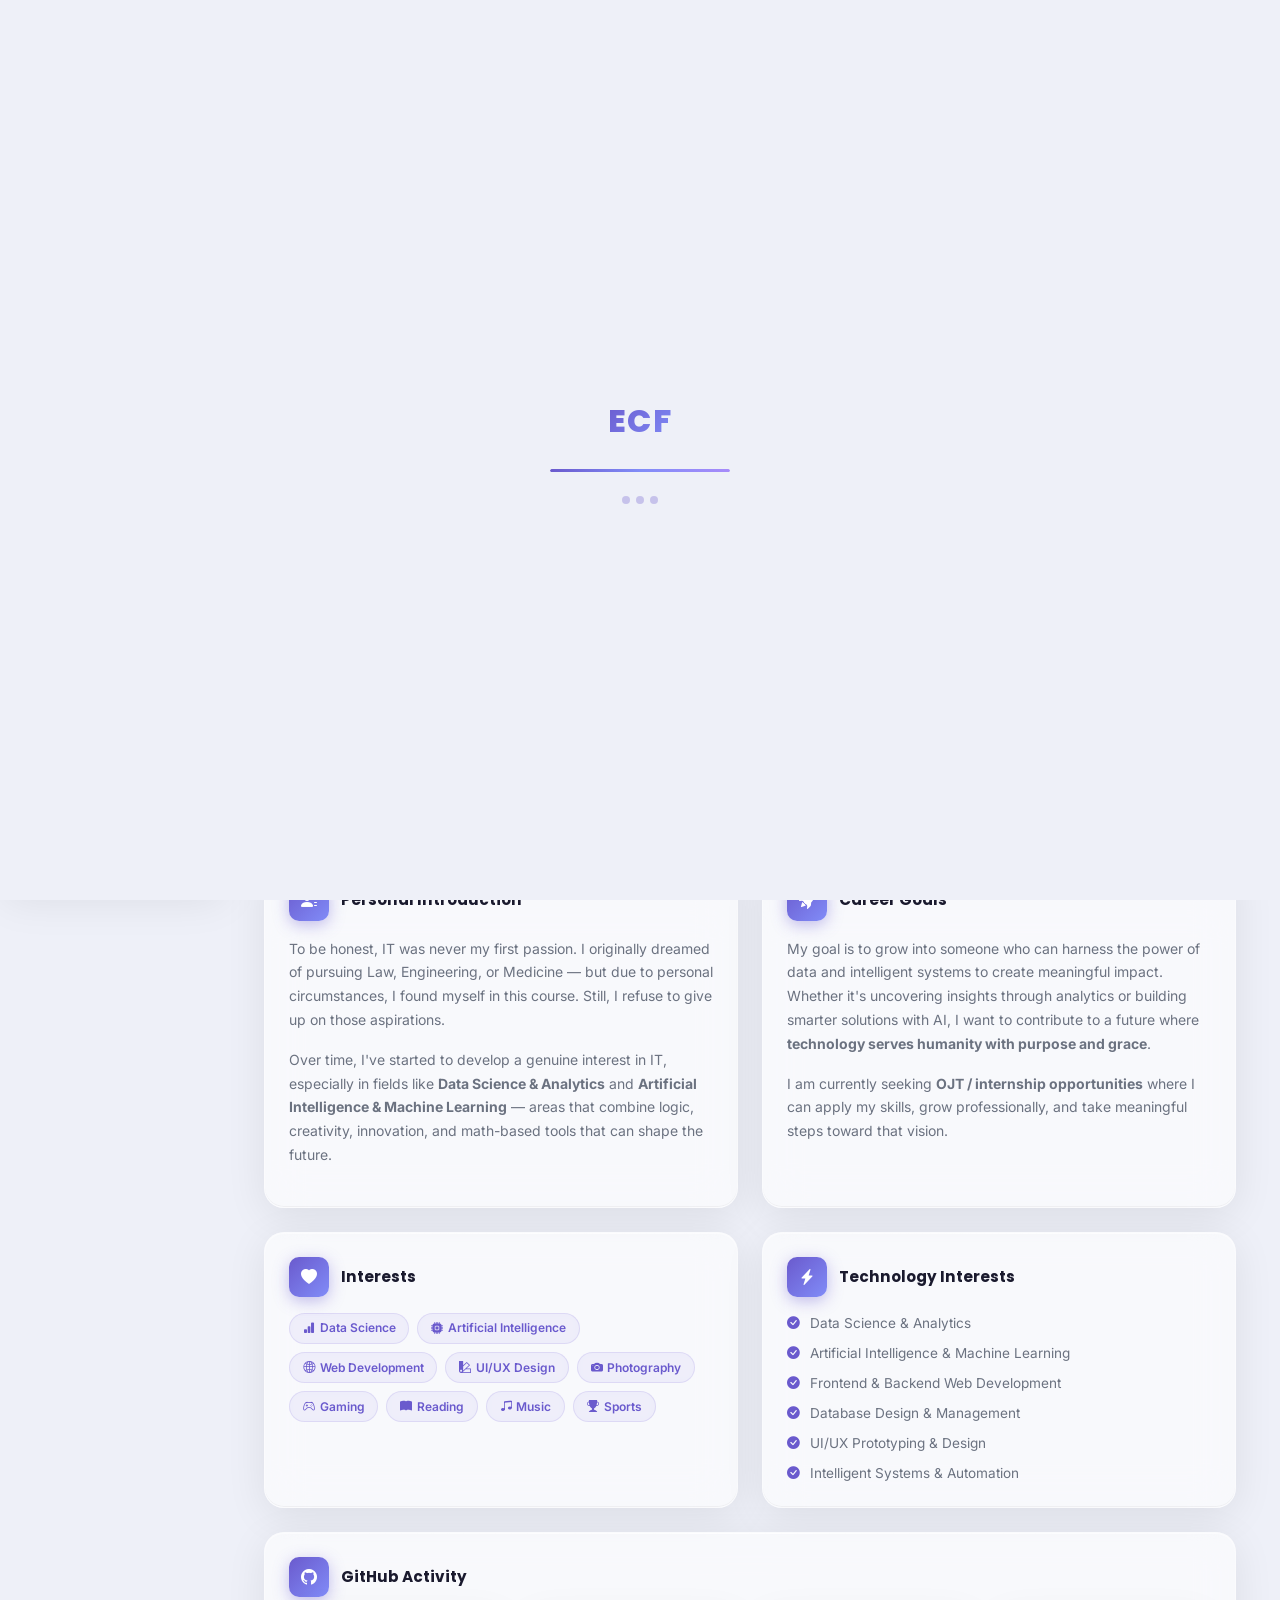
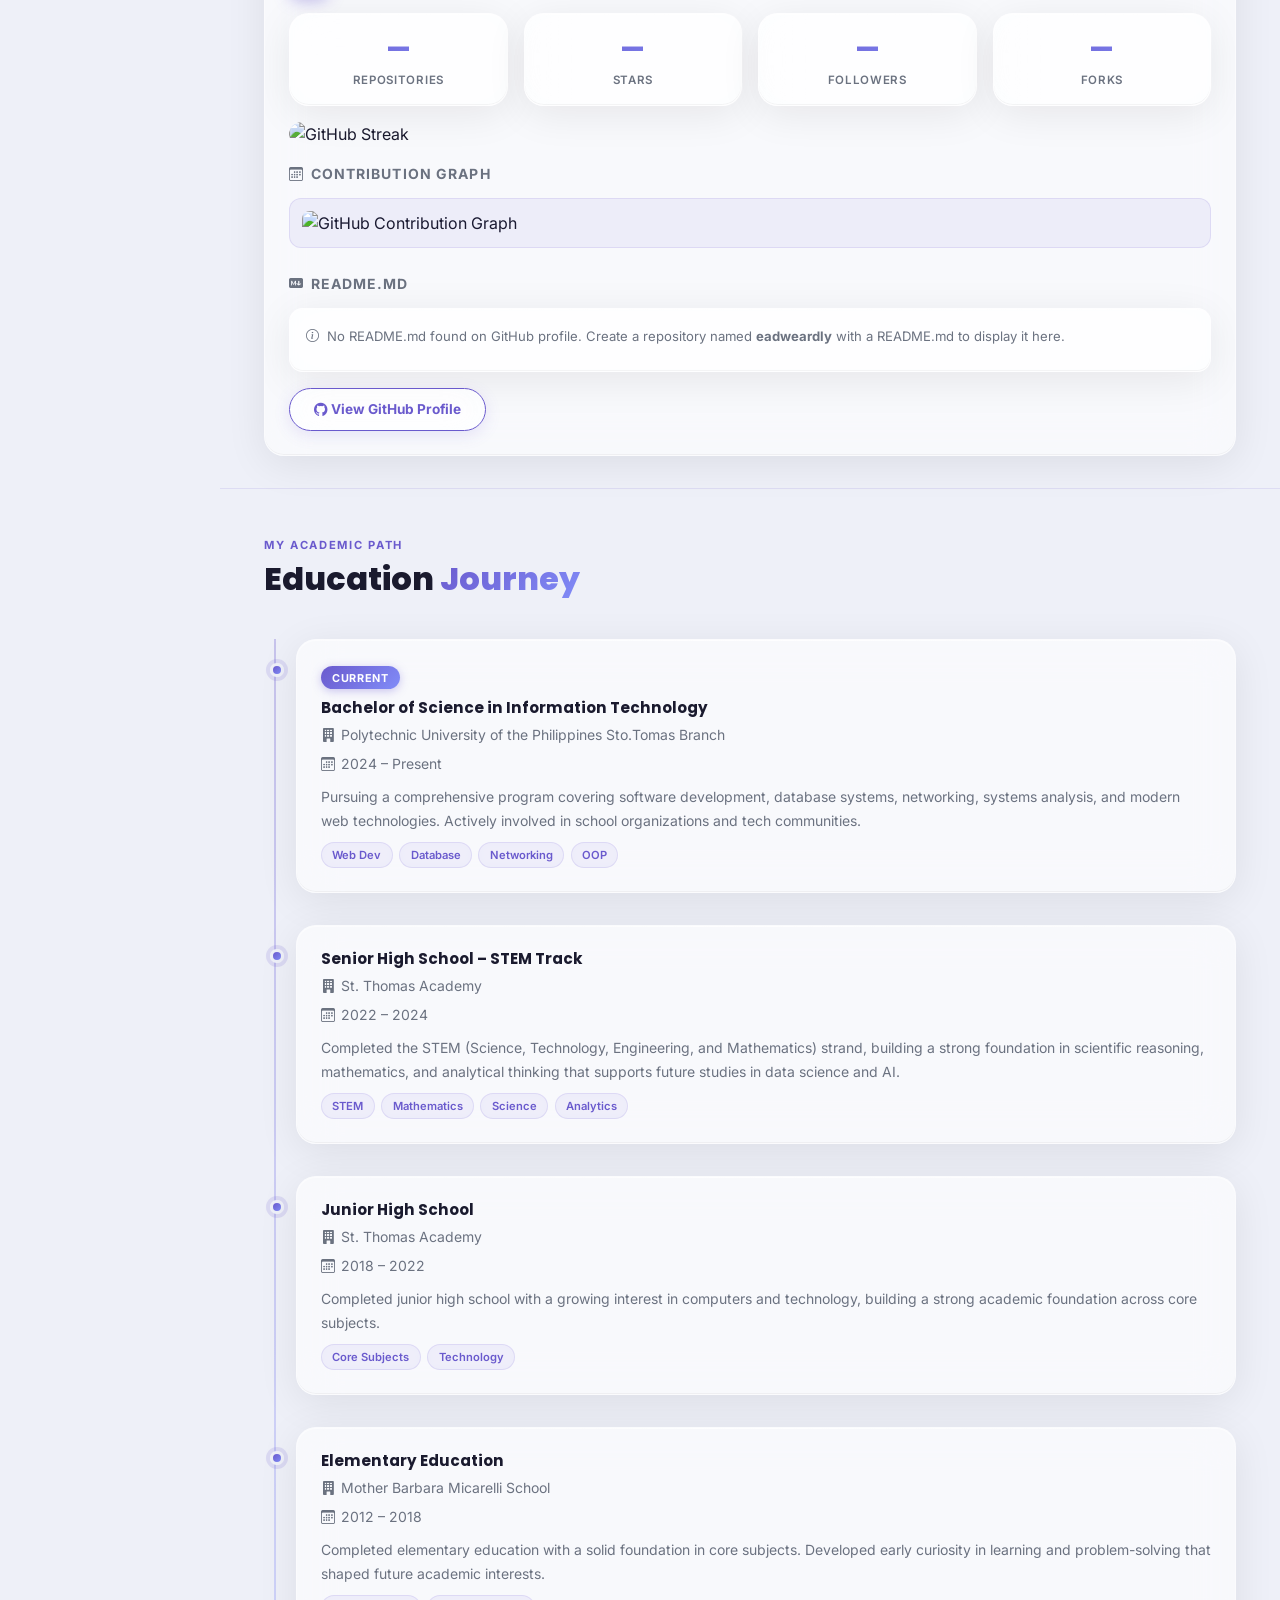
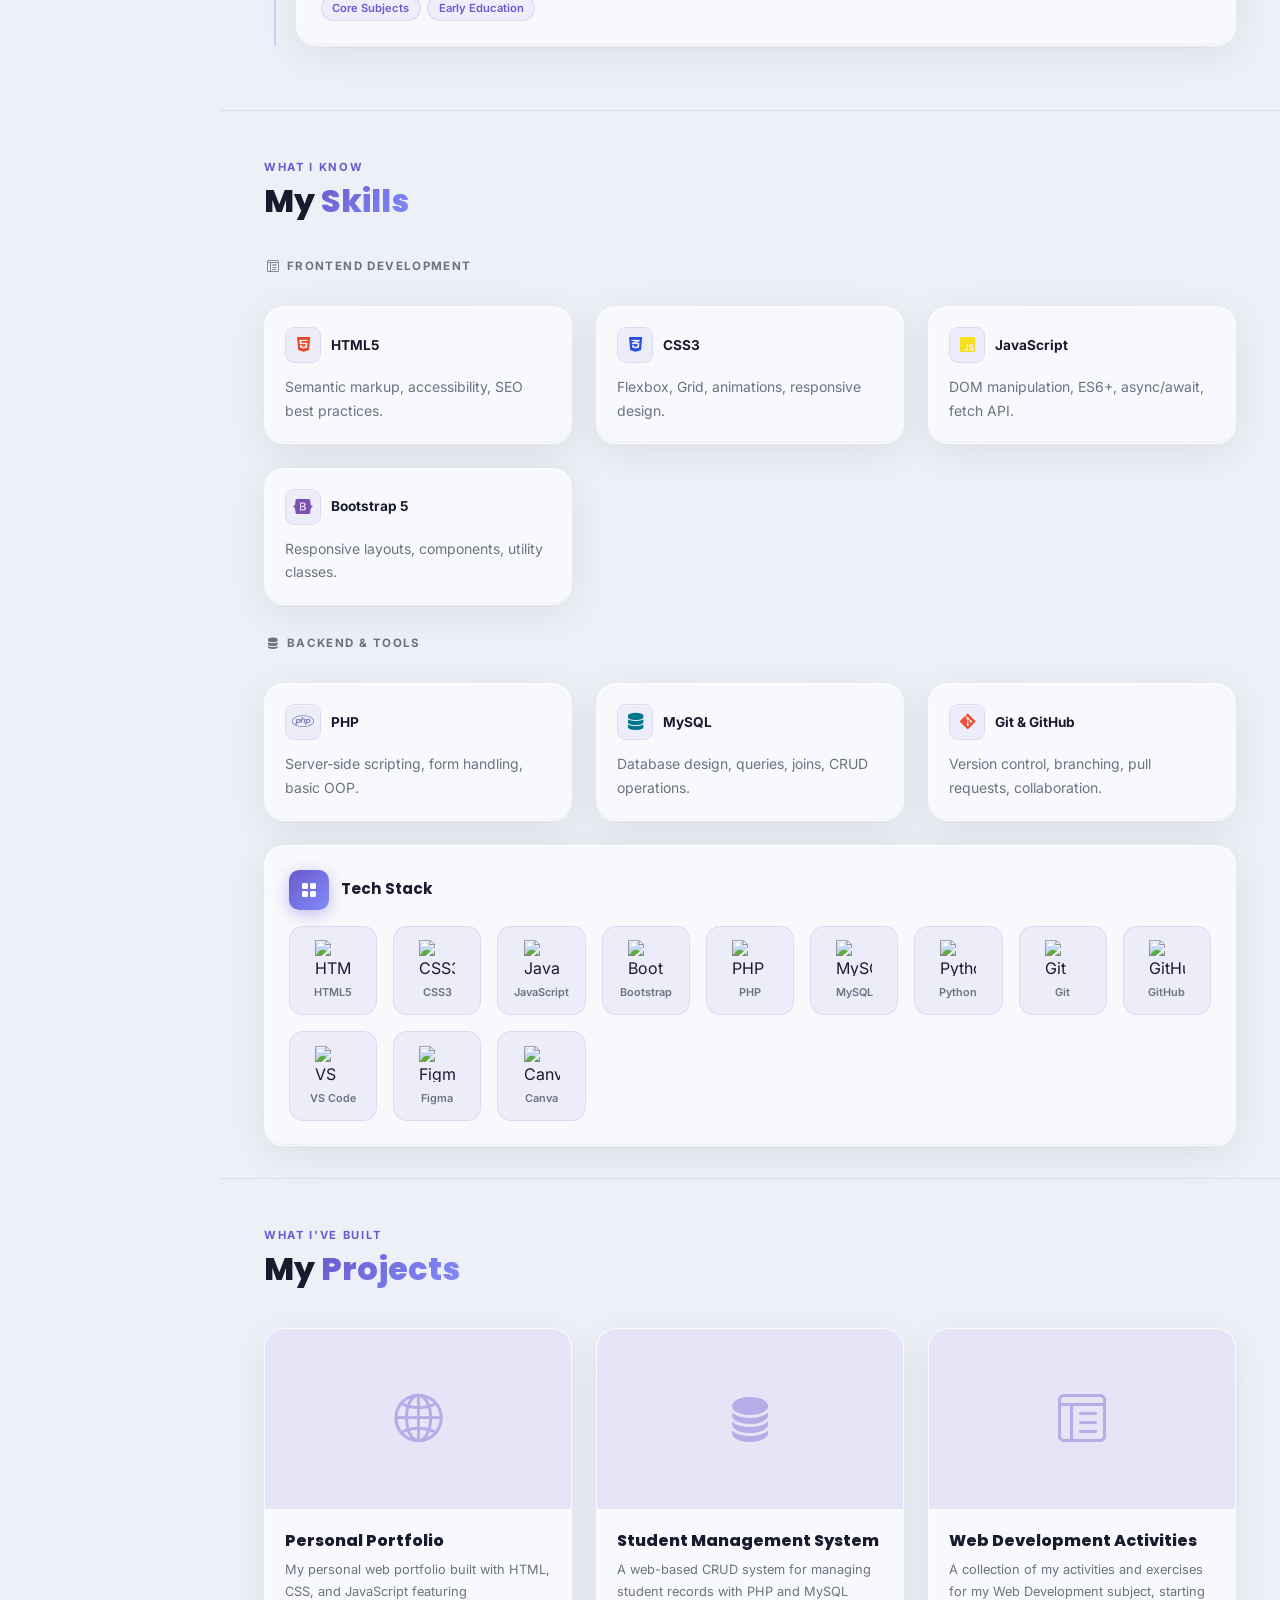
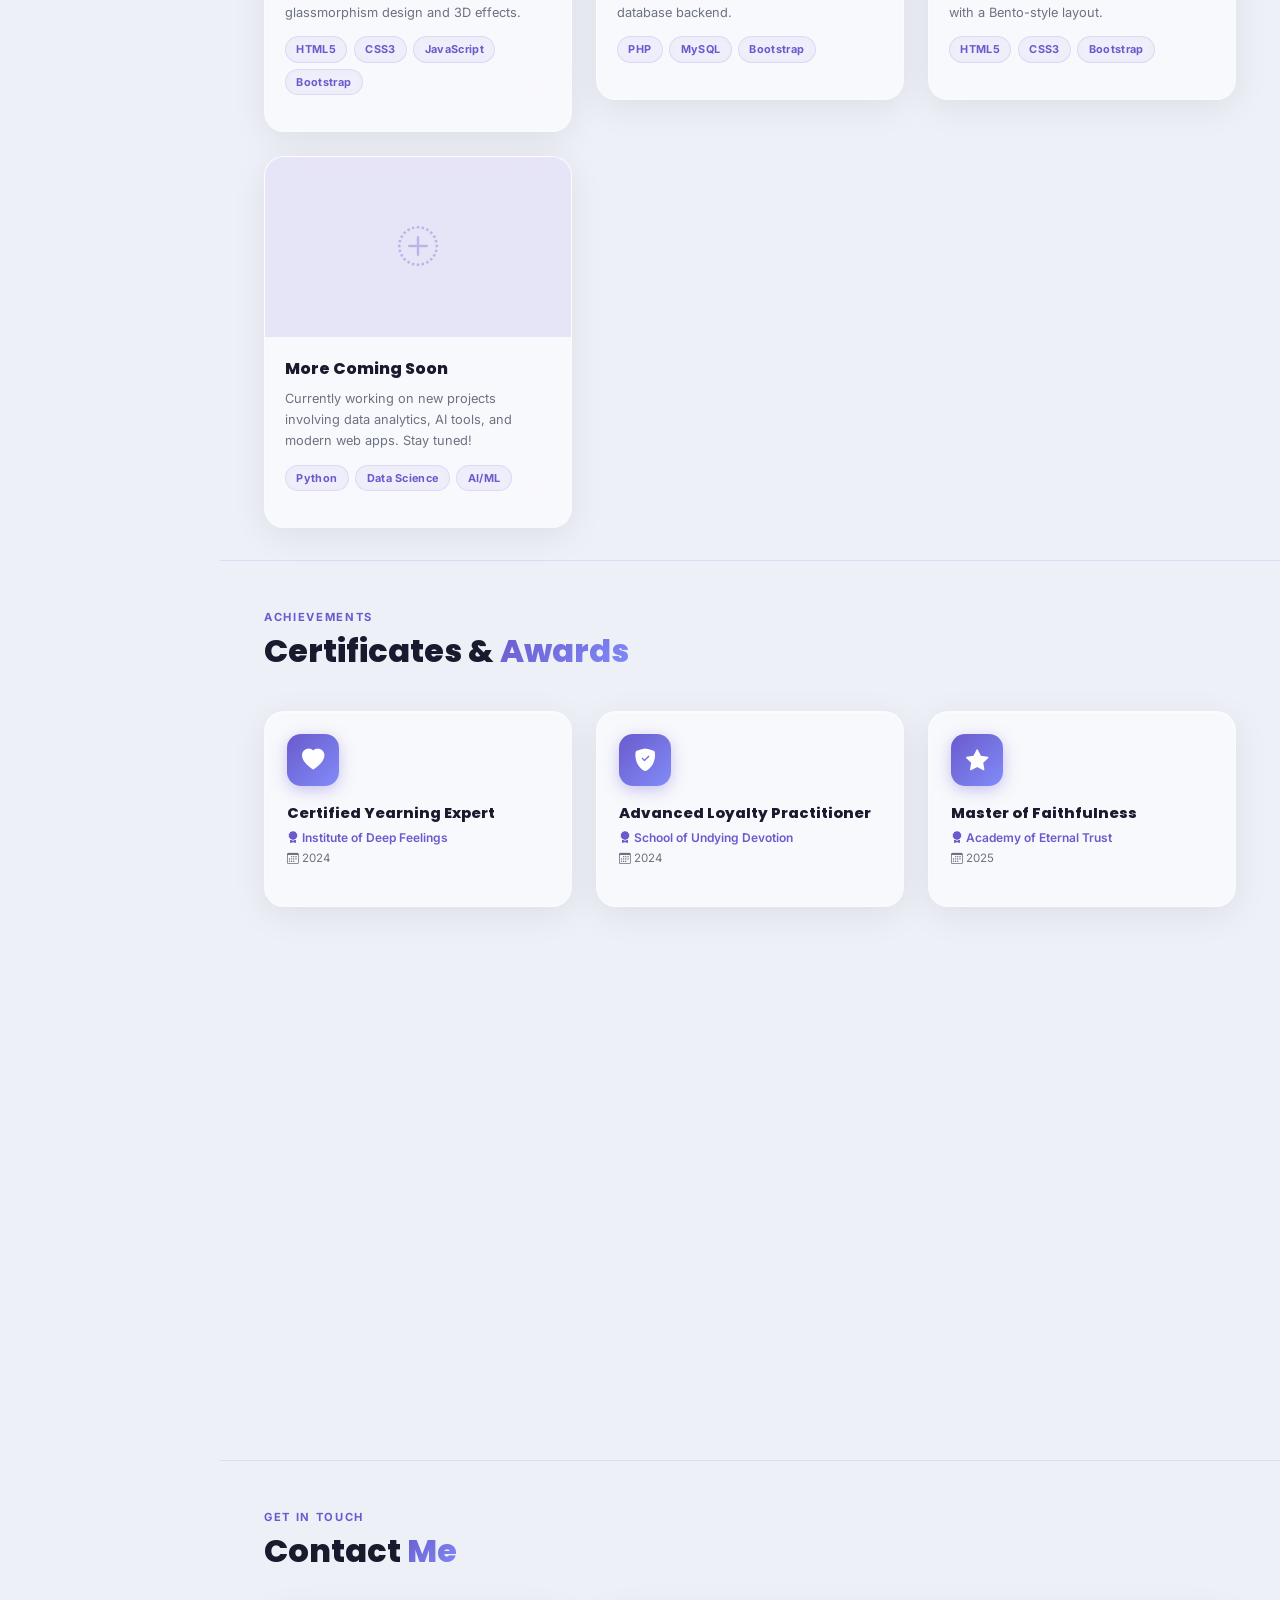
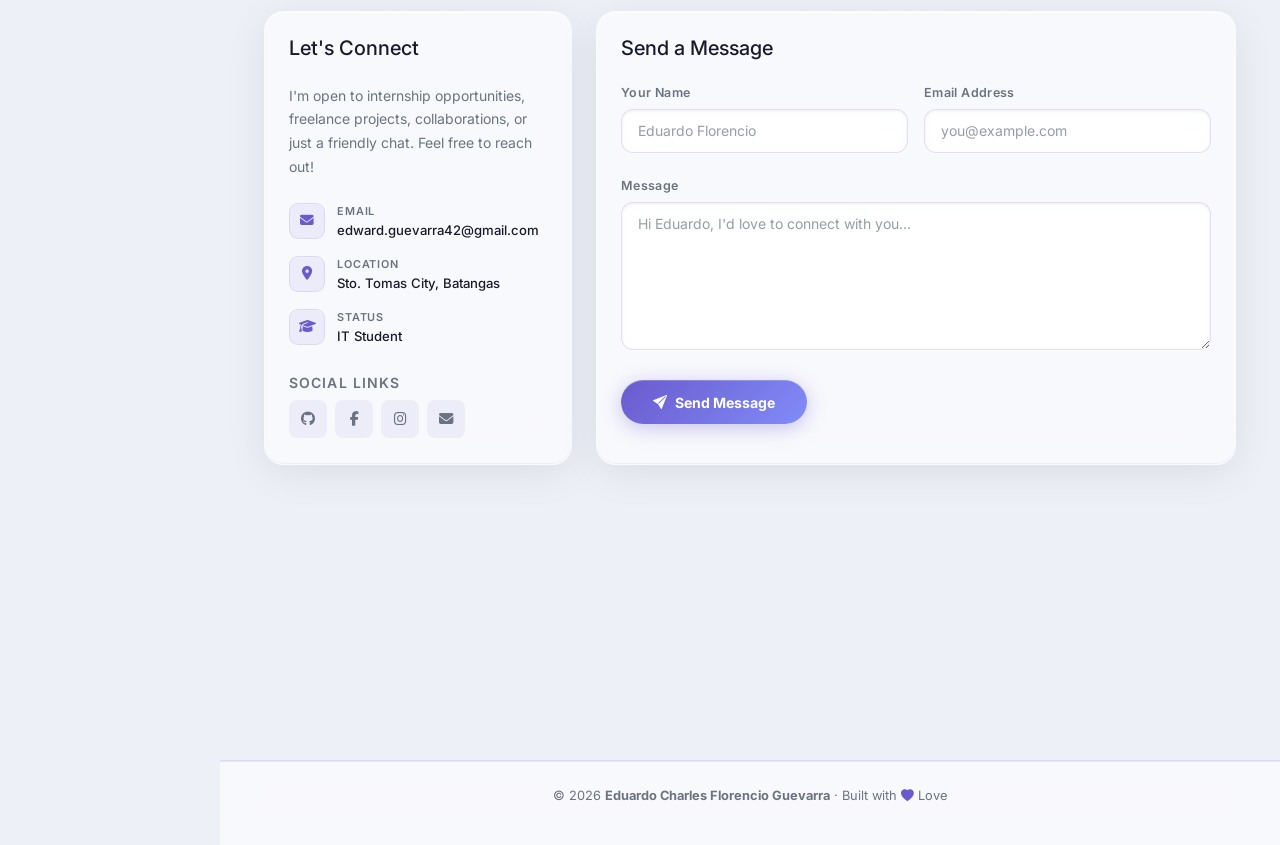
==== commit b08a00de: "Add Web Development Activities page and project card" ====
--- a/index.html
+++ b/index.html
@@ -605,6 +605,26 @@
           <div class="col-md-6 col-lg-4" data-aos="fade-up" data-aos-delay="160">
             <div class="project-grid-card">
               <div class="project-thumb">
+                <i class="bi bi-layout-text-window-reverse" style="color:var(--accent);opacity:.4"></i>
+                <div class="project-thumb-overlay">
+                  <a href="activities.html" class="project-thumb-btn" title="View Activities"><i class="bi bi-box-arrow-up-right"></i></a>
+                  <a href="https://github.com/eadweardly/web-development-activities" target="_blank" class="project-thumb-btn" title="GitHub"><i class="bi bi-github"></i></a>
+                </div>
+              </div>
+              <div class="project-grid-body">
+                <p class="project-grid-title" id="proj-4-title-el">Web Development Activities</p>
+                <p class="project-grid-desc" id="proj-4-desc-el">A collection of my activities and exercises for my Web Development subject, starting with a Bento-style layout.</p>
+                <div class="tech-badges">
+                  <span class="tech-badge">HTML5</span>
+                  <span class="tech-badge">CSS3</span>
+                  <span class="tech-badge">Bootstrap</span>
+                </div>
+              </div>
+            </div>
+          </div>
+          <div class="col-md-6 col-lg-4" data-aos="fade-up" data-aos-delay="240">
+            <div class="project-grid-card">
+              <div class="project-thumb">
                 <i class="bi bi-plus-circle-dotted" style="color:var(--accent);opacity:.35;font-size:2.5rem"></i>
               </div>
               <div class="project-grid-body">
--- a/style.css
+++ b/style.css
@@ -318,7 +318,10 @@
   transition: border-color .35s;
   position: relative;
 }
-.hero-section { padding-bottom: 2rem; }
+.hero-section {
+  min-height: unset;
+  padding-bottom: 2.5rem;
+}
 .section-header { margin-bottom: 2.5rem; }
 .section-eyebrow {
   font-size: .7rem;
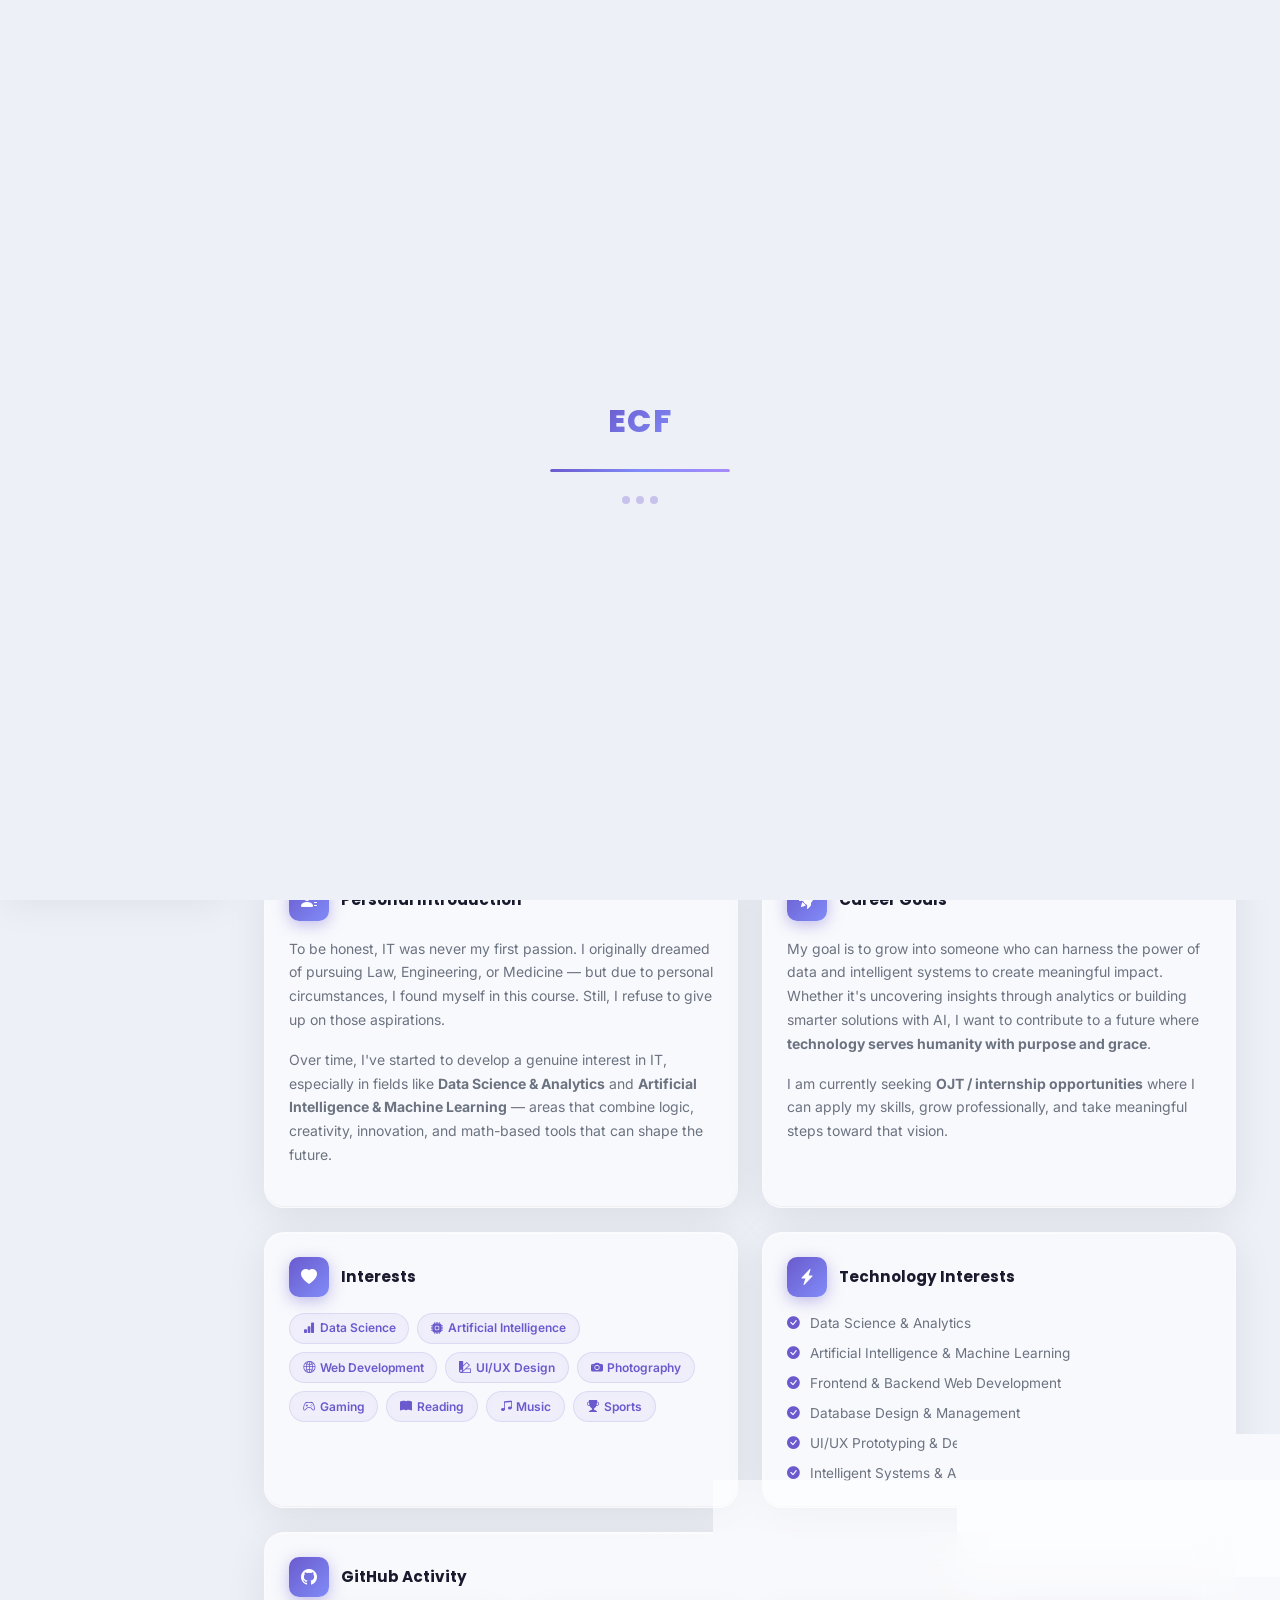
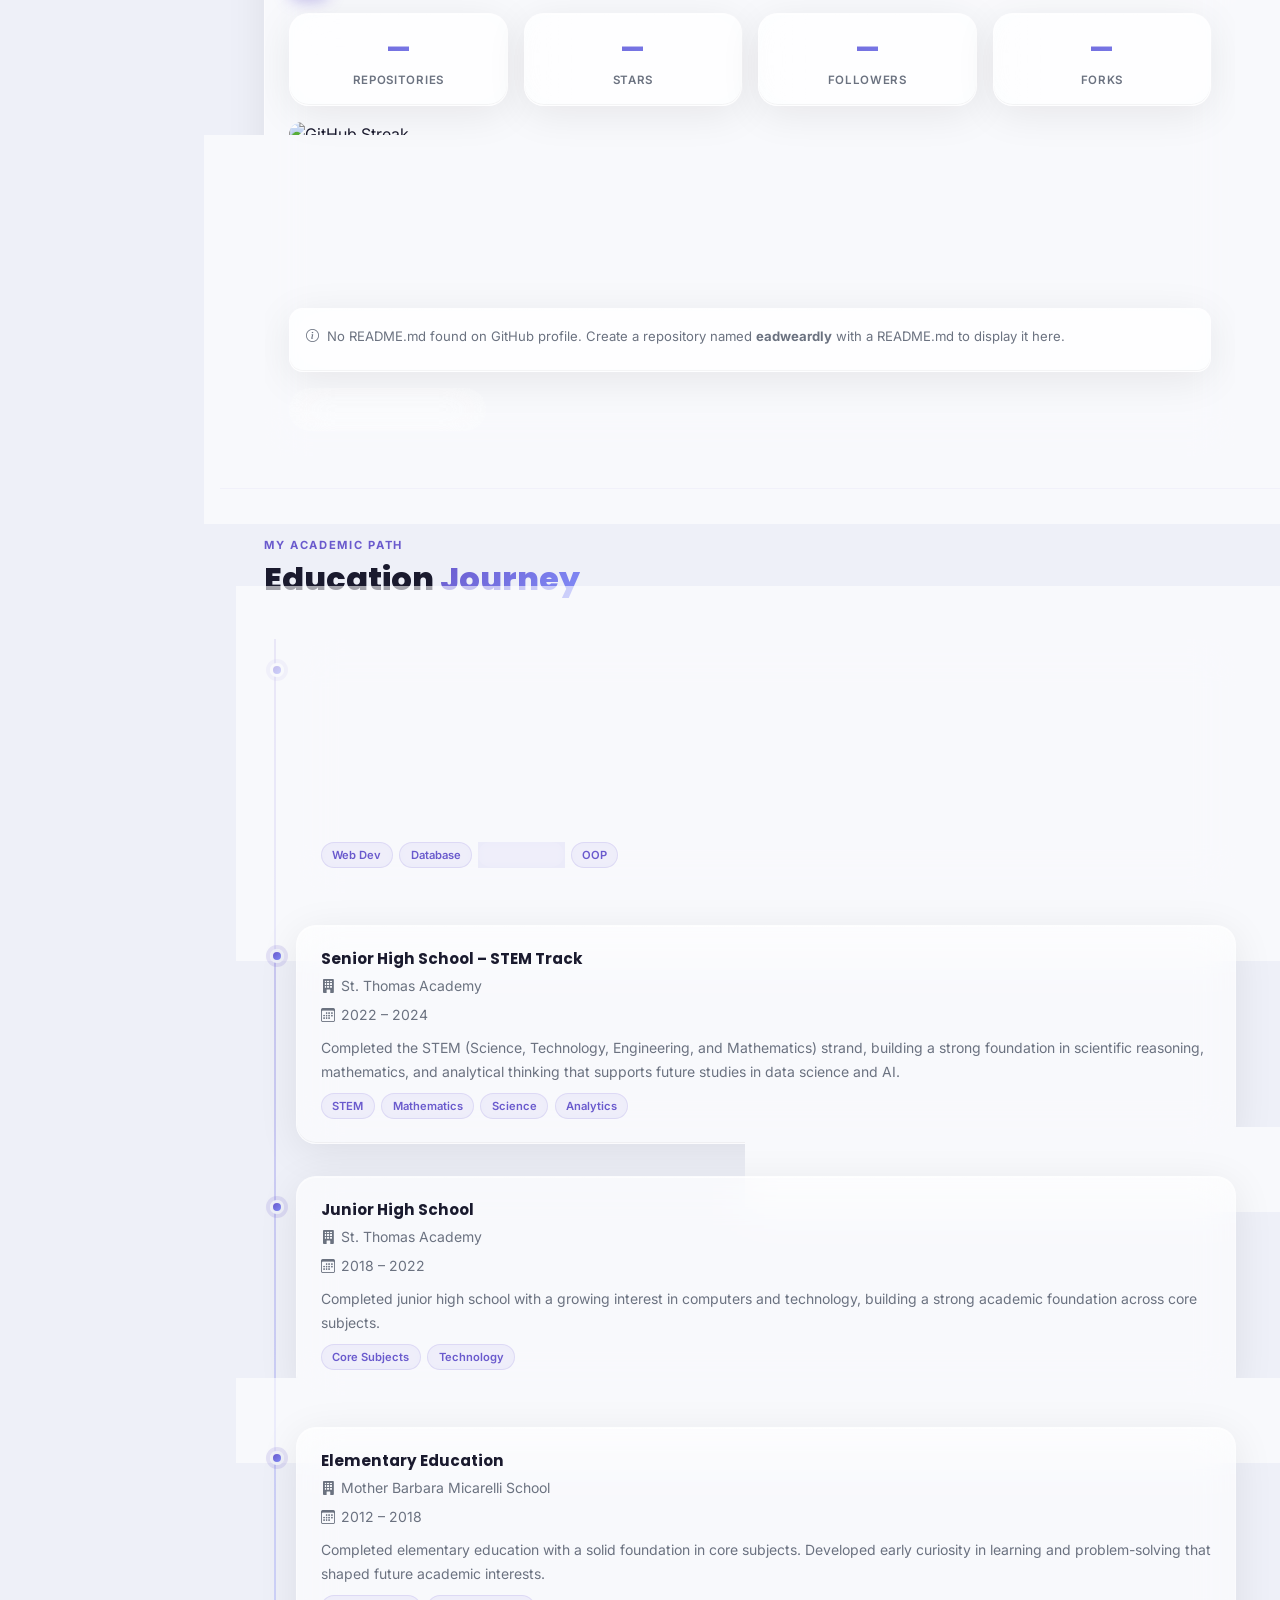
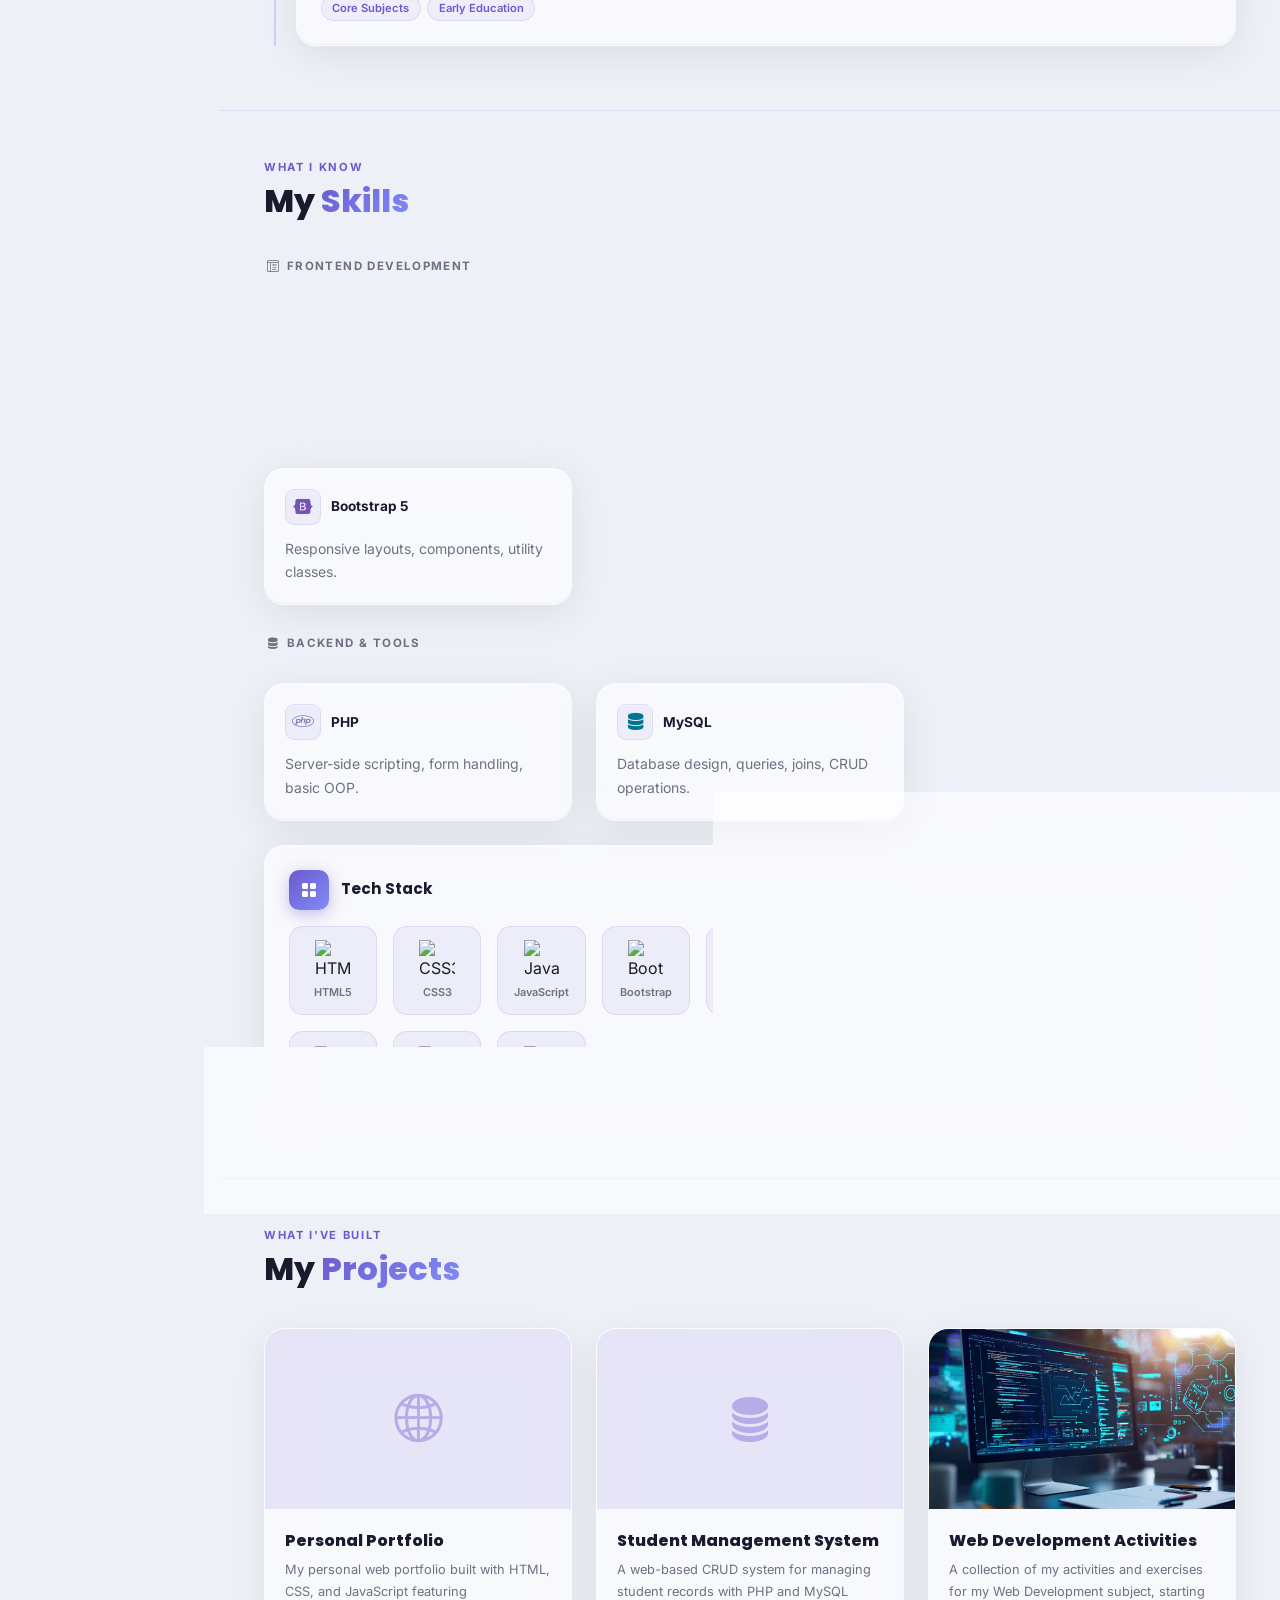
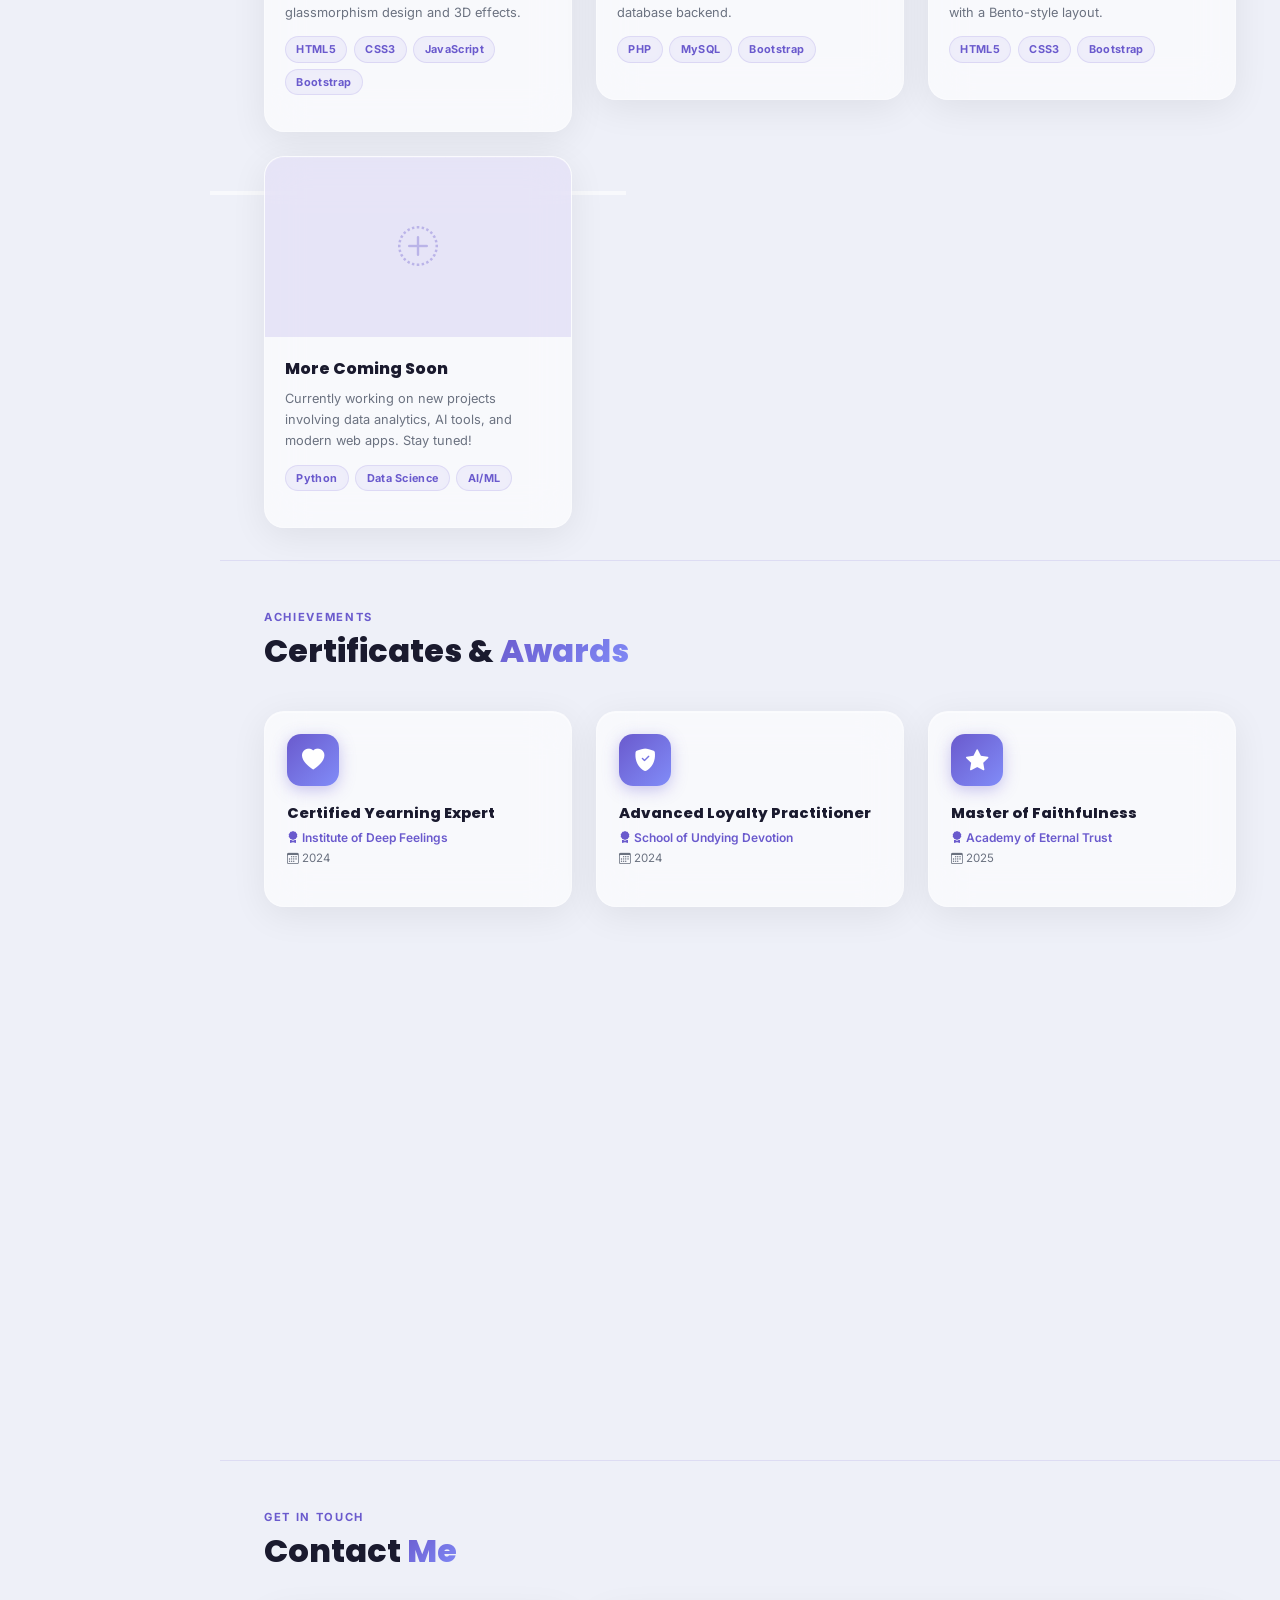
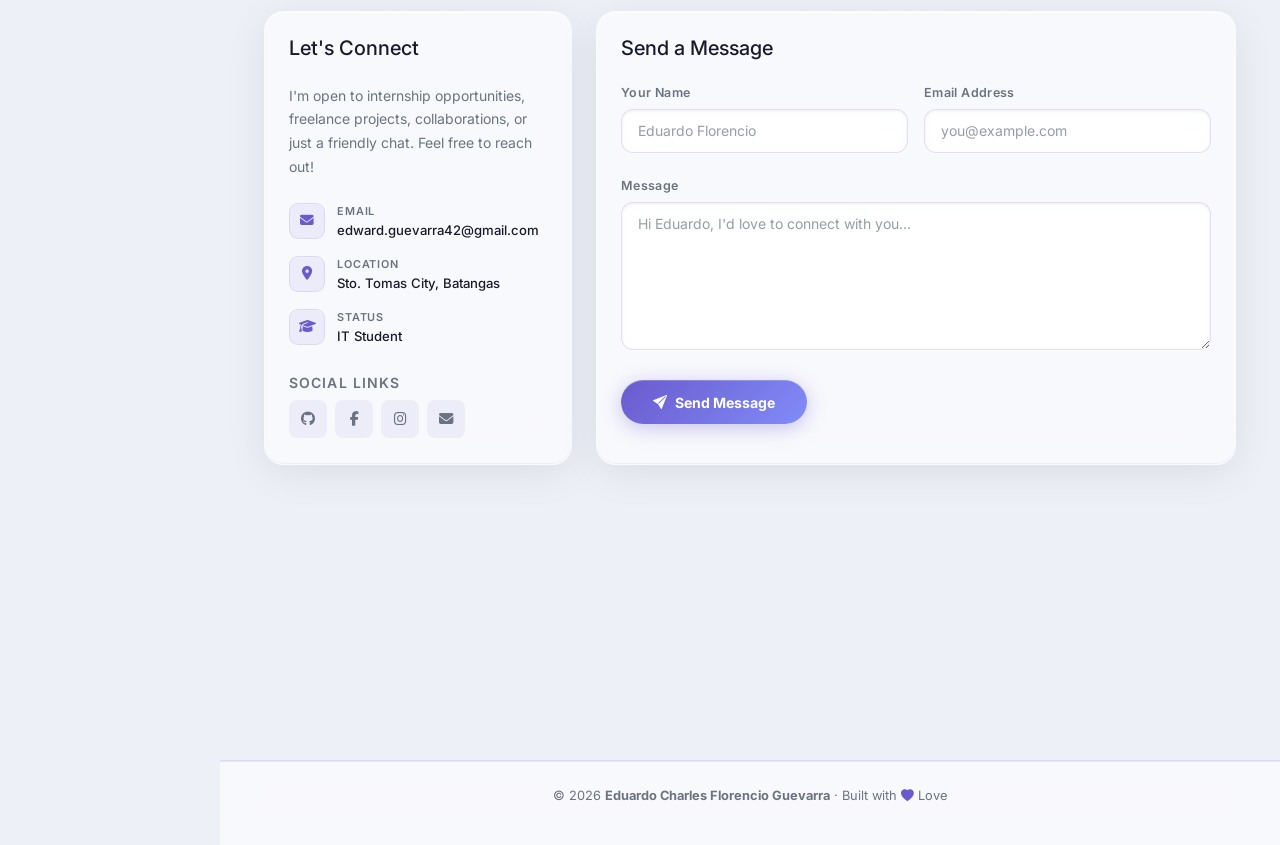
==== commit a5553477: "Add cover photo for Web Development Activities" ====
--- a/index.html
+++ b/index.html
@@ -605,7 +605,7 @@
           <div class="col-md-6 col-lg-4" data-aos="fade-up" data-aos-delay="160">
             <div class="project-grid-card">
               <div class="project-thumb">
-                <i class="bi bi-layout-text-window-reverse" style="color:var(--accent);opacity:.4"></i>
+                <img src="webdev-cover.png" alt="Web Development Activities cover" loading="lazy" style="width:100%;height:100%;object-fit:cover;display:block">
                 <div class="project-thumb-overlay">
                   <a href="activities.html" class="project-thumb-btn" title="View Activities"><i class="bi bi-box-arrow-up-right"></i></a>
                   <a href="https://github.com/eadweardly/web-development-activities" target="_blank" class="project-thumb-btn" title="GitHub"><i class="bi bi-github"></i></a>
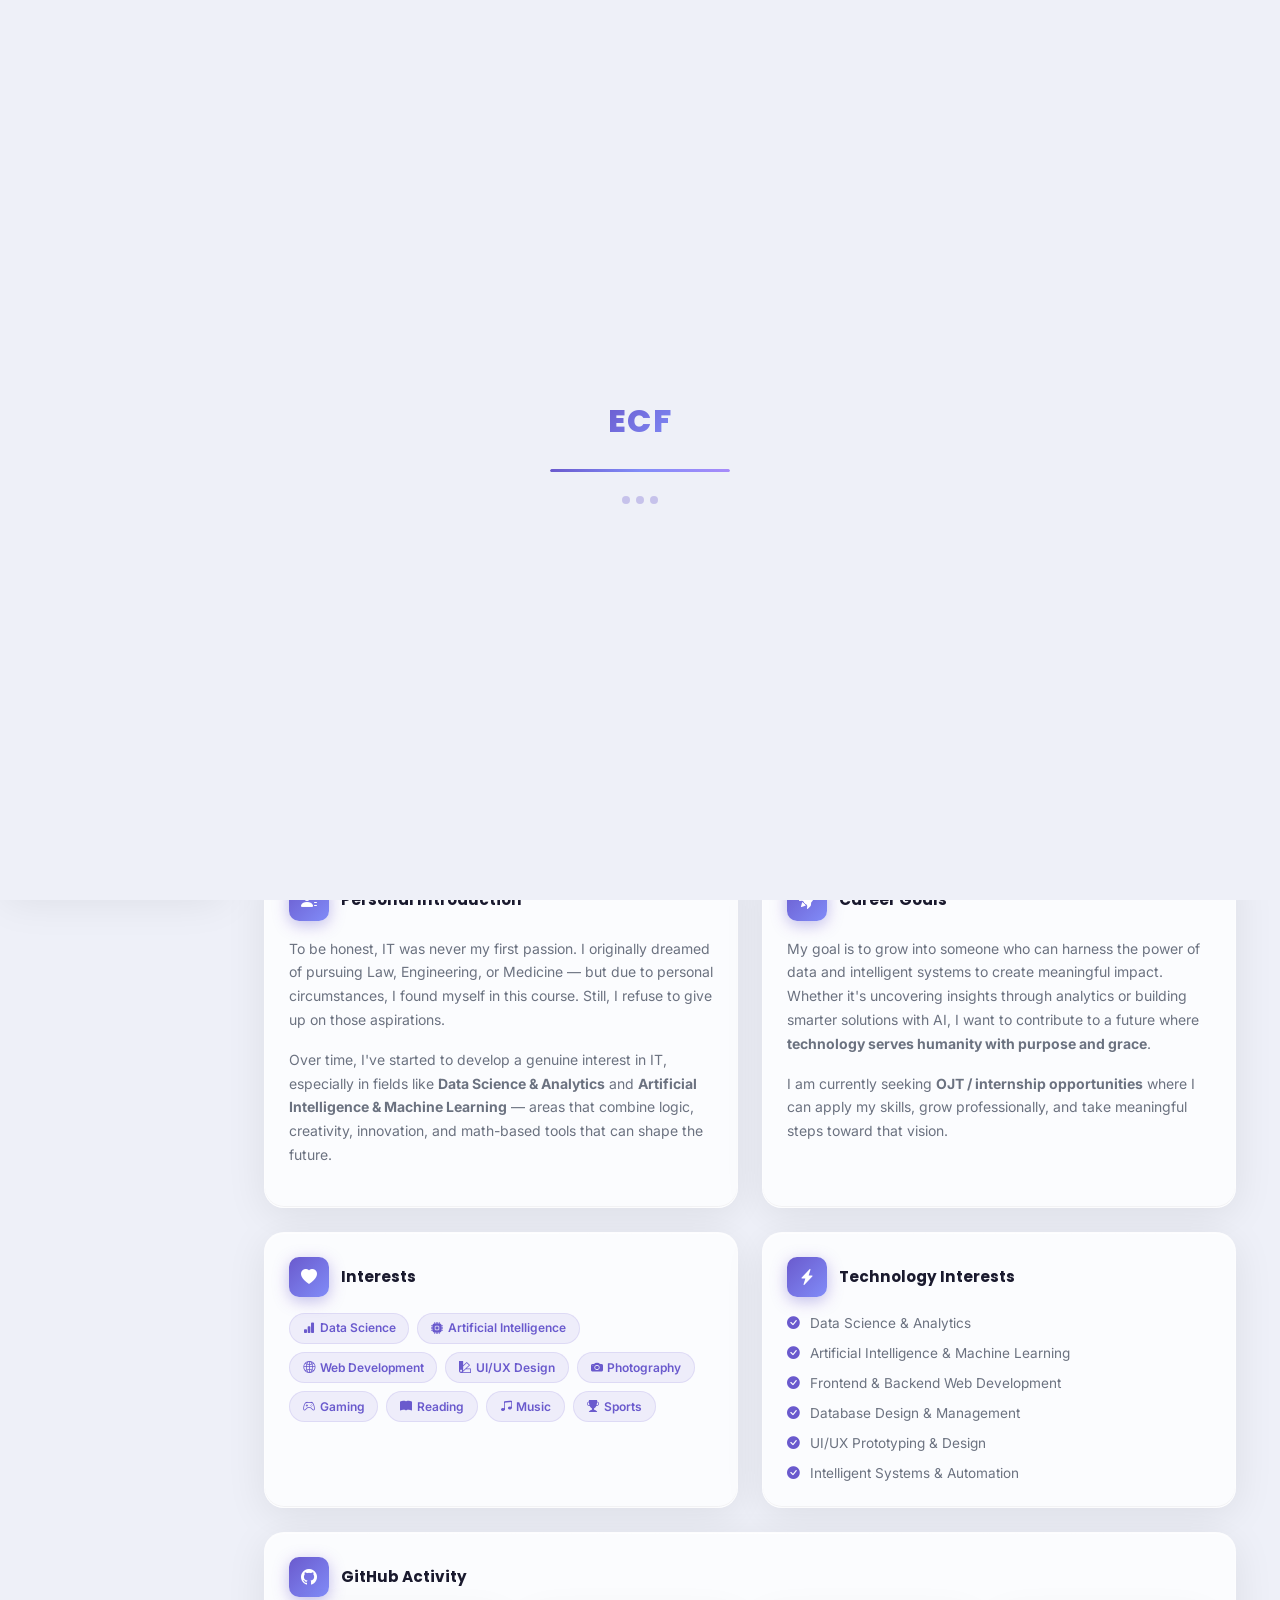
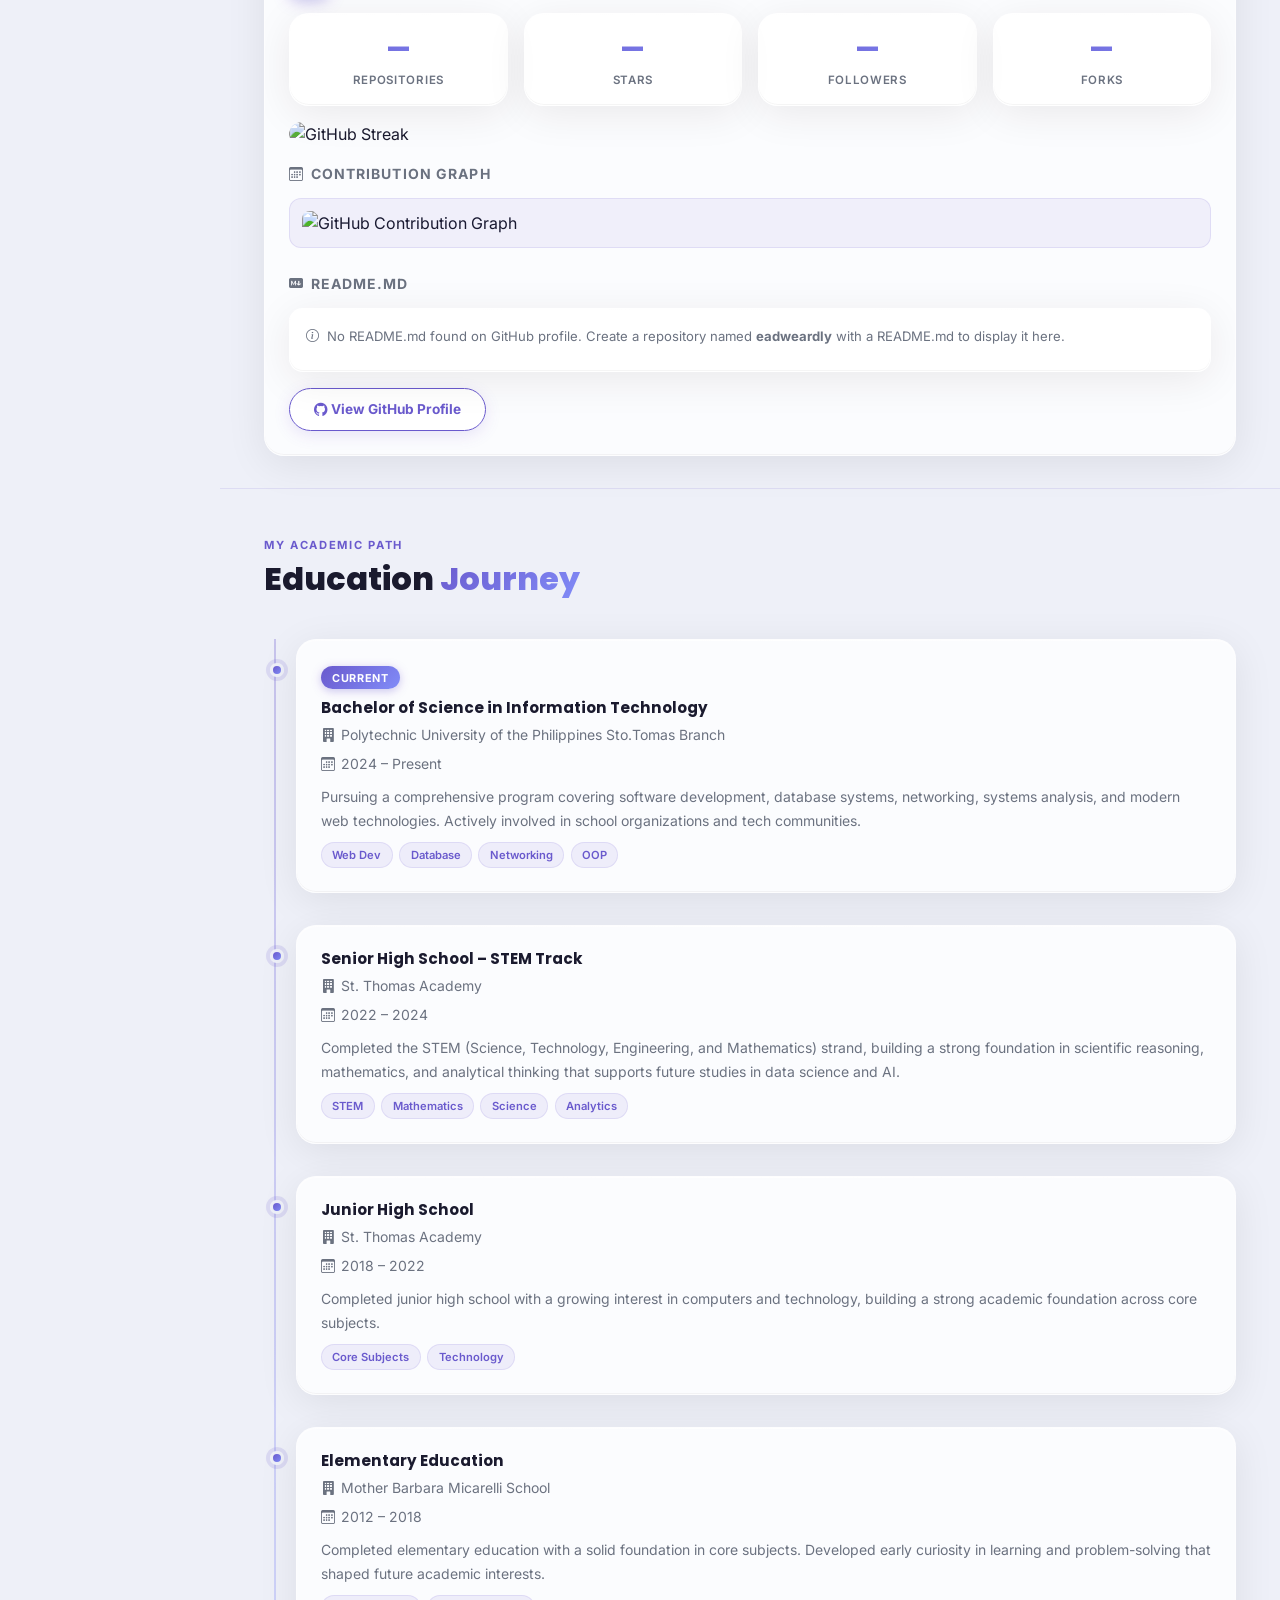
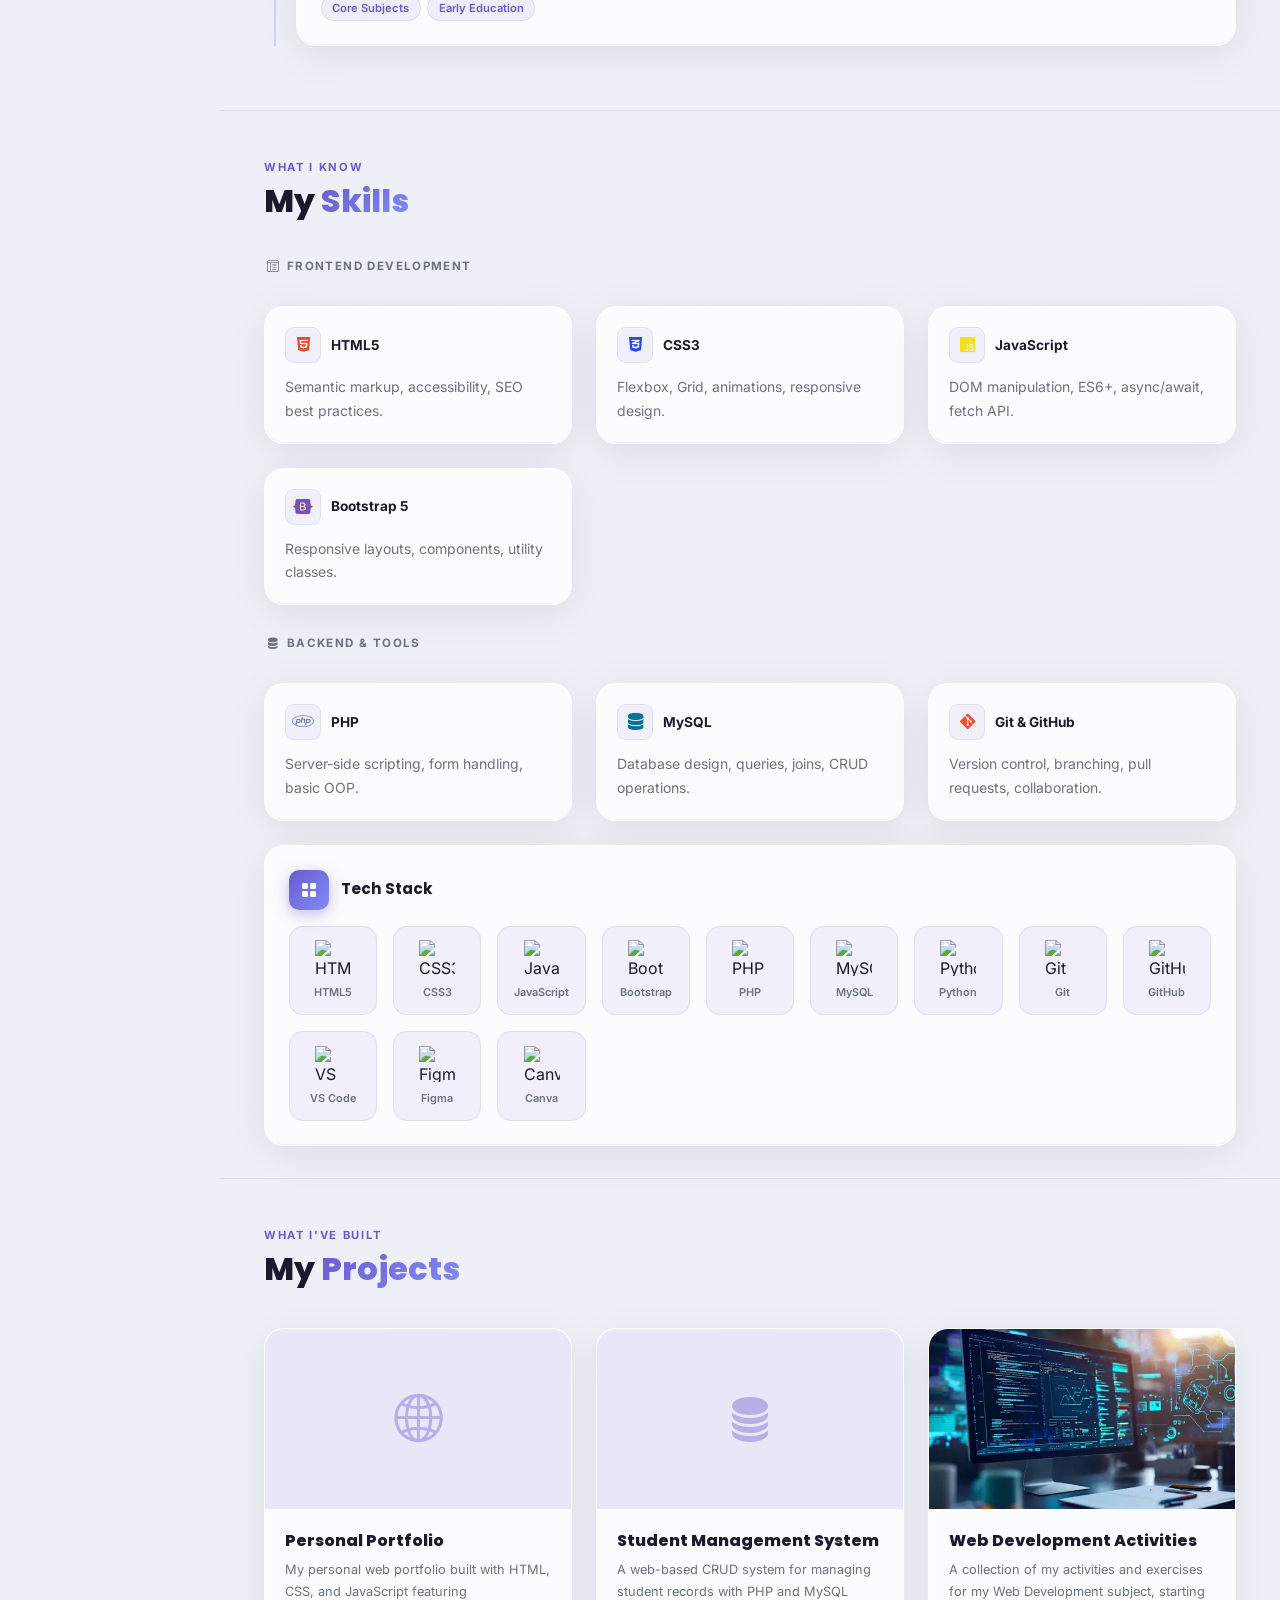
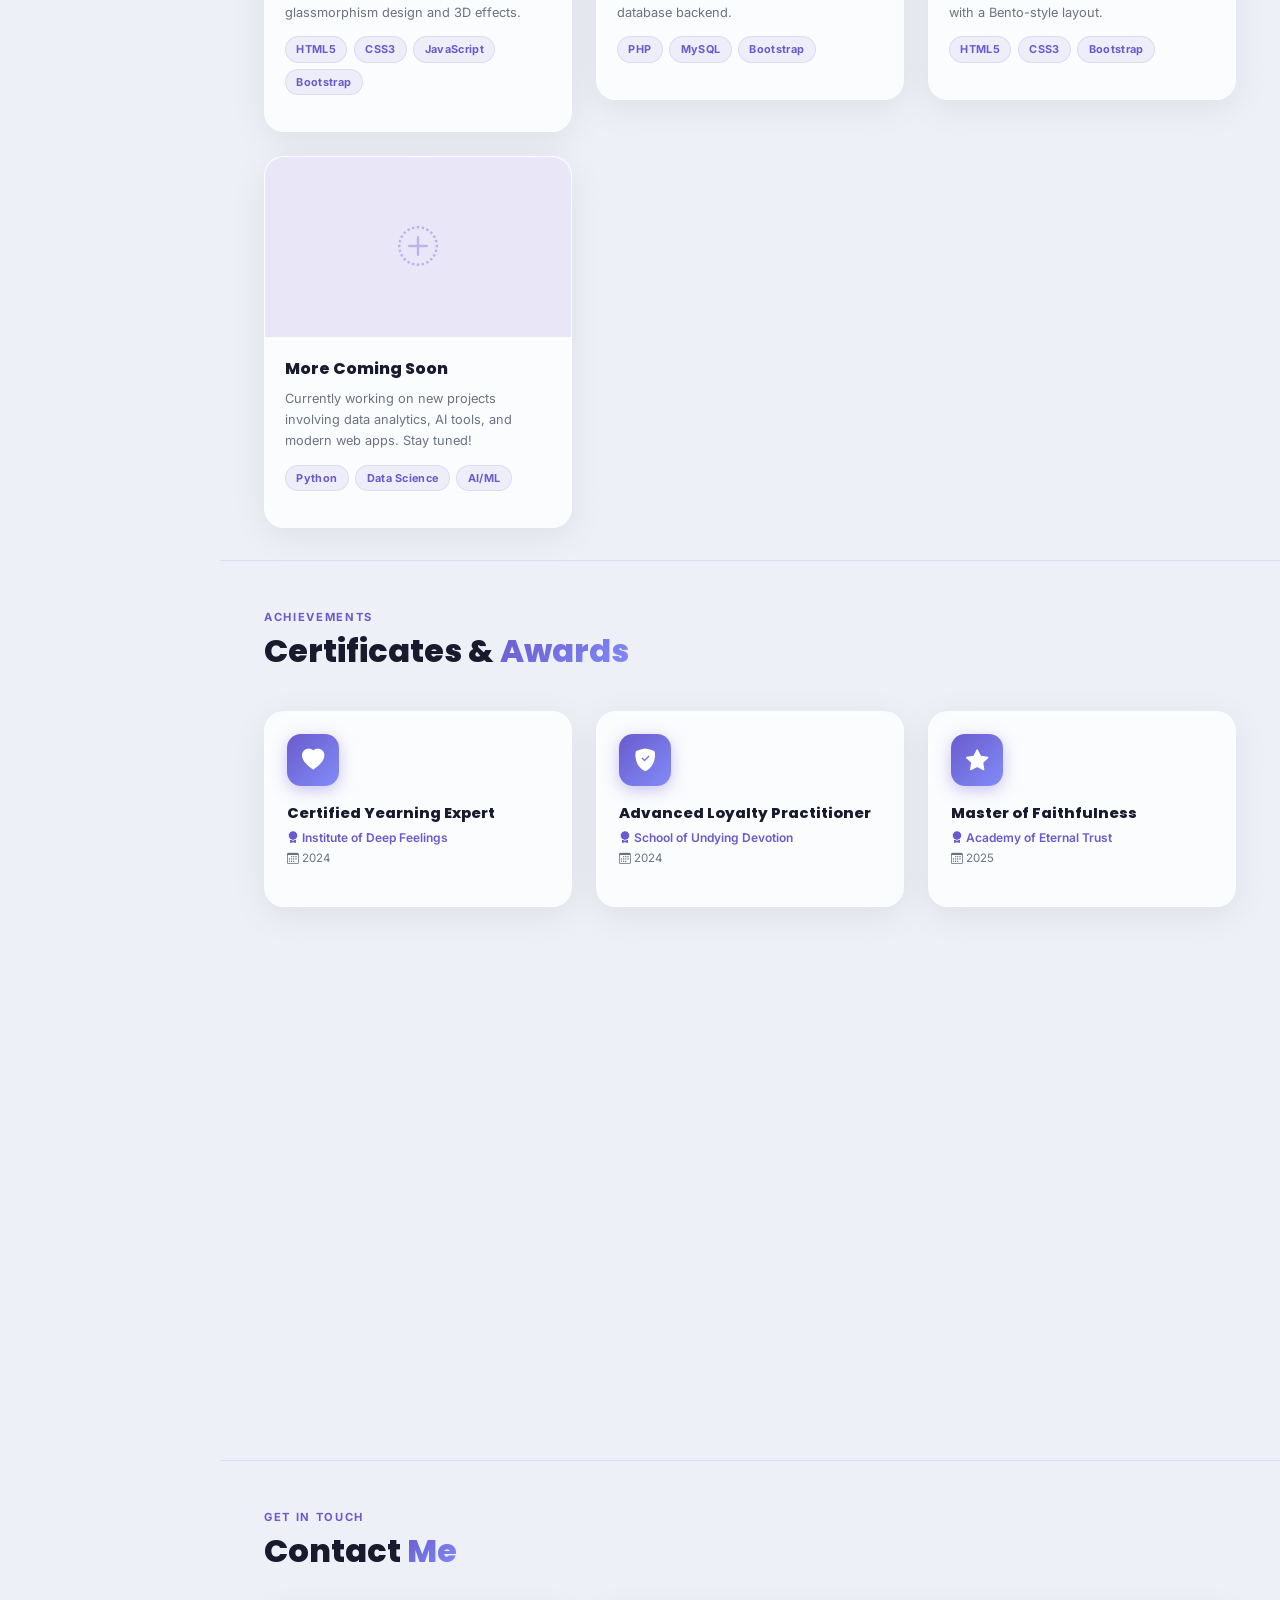
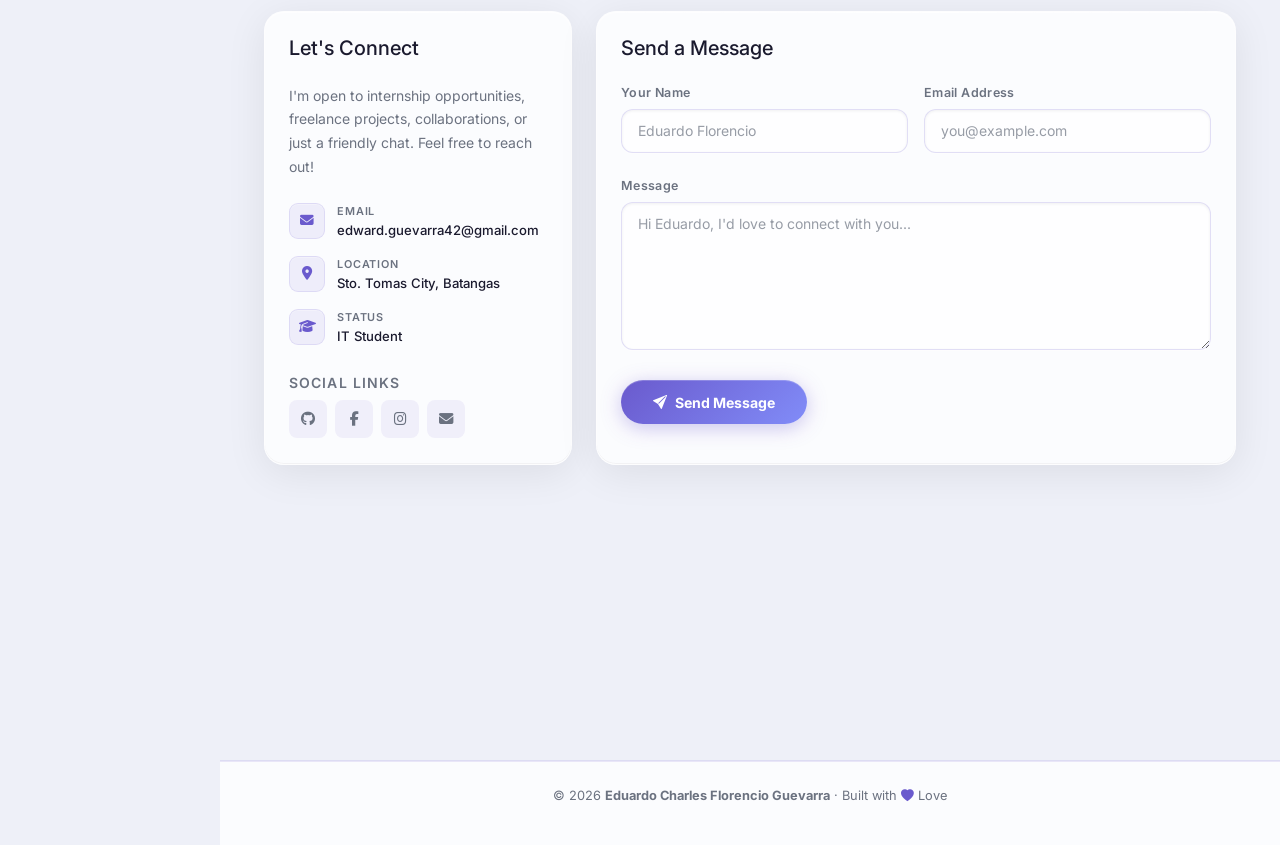
==== commit 88ce06dc: "Improve performance: remove heavy blur effects, optimize particles/cursor/scroll, compress cover ima" ====
--- a/index.html
+++ b/index.html
@@ -4,9 +4,15 @@
   <meta charset="UTF-8" />
   <meta name="viewport" content="width=device-width, initial-scale=1.0" />
   <title>Eduardo Charles Florencio | IT Student & Aspiring Developer</title>
+  <link rel="preconnect" href="https://cdn.jsdelivr.net" crossorigin />
+  <link rel="preconnect" href="https://cdnjs.cloudflare.com" crossorigin />
+  <link rel="preconnect" href="https://fonts.googleapis.com" />
+  <link rel="preconnect" href="https://fonts.gstatic.com" crossorigin />
   <link href="https://cdn.jsdelivr.net/npm/bootstrap@5.3.3/dist/css/bootstrap.min.css" rel="stylesheet" />
-  <link href="https://cdn.jsdelivr.net/npm/bootstrap-icons@1.11.3/font/bootstrap-icons.min.css" rel="stylesheet" />
-  <link href="https://cdnjs.cloudflare.com/ajax/libs/font-awesome/6.5.2/css/all.min.css" rel="stylesheet" />
+  <link href="https://cdn.jsdelivr.net/npm/bootstrap-icons@1.11.3/font/bootstrap-icons.min.css" rel="stylesheet" media="print" onload="this.media='all'" />
+  <noscript><link href="https://cdn.jsdelivr.net/npm/bootstrap-icons@1.11.3/font/bootstrap-icons.min.css" rel="stylesheet" /></noscript>
+  <link href="https://cdnjs.cloudflare.com/ajax/libs/font-awesome/6.5.2/css/all.min.css" rel="stylesheet" media="print" onload="this.media='all'" />
+  <noscript><link href="https://cdnjs.cloudflare.com/ajax/libs/font-awesome/6.5.2/css/all.min.css" rel="stylesheet" /></noscript>
   <link href="https://cdnjs.cloudflare.com/ajax/libs/aos/2.3.4/aos.css" rel="stylesheet" />
   <link href="https://fonts.googleapis.com/css2?family=Inter:wght@300;400;500;600;700;800&family=Poppins:wght@600;700;800&display=swap" rel="stylesheet" />
   <link rel="icon" type="image/svg+xml" href="favicon.svg" />
@@ -501,51 +507,51 @@
               </div>
               <div class="tech-logo-grid">
                 <div class="tech-logo-item">
-                  <img src="https://cdn.jsdelivr.net/gh/devicons/devicon/icons/html5/html5-original.svg" alt="HTML5" />
+                  <img loading="lazy" decoding="async" src="https://cdn.jsdelivr.net/gh/devicons/devicon/icons/html5/html5-original.svg" alt="HTML5" />
                   <span>HTML5</span>
                 </div>
                 <div class="tech-logo-item">
-                  <img src="https://cdn.jsdelivr.net/gh/devicons/devicon/icons/css3/css3-original.svg" alt="CSS3" />
+                  <img loading="lazy" decoding="async" src="https://cdn.jsdelivr.net/gh/devicons/devicon/icons/css3/css3-original.svg" alt="CSS3" />
                   <span>CSS3</span>
                 </div>
                 <div class="tech-logo-item">
-                  <img src="https://cdn.jsdelivr.net/gh/devicons/devicon/icons/javascript/javascript-original.svg" alt="JavaScript" />
+                  <img loading="lazy" decoding="async" src="https://cdn.jsdelivr.net/gh/devicons/devicon/icons/javascript/javascript-original.svg" alt="JavaScript" />
                   <span>JavaScript</span>
                 </div>
                 <div class="tech-logo-item">
-                  <img src="https://cdn.jsdelivr.net/gh/devicons/devicon/icons/bootstrap/bootstrap-original.svg" alt="Bootstrap" />
+                  <img loading="lazy" decoding="async" src="https://cdn.jsdelivr.net/gh/devicons/devicon/icons/bootstrap/bootstrap-original.svg" alt="Bootstrap" />
                   <span>Bootstrap</span>
                 </div>
                 <div class="tech-logo-item">
-                  <img src="https://cdn.jsdelivr.net/gh/devicons/devicon/icons/php/php-original.svg" alt="PHP" />
+                  <img loading="lazy" decoding="async" src="https://cdn.jsdelivr.net/gh/devicons/devicon/icons/php/php-original.svg" alt="PHP" />
                   <span>PHP</span>
                 </div>
                 <div class="tech-logo-item">
-                  <img src="https://cdn.jsdelivr.net/gh/devicons/devicon/icons/mysql/mysql-original.svg" alt="MySQL" />
+                  <img loading="lazy" decoding="async" src="https://cdn.jsdelivr.net/gh/devicons/devicon/icons/mysql/mysql-original.svg" alt="MySQL" />
                   <span>MySQL</span>
                 </div>
                 <div class="tech-logo-item">
-                  <img src="https://cdn.jsdelivr.net/gh/devicons/devicon/icons/python/python-original.svg" alt="Python" />
+                  <img loading="lazy" decoding="async" src="https://cdn.jsdelivr.net/gh/devicons/devicon/icons/python/python-original.svg" alt="Python" />
                   <span>Python</span>
                 </div>
                 <div class="tech-logo-item">
-                  <img src="https://cdn.jsdelivr.net/gh/devicons/devicon/icons/git/git-original.svg" alt="Git" />
+                  <img loading="lazy" decoding="async" src="https://cdn.jsdelivr.net/gh/devicons/devicon/icons/git/git-original.svg" alt="Git" />
                   <span>Git</span>
                 </div>
                 <div class="tech-logo-item">
-                  <img src="https://cdn.jsdelivr.net/gh/devicons/devicon/icons/github/github-original.svg" alt="GitHub" class="github-logo-icon" />
+                  <img loading="lazy" decoding="async" src="https://cdn.jsdelivr.net/gh/devicons/devicon/icons/github/github-original.svg" alt="GitHub" class="github-logo-icon" />
                   <span>GitHub</span>
                 </div>
                 <div class="tech-logo-item">
-                  <img src="https://cdn.jsdelivr.net/gh/devicons/devicon/icons/vscode/vscode-original.svg" alt="VS Code" />
+                  <img loading="lazy" decoding="async" src="https://cdn.jsdelivr.net/gh/devicons/devicon/icons/vscode/vscode-original.svg" alt="VS Code" />
                   <span>VS Code</span>
                 </div>
                 <div class="tech-logo-item">
-                  <img src="https://cdn.jsdelivr.net/gh/devicons/devicon/icons/figma/figma-original.svg" alt="Figma" />
+                  <img loading="lazy" decoding="async" src="https://cdn.jsdelivr.net/gh/devicons/devicon/icons/figma/figma-original.svg" alt="Figma" />
                   <span>Figma</span>
                 </div>
                 <div class="tech-logo-item">
-                  <img src="https://cdn.jsdelivr.net/gh/devicons/devicon/icons/canva/canva-original.svg" alt="Canva" />
+                  <img loading="lazy" decoding="async" src="https://cdn.jsdelivr.net/gh/devicons/devicon/icons/canva/canva-original.svg" alt="Canva" />
                   <span>Canva</span>
                 </div>
               </div>
@@ -605,7 +611,7 @@
           <div class="col-md-6 col-lg-4" data-aos="fade-up" data-aos-delay="160">
             <div class="project-grid-card">
               <div class="project-thumb">
-                <img src="webdev-cover.png" alt="Web Development Activities cover" loading="lazy" style="width:100%;height:100%;object-fit:cover;display:block">
+                <img src="webdev-cover.webp" width="547" height="365" alt="Web Development Activities cover" loading="lazy" decoding="async" style="width:100%;height:100%;object-fit:cover;display:block">
                 <div class="project-thumb-overlay">
                   <a href="activities.html" class="project-thumb-btn" title="View Activities"><i class="bi bi-box-arrow-up-right"></i></a>
                   <a href="https://github.com/eadweardly/web-development-activities" target="_blank" class="project-thumb-btn" title="GitHub"><i class="bi bi-github"></i></a>
--- a/style.css
+++ b/style.css
@@ -2,7 +2,7 @@
   --bg:            #eef0f8;
   --bg-section:    #eef0f8;
   --sidebar-bg:    rgba(255,255,255,0.72);
-  --card-bg:       rgba(255,255,255,0.60);
+  --card-bg:       rgba(255,255,255,0.78);
   --card-border:   rgba(106,90,205,0.13);
   --card-shadow:   0 8px 40px rgba(106,90,205,0.10);
   --text:          #1a1a2e;
@@ -22,14 +22,14 @@
   --badge-bg:      rgba(106,90,205,0.09);
   --badge-fg:      #6a5acd;
   --blur:          blur(20px);
-  --blur-heavy:    blur(32px);
+  --blur-heavy:    blur(14px);
   --noise: url("data:image/svg+xml,%3Csvg xmlns='http://www.w3.org/2000/svg' width='300' height='300'%3E%3Cfilter id='n'%3E%3CfeTurbulence type='fractalNoise' baseFrequency='0.75' numOctaves='4' stitchTiles='stitch'/%3E%3C/filter%3E%3Crect width='300' height='300' filter='url(%23n)' opacity='0.03'/%3E%3C/svg%3E");
 }
 [data-theme="dark"] {
   --bg:            #080b18;
   --bg-section:    #080b18;
   --sidebar-bg:    rgba(14,17,38,0.82);
-  --card-bg:       rgba(20,24,60,0.55);
+  --card-bg:       rgba(20,24,60,0.72);
   --card-border:   rgba(129,140,248,0.18);
   --card-shadow:   0 8px 48px rgba(106,90,205,0.18);
   --text:          #e2e8f0;
@@ -64,7 +64,6 @@
   content: '';
   position: fixed;
   border-radius: 50%;
-  filter: blur(80px);
   z-index: 0;
   pointer-events: none;
   transition: opacity .4s;
@@ -237,13 +236,11 @@
 .sidebar-nav .nav-link:hover {
   background: var(--nav-hover-bg);
   color: var(--accent);
-  backdrop-filter: blur(8px);
 }
 .sidebar-nav .nav-link.active {
   background: var(--nav-active-bg);
   color: var(--nav-active-fg);
   font-weight: 600;
-  backdrop-filter: blur(8px);
   box-shadow: inset 0 1px 0 rgba(255,255,255,0.15);
 }
 
@@ -498,8 +495,6 @@
   border-radius: 14px;
   background: var(--card-bg);
   border: 1px solid rgba(255,255,255,0.35);
-  backdrop-filter: var(--blur);
-  -webkit-backdrop-filter: var(--blur);
   display: flex; align-items: center; justify-content: center;
   font-size: 1.3rem;
   color: var(--accent);
@@ -539,9 +534,7 @@
   border: 1px solid rgba(255,255,255,0.35);
   text-decoration: none;
   color: var(--text);
-  transition: all .3s;
-  backdrop-filter: var(--blur);
-  -webkit-backdrop-filter: var(--blur);
+  transition: transform .3s, box-shadow .3s, border-color .3s, background-color .3s, color .3s, opacity .3s;
   box-shadow: 0 4px 24px rgba(0,0,0,0.06), inset 0 1px 0 rgba(255,255,255,0.4);
   position: relative;
   overflow: hidden;
@@ -577,13 +570,11 @@
   border: 1px solid rgba(255,255,255,0.32);
   border-radius: 20px;
   padding: 1.5rem;
-  backdrop-filter: var(--blur);
-  -webkit-backdrop-filter: var(--blur);
   box-shadow:
     0 8px 40px rgba(0,0,0,0.08),
     inset 0 1px 0 rgba(255,255,255,0.5),
     inset 0 -1px 0 rgba(0,0,0,0.04);
-  transition: all .3s;
+  transition: transform .3s, box-shadow .3s, border-color .3s, background-color .3s, color .3s, opacity .3s;
   position: relative;
   overflow: hidden;
 }
@@ -654,7 +645,6 @@
   font-weight: 600;
   border: 1px solid var(--card-border);
   transition: all .2s;
-  backdrop-filter: blur(4px);
 }
 .interest-tag:hover {
   background: var(--accent);
@@ -734,7 +724,6 @@
   background: var(--badge-bg);
   color: var(--badge-fg);
   border: 1px solid var(--card-border);
-  backdrop-filter: blur(4px);
 }
 
 .skill-category-label {
@@ -832,7 +821,6 @@
   color: var(--badge-fg);
   border: 1px solid var(--card-border);
   letter-spacing: .03em;
-  backdrop-filter: blur(4px);
 }
 .project-links { display: flex; gap: .6rem; flex-wrap: wrap; }
 .btn-project {
@@ -846,7 +834,6 @@
   background: var(--badge-bg);
   color: var(--badge-fg);
   border: 1px solid var(--card-border);
-  backdrop-filter: blur(8px);
 }
 .btn-github:hover { background: var(--text); color: var(--bg); border-color: var(--text); }
 .btn-demo {
@@ -891,7 +878,6 @@
   outline: none;
   transition: all .25s;
   resize: vertical;
-  backdrop-filter: blur(8px);
   box-shadow: inset 0 1px 3px rgba(0,0,0,0.06), 0 1px 0 rgba(255,255,255,0.4);
 }
 .form-input-custom::placeholder { color: var(--text-muted); opacity: .7; }
@@ -907,7 +893,7 @@
   color: #fff;
   font-family: 'Inter', sans-serif;
   font-size: .88rem; font-weight: 700;
-  cursor: pointer; transition: all .3s;
+  cursor: pointer; transition: transform .3s, box-shadow .3s, border-color .3s, background-color .3s, color .3s, opacity .3s;
   box-shadow: 0 4px 20px rgba(106,90,205,0.35), inset 0 1px 0 rgba(255,255,255,0.2);
 }
 .btn-submit:hover {
@@ -921,7 +907,6 @@
   border-radius: 12px;
   padding: .75rem 1rem;
   font-size: .85rem;
-  backdrop-filter: blur(8px);
 }
 .alert-error-custom {
   background: rgba(239,68,68,.1);
@@ -930,7 +915,6 @@
   border-radius: 12px;
   padding: .75rem 1rem;
   font-size: .85rem;
-  backdrop-filter: blur(8px);
 }
 
 .site-footer {
@@ -940,8 +924,6 @@
   color: var(--text-muted);
   border-top: 1px solid var(--card-border);
   background: var(--card-bg);
-  backdrop-filter: var(--blur);
-  -webkit-backdrop-filter: var(--blur);
 }
 .text-accent { color: var(--accent); }
 
@@ -961,7 +943,9 @@
   .project-featured .row { flex-direction: column; }
 }
 
-*, *::before, *::after { cursor: none !important; }
+@media (hover: hover) and (pointer: fine) {
+  *, *::before, *::after { cursor: none !important; }
+}
 .cursor-dot {
   position: fixed;
   width: 10px; height: 10px;
@@ -971,7 +955,6 @@
   z-index: 99999;
   transform: translate(-50%, -50%);
   transition: width .2s, height .2s, opacity .2s, background .2s;
-  mix-blend-mode: difference;
 }
 .cursor-ring {
   position: fixed;
@@ -990,11 +973,13 @@
 .scroll-progress {
   position: fixed;
   top: 0; left: 0;
-  width: 0%;
+  width: 100%;
+  transform: scaleX(0);
+  transform-origin: 0 50%;
+  will-change: transform;
   height: 3px;
   background: linear-gradient(90deg, var(--grad-start), var(--grad-end), #ec4899);
   z-index: 99997;
-  transition: width .05s linear;
   box-shadow: 0 0 10px rgba(106,90,205,0.6);
 }
 
@@ -1078,8 +1063,6 @@
   border: 1px solid rgba(255,255,255,0.3);
   border-radius: 20px;
   overflow: hidden;
-  backdrop-filter: var(--blur);
-  -webkit-backdrop-filter: var(--blur);
   box-shadow: 0 8px 36px rgba(0,0,0,0.07), inset 0 1px 0 rgba(255,255,255,0.45);
   transition: transform .3s, box-shadow .3s, border-color .3s;
   position: relative;
@@ -1127,7 +1110,6 @@
   display: flex; align-items: center; justify-content: center;
   font-size: .9rem;
   text-decoration: none;
-  backdrop-filter: blur(6px);
   transition: background .2s, transform .2s;
 }
 .project-thumb-btn:hover { background: rgba(255,255,255,0.35); transform: scale(1.12); color: #fff; }
@@ -1147,8 +1129,6 @@
   border: 1px solid rgba(255,255,255,0.3);
   border-radius: 20px;
   padding: 1.4rem;
-  backdrop-filter: var(--blur);
-  -webkit-backdrop-filter: var(--blur);
   box-shadow: 0 8px 36px rgba(0,0,0,0.07), inset 0 1px 0 rgba(255,255,255,0.45);
   transition: transform .35s, box-shadow .35s;
   transform-style: preserve-3d;
@@ -1208,7 +1188,6 @@
   font-size: .85rem; font-weight: 700;
   text-decoration: none;
   transition: all .25s;
-  backdrop-filter: var(--blur);
   box-shadow: 0 4px 16px rgba(106,90,205,0.15);
 }
 .btn-cv:hover {
@@ -1435,7 +1414,7 @@
   border: 3px solid var(--accent);
   z-index: 1;
   margin-bottom: 1rem;
-  transition: all .3s;
+  transition: transform .3s, box-shadow .3s, border-color .3s, background-color .3s, color .3s, opacity .3s;
   box-shadow: 0 0 0 4px rgba(106,90,205,0.12);
 }
 .career-tl-item.active .career-tl-dot {
@@ -1555,4 +1534,25 @@
   color: var(--text-muted);
   font-size: .85rem;
   padding: .5rem 0;
+}
+
+/* ---- performance ---- */
+.cursor-dot, .cursor-ring { top: 0; left: 0; will-change: transform; }
+.hero-profile-3d-wrap::before { will-change: transform; }
+.code-snippet-float { will-change: transform, opacity; }
+
+@media (hover: none), (pointer: coarse) {
+  .cursor-dot, .cursor-ring { display: none; }
+}
+@media (max-width: 991.98px) {
+  #particle-canvas, .code-float-layer { display: none; }
+}
+@media (prefers-reduced-motion: reduce) {
+  *, *::before, *::after {
+    animation-duration: .01ms !important;
+    animation-iteration-count: 1 !important;
+    transition-duration: .01ms !important;
+    scroll-behavior: auto !important;
+  }
+  #particle-canvas, .code-float-layer { display: none; }
 }
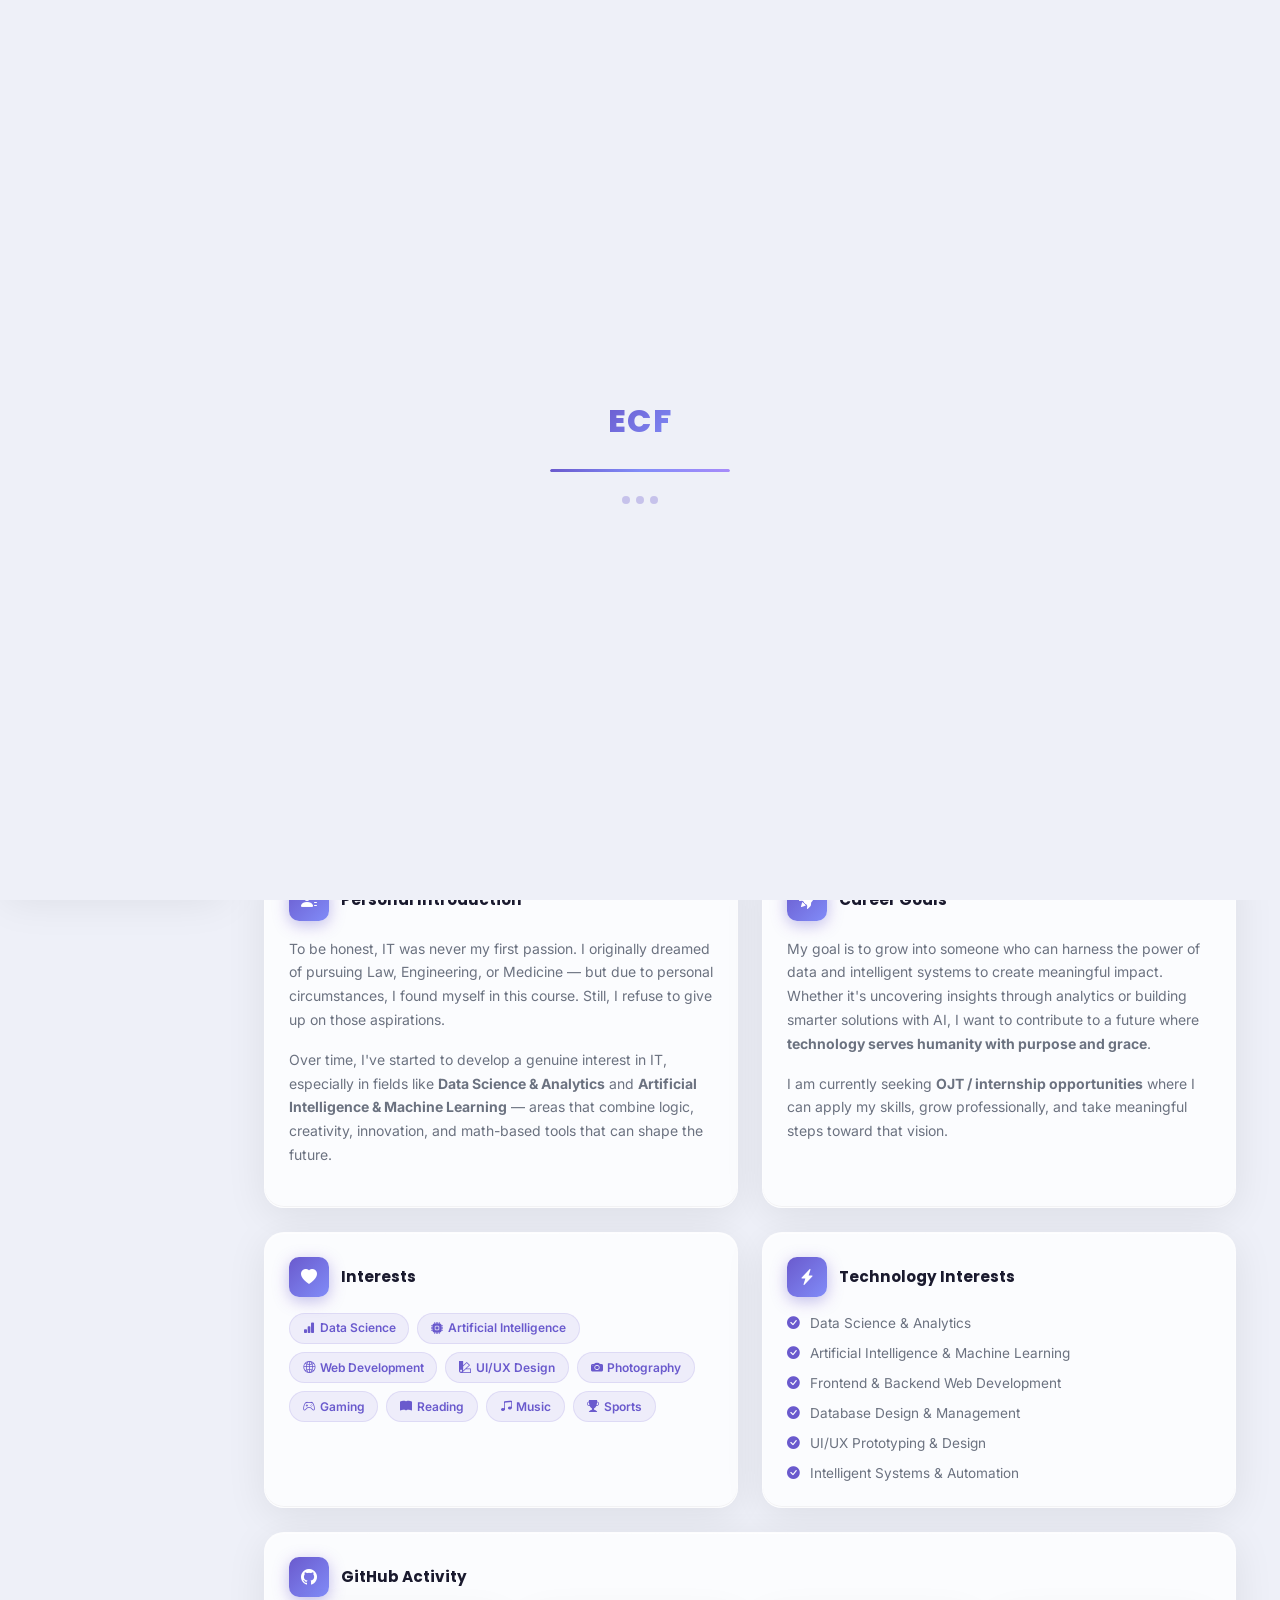
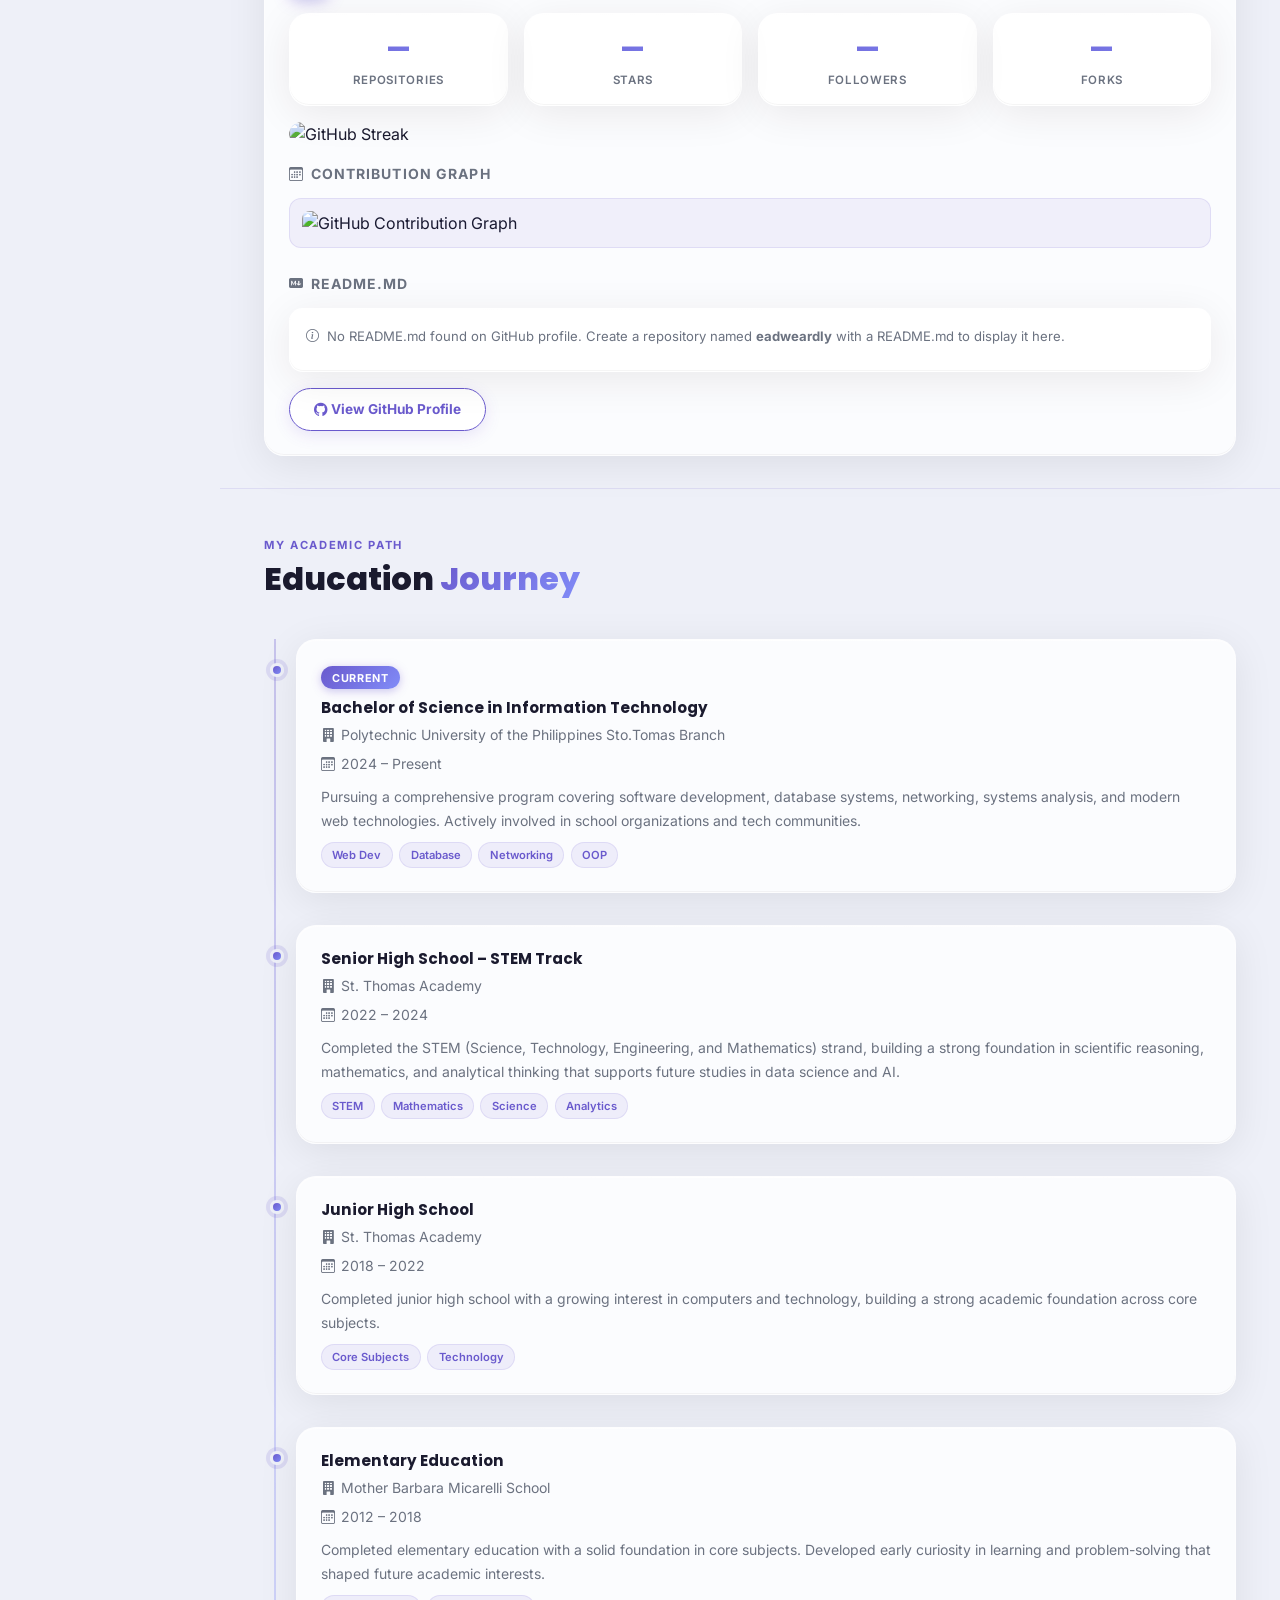
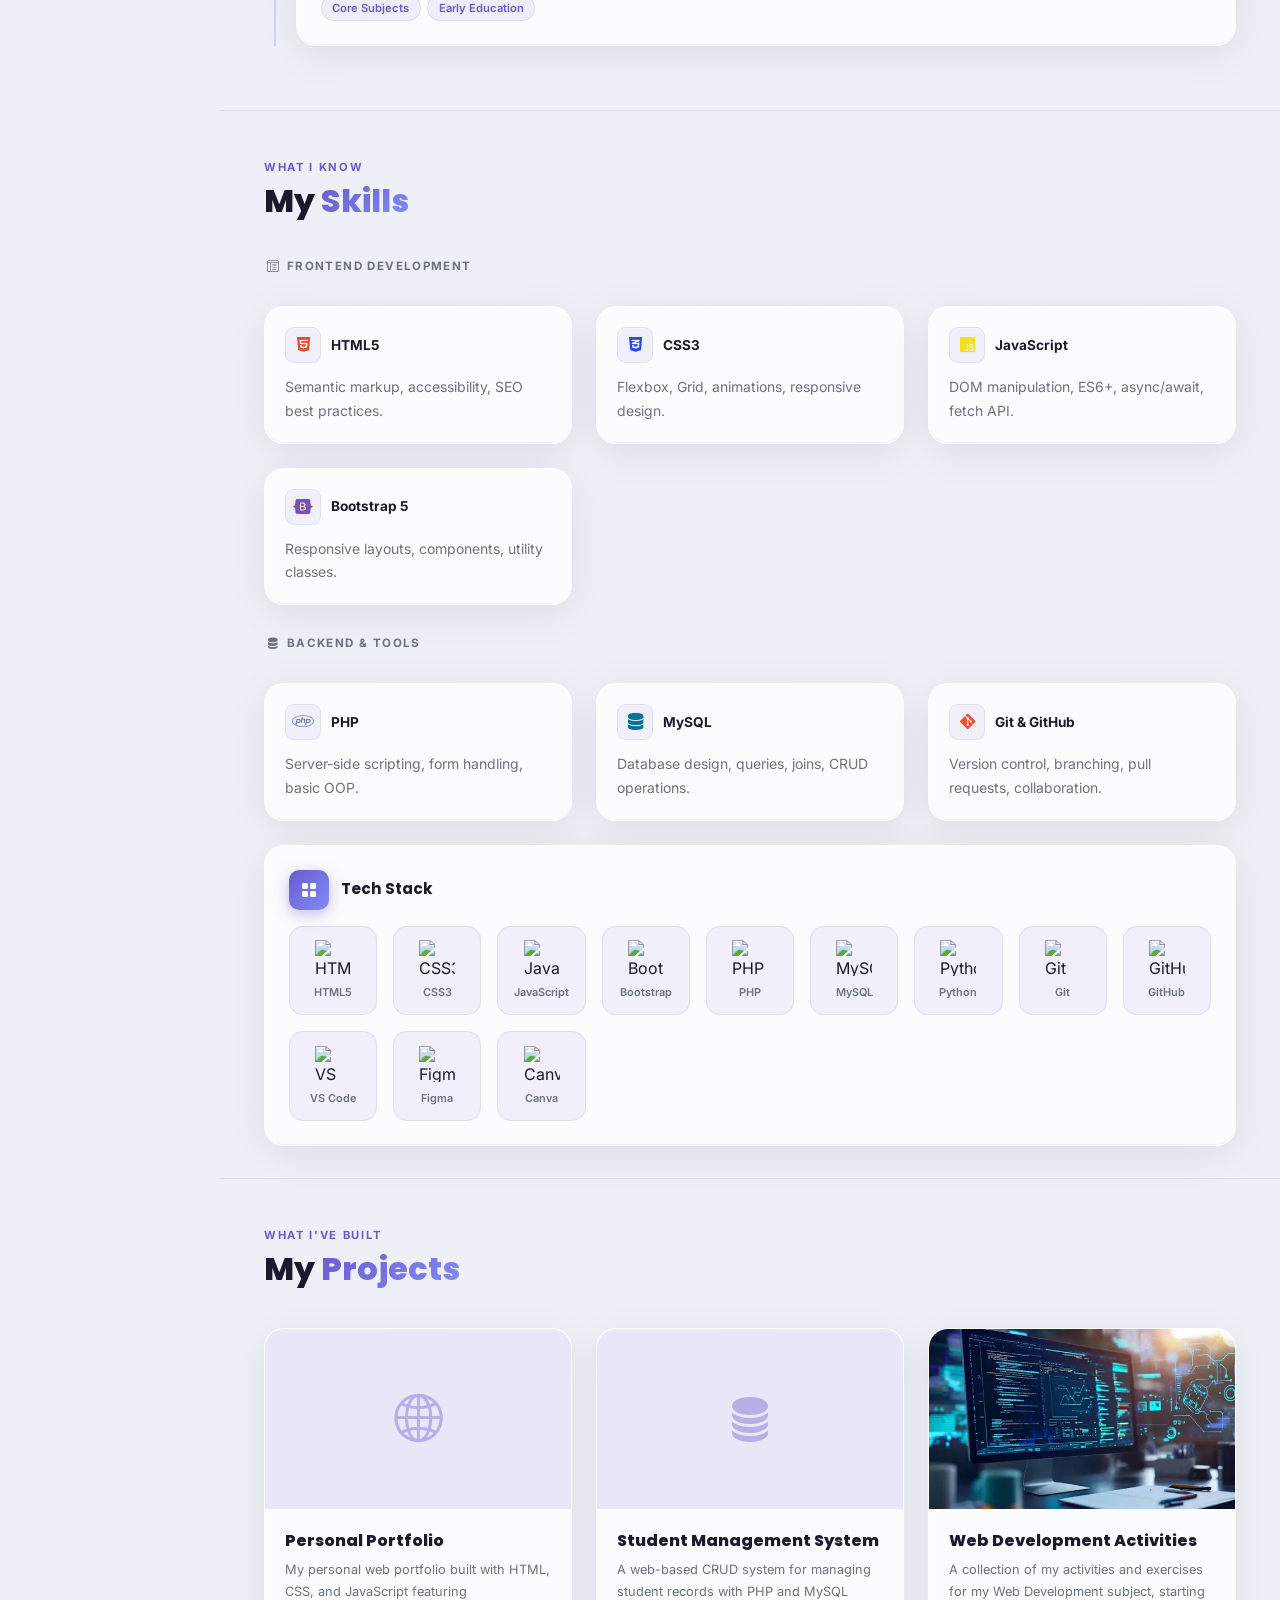
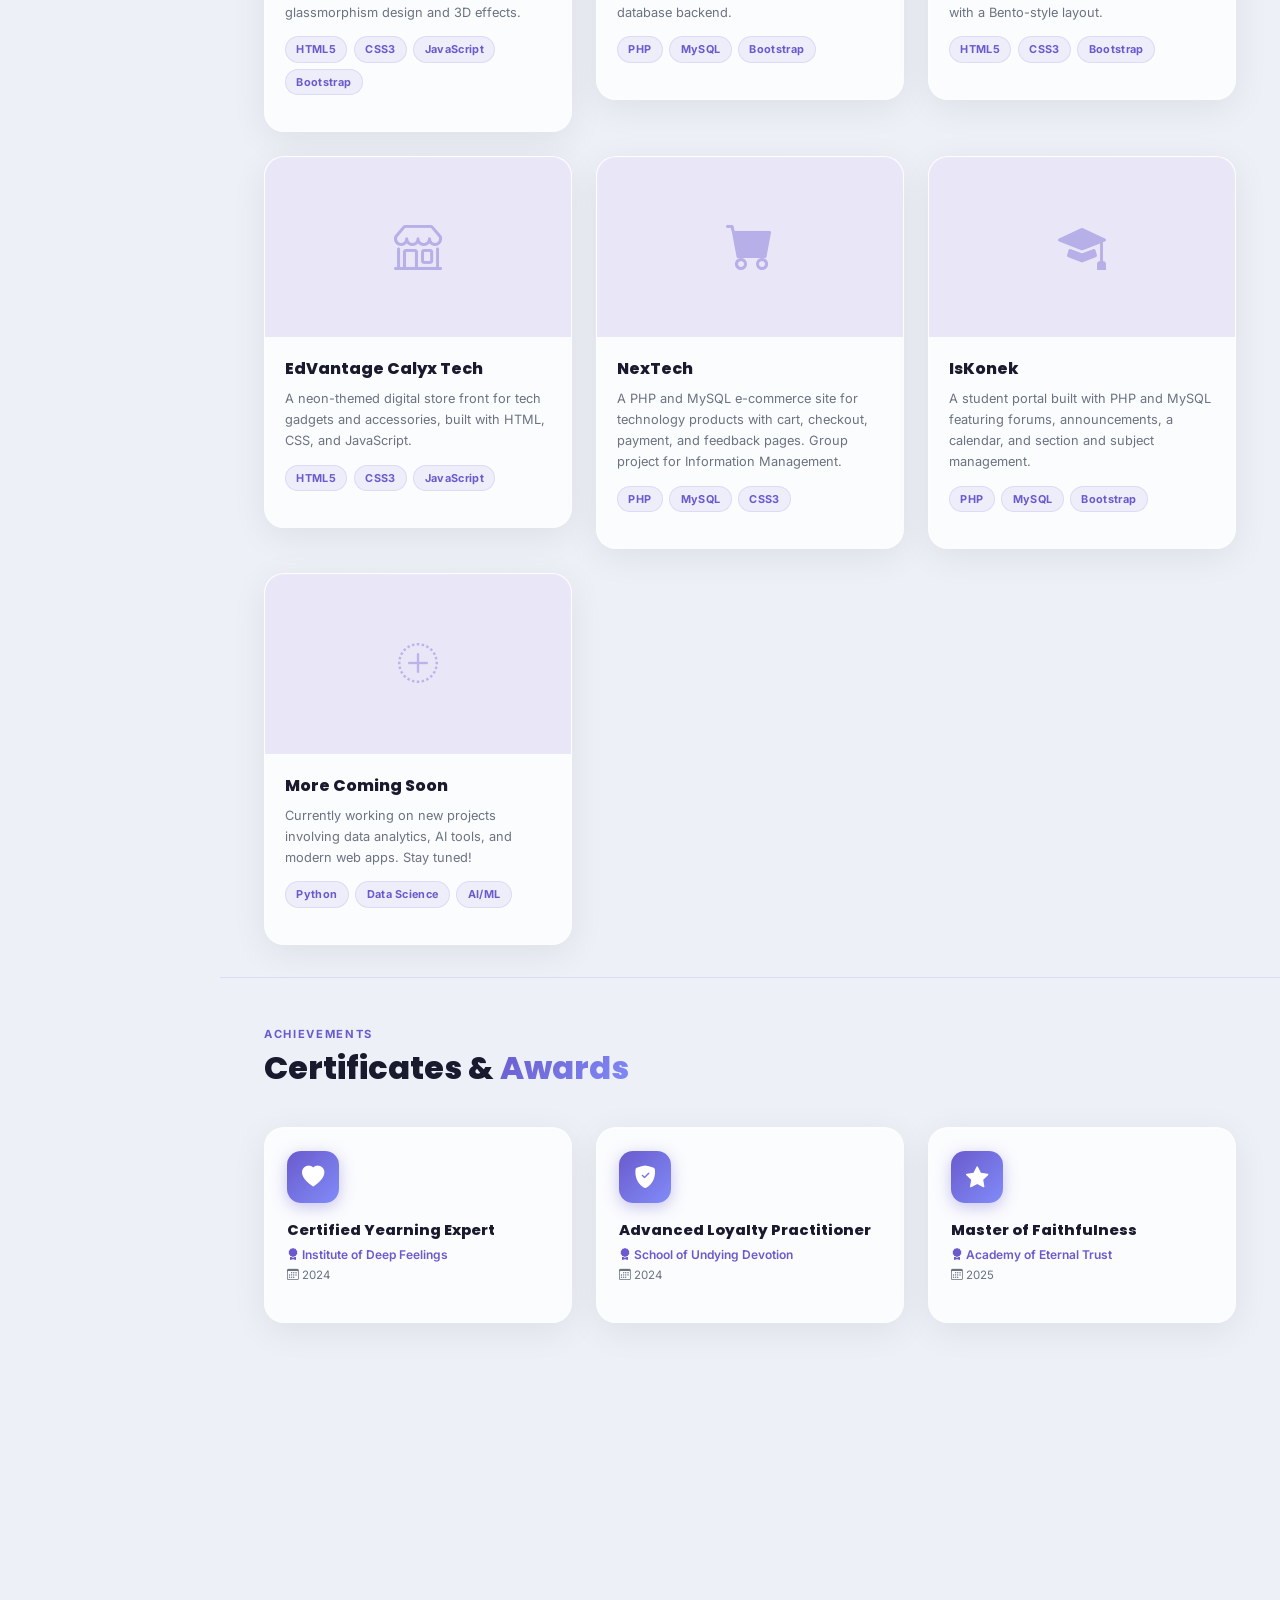
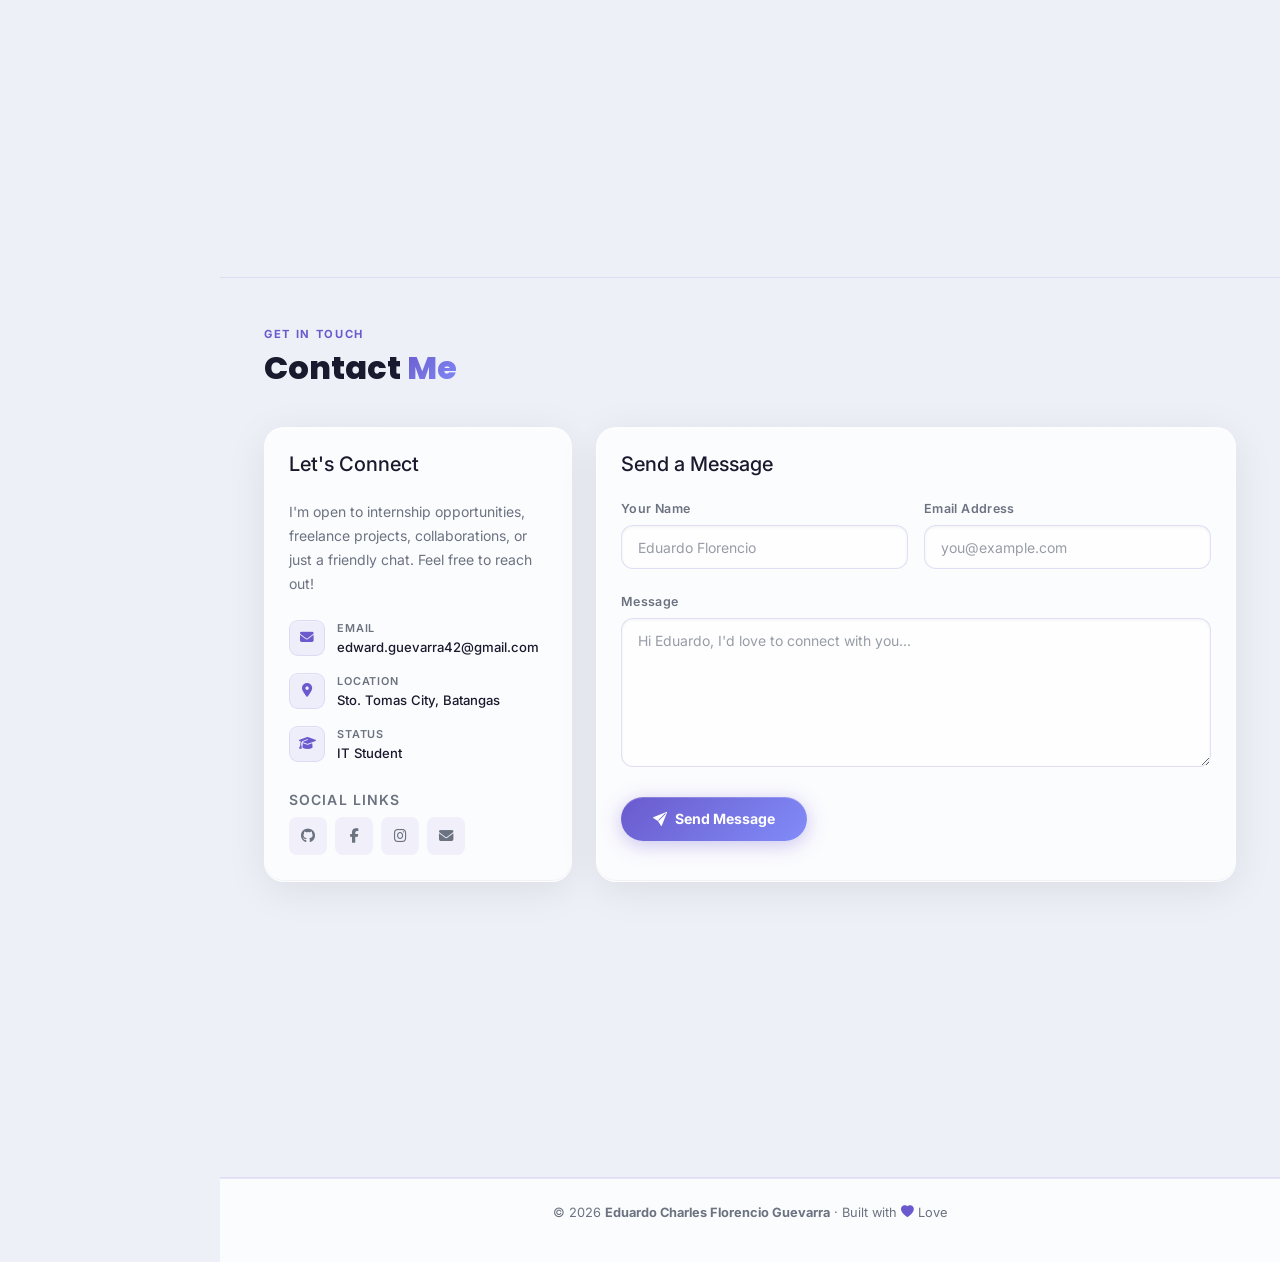
==== commit aad9e82c: "Add EdVantage, NexTech, IsKonek projects; performance fixes" ====
--- a/index.html
+++ b/index.html
@@ -631,6 +631,64 @@
           <div class="col-md-6 col-lg-4" data-aos="fade-up" data-aos-delay="240">
             <div class="project-grid-card">
               <div class="project-thumb">
+                <i class="bi bi-shop" style="color:var(--accent);opacity:.4"></i>
+                <div class="project-thumb-overlay">
+                  <a href="https://eadweardly.github.io/edvantage-calyx-tech/" target="_blank" rel="noopener" class="project-thumb-btn" title="View Live"><i class="bi bi-box-arrow-up-right"></i></a>
+                  <a href="https://github.com/eadweardly/edvantage-calyx-tech" target="_blank" rel="noopener" class="project-thumb-btn" title="GitHub"><i class="bi bi-github"></i></a>
+                </div>
+              </div>
+              <div class="project-grid-body">
+                <p class="project-grid-title" id="proj-5-title-el">EdVantage Calyx Tech</p>
+                <p class="project-grid-desc" id="proj-5-desc-el">A neon-themed digital store front for tech gadgets and accessories, built with HTML, CSS, and JavaScript.</p>
+                <div class="tech-badges">
+                  <span class="tech-badge">HTML5</span>
+                  <span class="tech-badge">CSS3</span>
+                  <span class="tech-badge">JavaScript</span>
+                </div>
+              </div>
+            </div>
+          </div>
+          <div class="col-md-6 col-lg-4" data-aos="fade-up" data-aos-delay="320">
+            <div class="project-grid-card">
+              <div class="project-thumb">
+                <i class="bi bi-cart-fill" style="color:var(--accent);opacity:.4"></i>
+                <div class="project-thumb-overlay">
+                  <a href="https://github.com/eadweardly/nextech" target="_blank" rel="noopener" class="project-thumb-btn" title="View Source Code"><i class="bi bi-github"></i></a>
+                </div>
+              </div>
+              <div class="project-grid-body">
+                <p class="project-grid-title" id="proj-6-title-el">NexTech</p>
+                <p class="project-grid-desc" id="proj-6-desc-el">A PHP and MySQL e-commerce site for technology products with cart, checkout, payment, and feedback pages. Group project for Information Management.</p>
+                <div class="tech-badges">
+                  <span class="tech-badge">PHP</span>
+                  <span class="tech-badge">MySQL</span>
+                  <span class="tech-badge">CSS3</span>
+                </div>
+              </div>
+            </div>
+          </div>
+          <div class="col-md-6 col-lg-4" data-aos="fade-up" data-aos-delay="400">
+            <div class="project-grid-card">
+              <div class="project-thumb">
+                <i class="bi bi-mortarboard-fill" style="color:var(--accent);opacity:.4"></i>
+                <div class="project-thumb-overlay">
+                  <a href="https://github.com/AlterGedorah/IsKonek" target="_blank" rel="noopener" class="project-thumb-btn" title="View Source Code"><i class="bi bi-github"></i></a>
+                </div>
+              </div>
+              <div class="project-grid-body">
+                <p class="project-grid-title" id="proj-7-title-el">IsKonek</p>
+                <p class="project-grid-desc" id="proj-7-desc-el">A student portal built with PHP and MySQL featuring forums, announcements, a calendar, and section and subject management.</p>
+                <div class="tech-badges">
+                  <span class="tech-badge">PHP</span>
+                  <span class="tech-badge">MySQL</span>
+                  <span class="tech-badge">Bootstrap</span>
+                </div>
+              </div>
+            </div>
+          </div>
+          <div class="col-md-6 col-lg-4" data-aos="fade-up" data-aos-delay="480">
+            <div class="project-grid-card">
+              <div class="project-thumb">
                 <i class="bi bi-plus-circle-dotted" style="color:var(--accent);opacity:.35;font-size:2.5rem"></i>
               </div>
               <div class="project-grid-body">
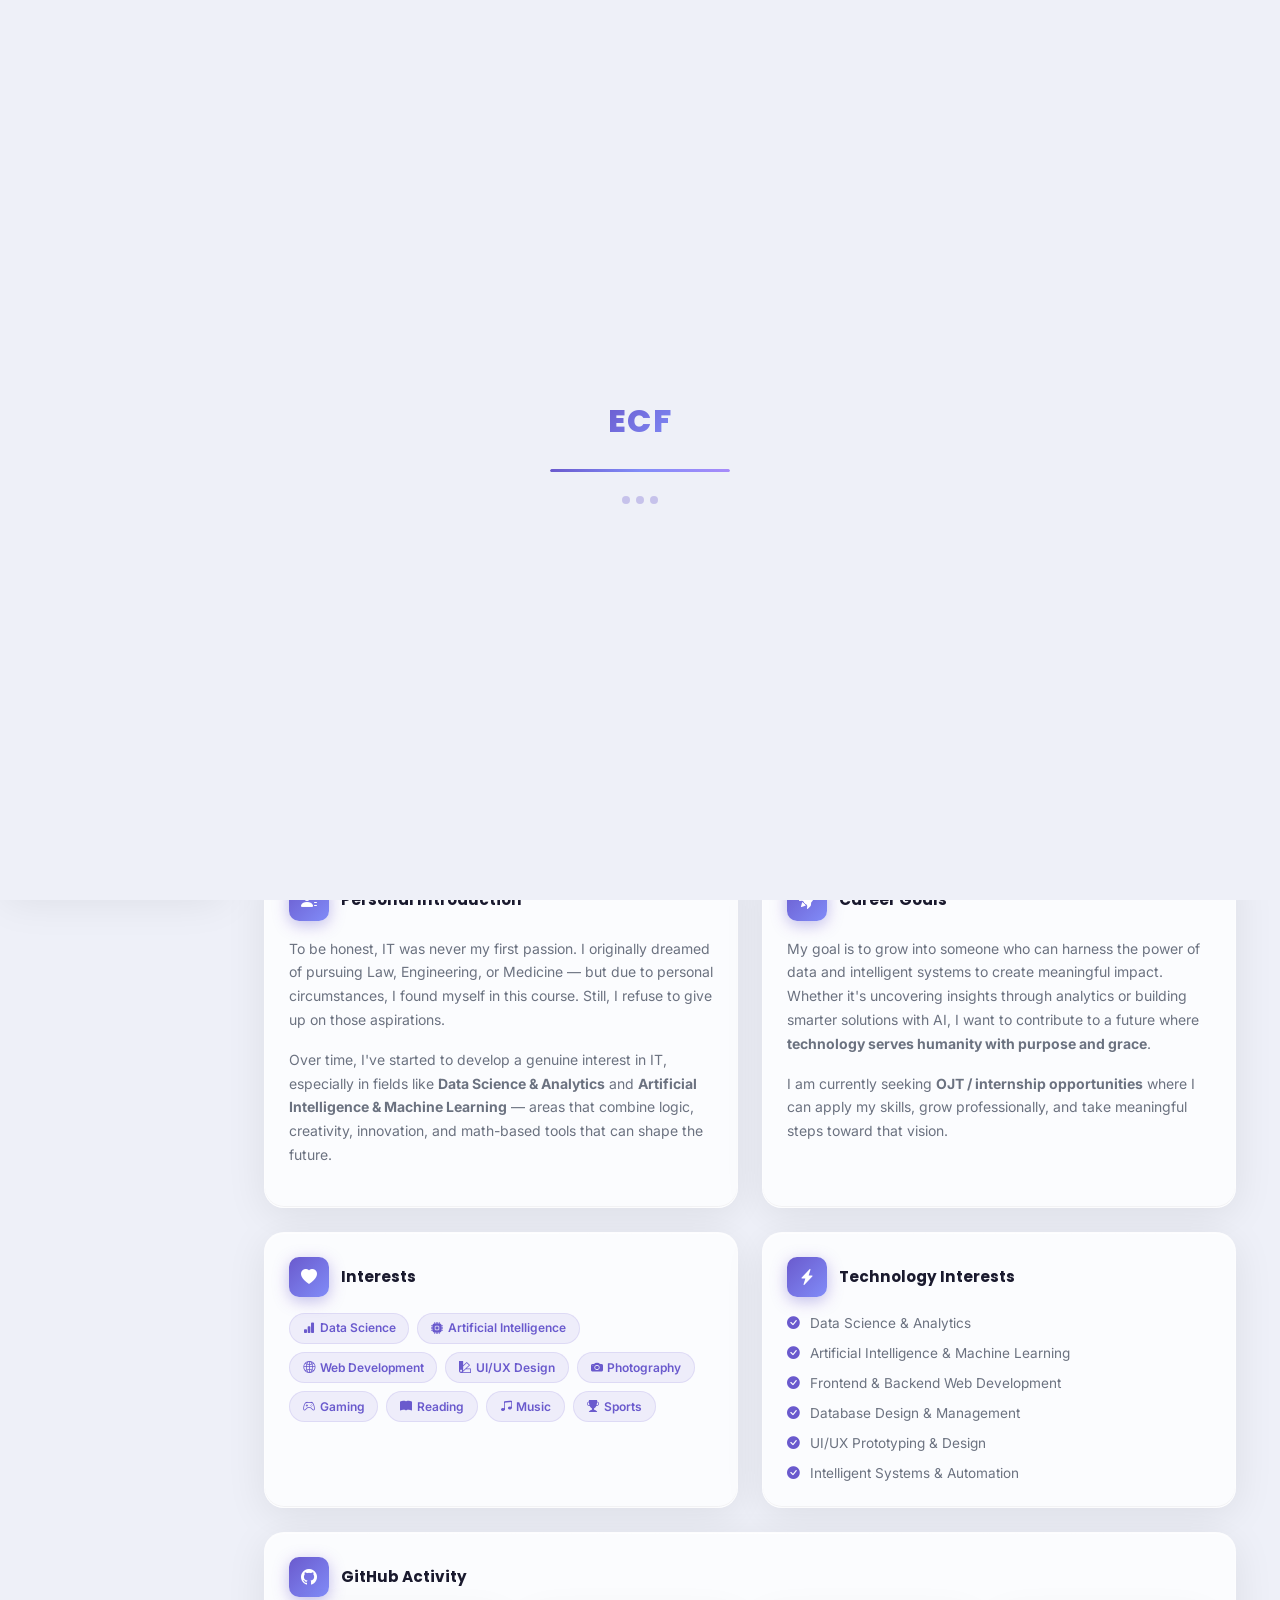
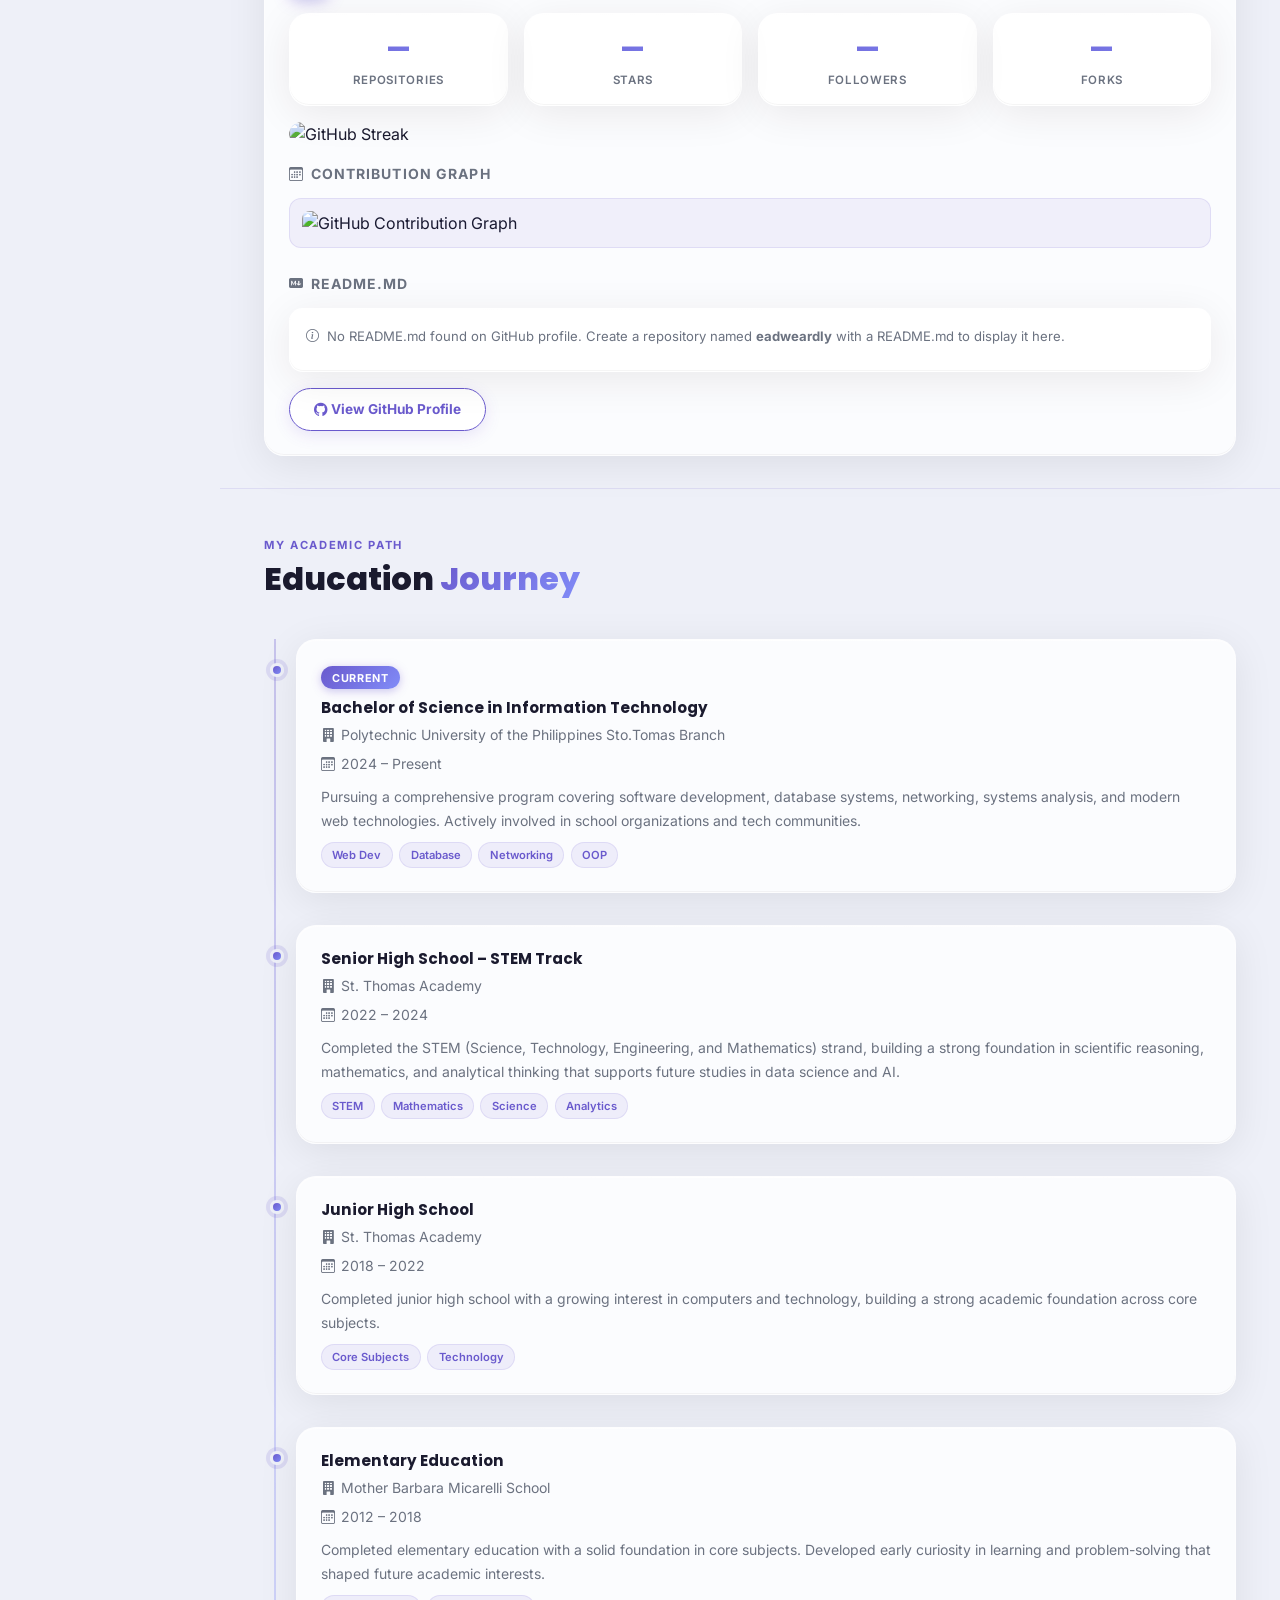
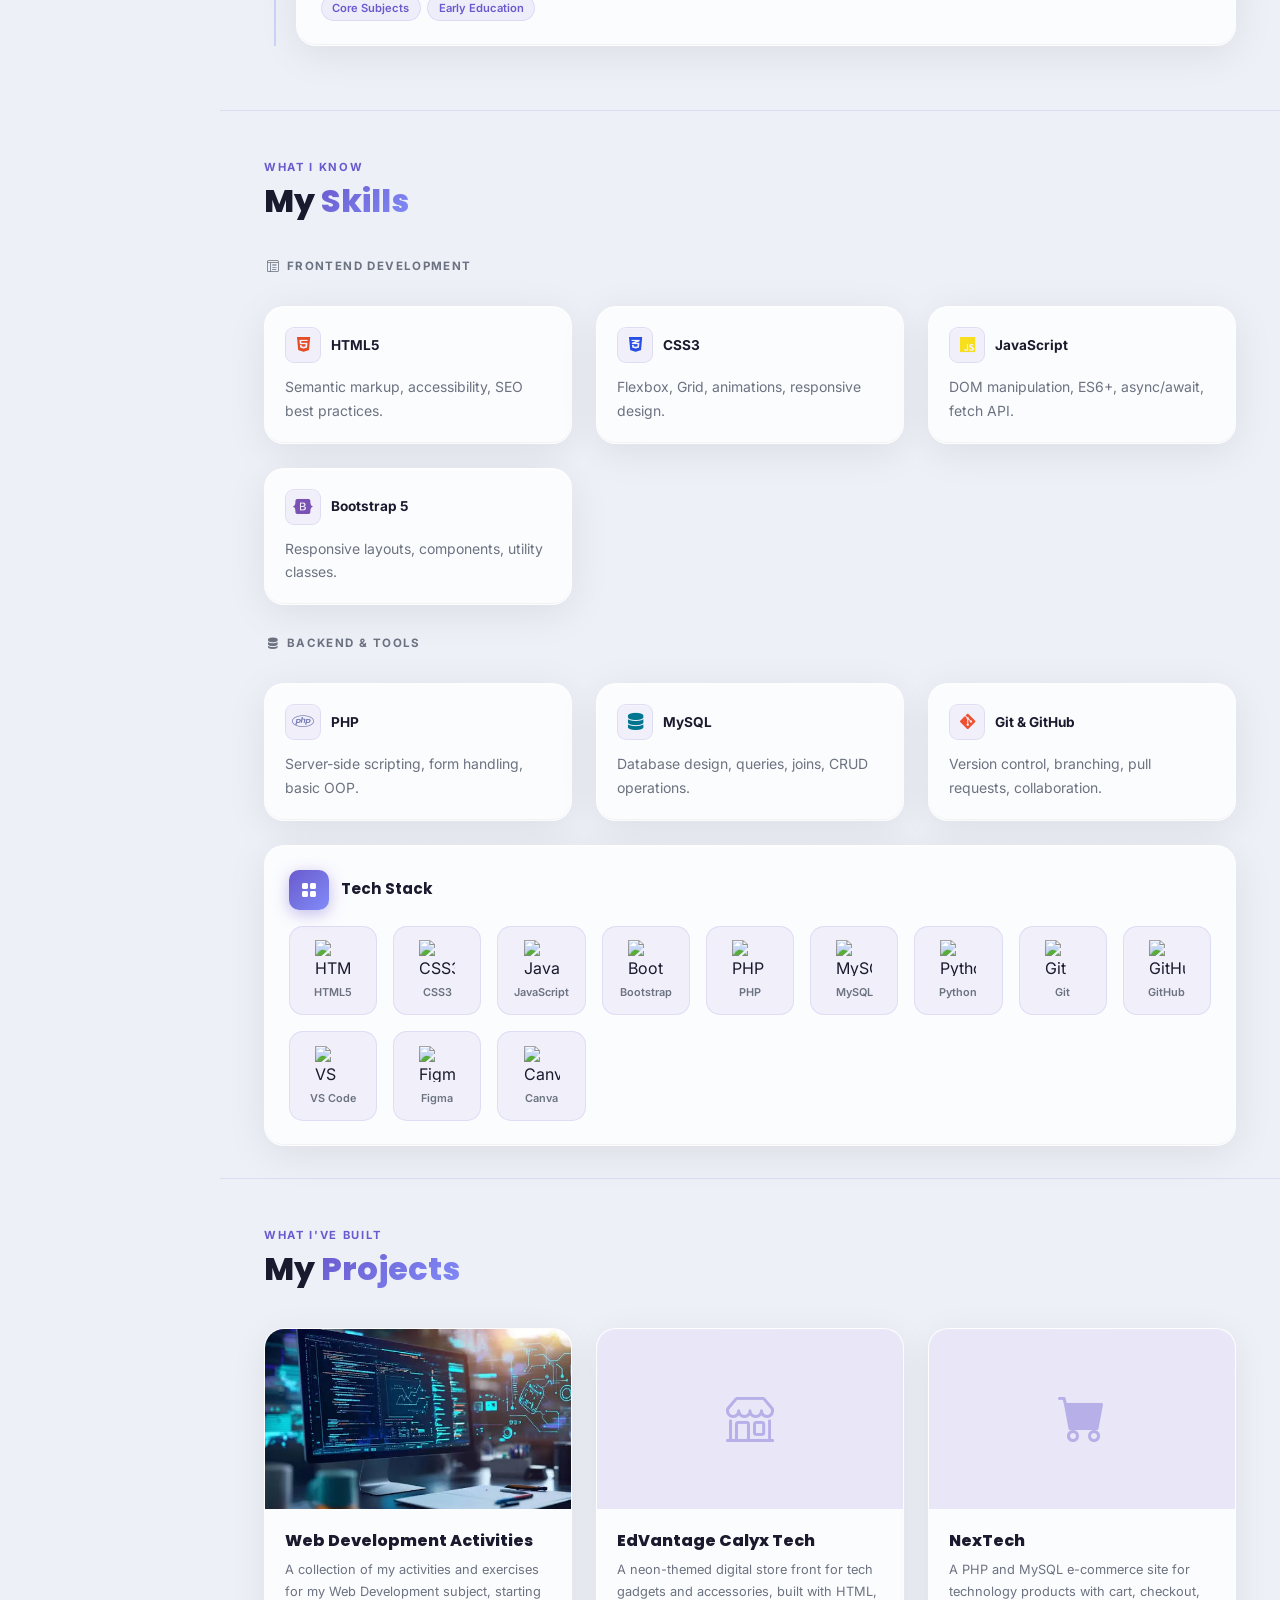
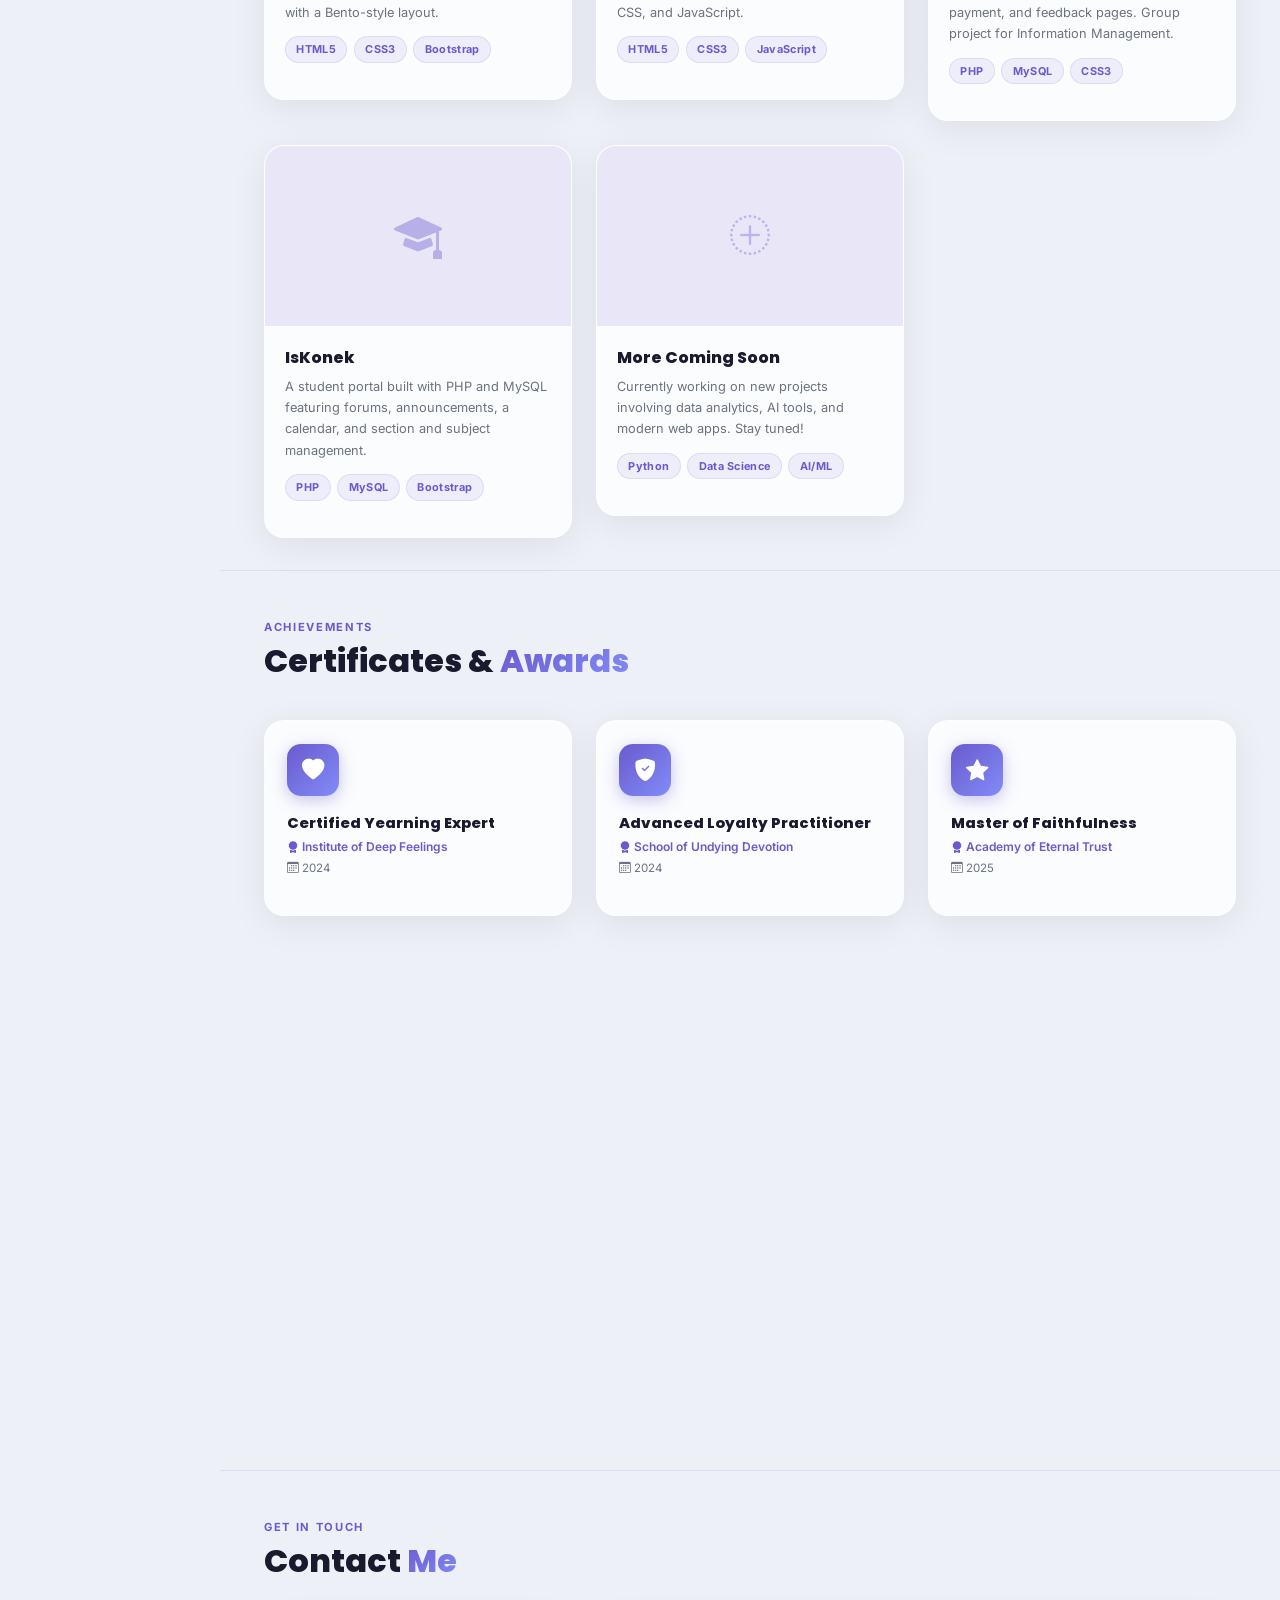
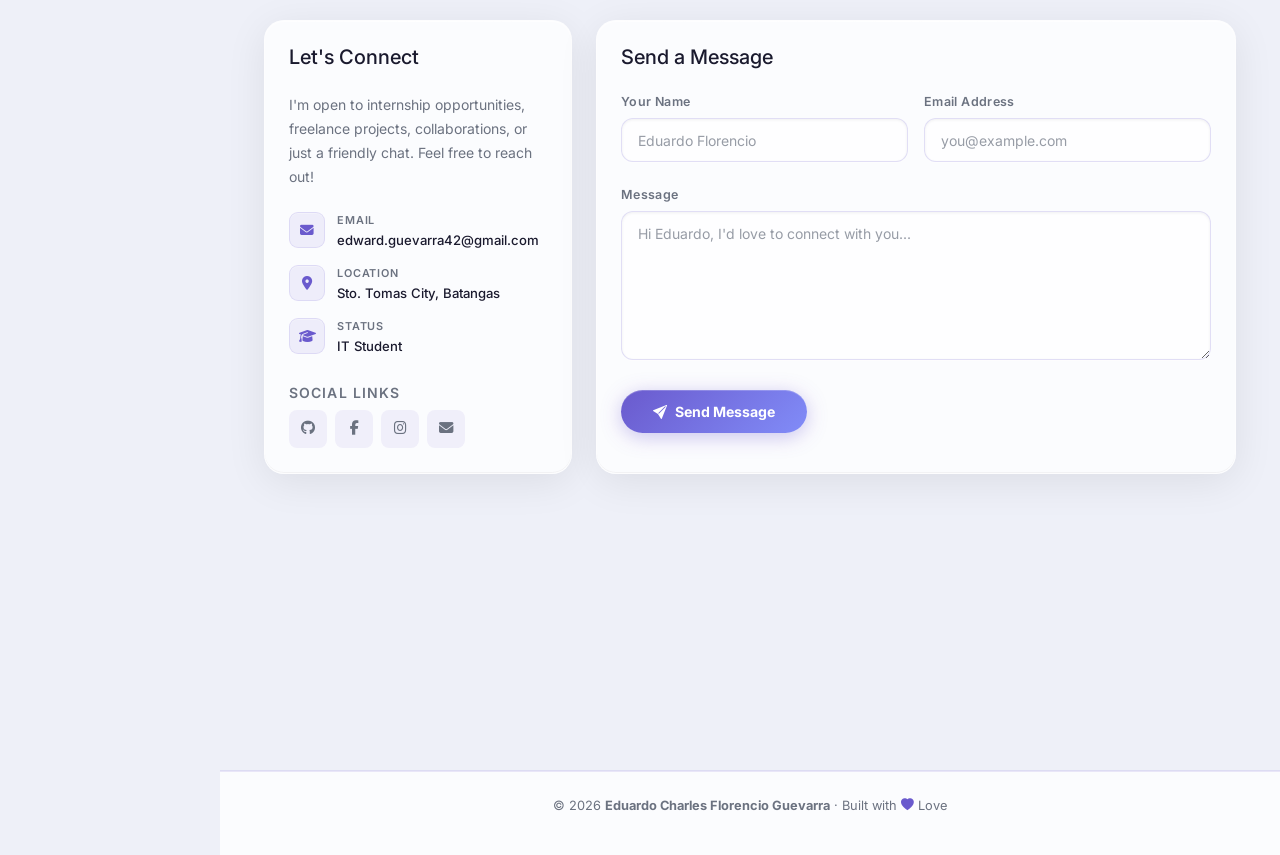
==== commit dd50ee50: "Remove old projects from My Projects section" ====
--- a/index.html
+++ b/index.html
@@ -570,47 +570,6 @@
           <div class="col-md-6 col-lg-4" data-aos="fade-up" data-aos-delay="0">
             <div class="project-grid-card">
               <div class="project-thumb">
-                <i class="bi bi-globe2" style="color:var(--accent);opacity:.4"></i>
-                <div class="project-thumb-overlay">
-                  <a href="#" class="project-thumb-btn" title="View Live"><i class="bi bi-box-arrow-up-right"></i></a>
-                  <a href="https://github.com/eadweardly" target="_blank" class="project-thumb-btn" title="GitHub"><i class="bi bi-github"></i></a>
-                </div>
-              </div>
-              <div class="project-grid-body">
-                <p class="project-grid-title" id="proj-1-title-el">Personal Portfolio</p>
-                <p class="project-grid-desc" id="proj-1-desc-el">My personal web portfolio built with HTML, CSS, and JavaScript featuring glassmorphism design and 3D effects.</p>
-                <div class="tech-badges">
-                  <span class="tech-badge">HTML5</span>
-                  <span class="tech-badge">CSS3</span>
-                  <span class="tech-badge">JavaScript</span>
-                  <span class="tech-badge">Bootstrap</span>
-                </div>
-              </div>
-            </div>
-          </div>
-          <div class="col-md-6 col-lg-4" data-aos="fade-up" data-aos-delay="80">
-            <div class="project-grid-card">
-              <div class="project-thumb">
-                <i class="bi bi-database-fill" style="color:var(--accent);opacity:.4"></i>
-                <div class="project-thumb-overlay">
-                  <a href="#" class="project-thumb-btn" title="View Live"><i class="bi bi-box-arrow-up-right"></i></a>
-                  <a href="https://github.com/eadweardly" target="_blank" class="project-thumb-btn" title="GitHub"><i class="bi bi-github"></i></a>
-                </div>
-              </div>
-              <div class="project-grid-body">
-                <p class="project-grid-title" id="proj-2-title-el">Student Management System</p>
-                <p class="project-grid-desc" id="proj-2-desc-el">A web-based CRUD system for managing student records with PHP and MySQL database backend.</p>
-                <div class="tech-badges">
-                  <span class="tech-badge">PHP</span>
-                  <span class="tech-badge">MySQL</span>
-                  <span class="tech-badge">Bootstrap</span>
-                </div>
-              </div>
-            </div>
-          </div>
-          <div class="col-md-6 col-lg-4" data-aos="fade-up" data-aos-delay="160">
-            <div class="project-grid-card">
-              <div class="project-thumb">
                 <img src="webdev-cover.webp" width="547" height="365" alt="Web Development Activities cover" loading="lazy" decoding="async" style="width:100%;height:100%;object-fit:cover;display:block">
                 <div class="project-thumb-overlay">
                   <a href="activities.html" class="project-thumb-btn" title="View Activities"><i class="bi bi-box-arrow-up-right"></i></a>
@@ -628,7 +587,7 @@
               </div>
             </div>
           </div>
-          <div class="col-md-6 col-lg-4" data-aos="fade-up" data-aos-delay="240">
+          <div class="col-md-6 col-lg-4" data-aos="fade-up" data-aos-delay="80">
             <div class="project-grid-card">
               <div class="project-thumb">
                 <i class="bi bi-shop" style="color:var(--accent);opacity:.4"></i>
@@ -648,7 +607,7 @@
               </div>
             </div>
           </div>
-          <div class="col-md-6 col-lg-4" data-aos="fade-up" data-aos-delay="320">
+          <div class="col-md-6 col-lg-4" data-aos="fade-up" data-aos-delay="160">
             <div class="project-grid-card">
               <div class="project-thumb">
                 <i class="bi bi-cart-fill" style="color:var(--accent);opacity:.4"></i>
@@ -667,7 +626,7 @@
               </div>
             </div>
           </div>
-          <div class="col-md-6 col-lg-4" data-aos="fade-up" data-aos-delay="400">
+          <div class="col-md-6 col-lg-4" data-aos="fade-up" data-aos-delay="0">
             <div class="project-grid-card">
               <div class="project-thumb">
                 <i class="bi bi-mortarboard-fill" style="color:var(--accent);opacity:.4"></i>
@@ -686,7 +645,7 @@
               </div>
             </div>
           </div>
-          <div class="col-md-6 col-lg-4" data-aos="fade-up" data-aos-delay="480">
+          <div class="col-md-6 col-lg-4" data-aos="fade-up" data-aos-delay="80">
             <div class="project-grid-card">
               <div class="project-thumb">
                 <i class="bi bi-plus-circle-dotted" style="color:var(--accent);opacity:.35;font-size:2.5rem"></i>
